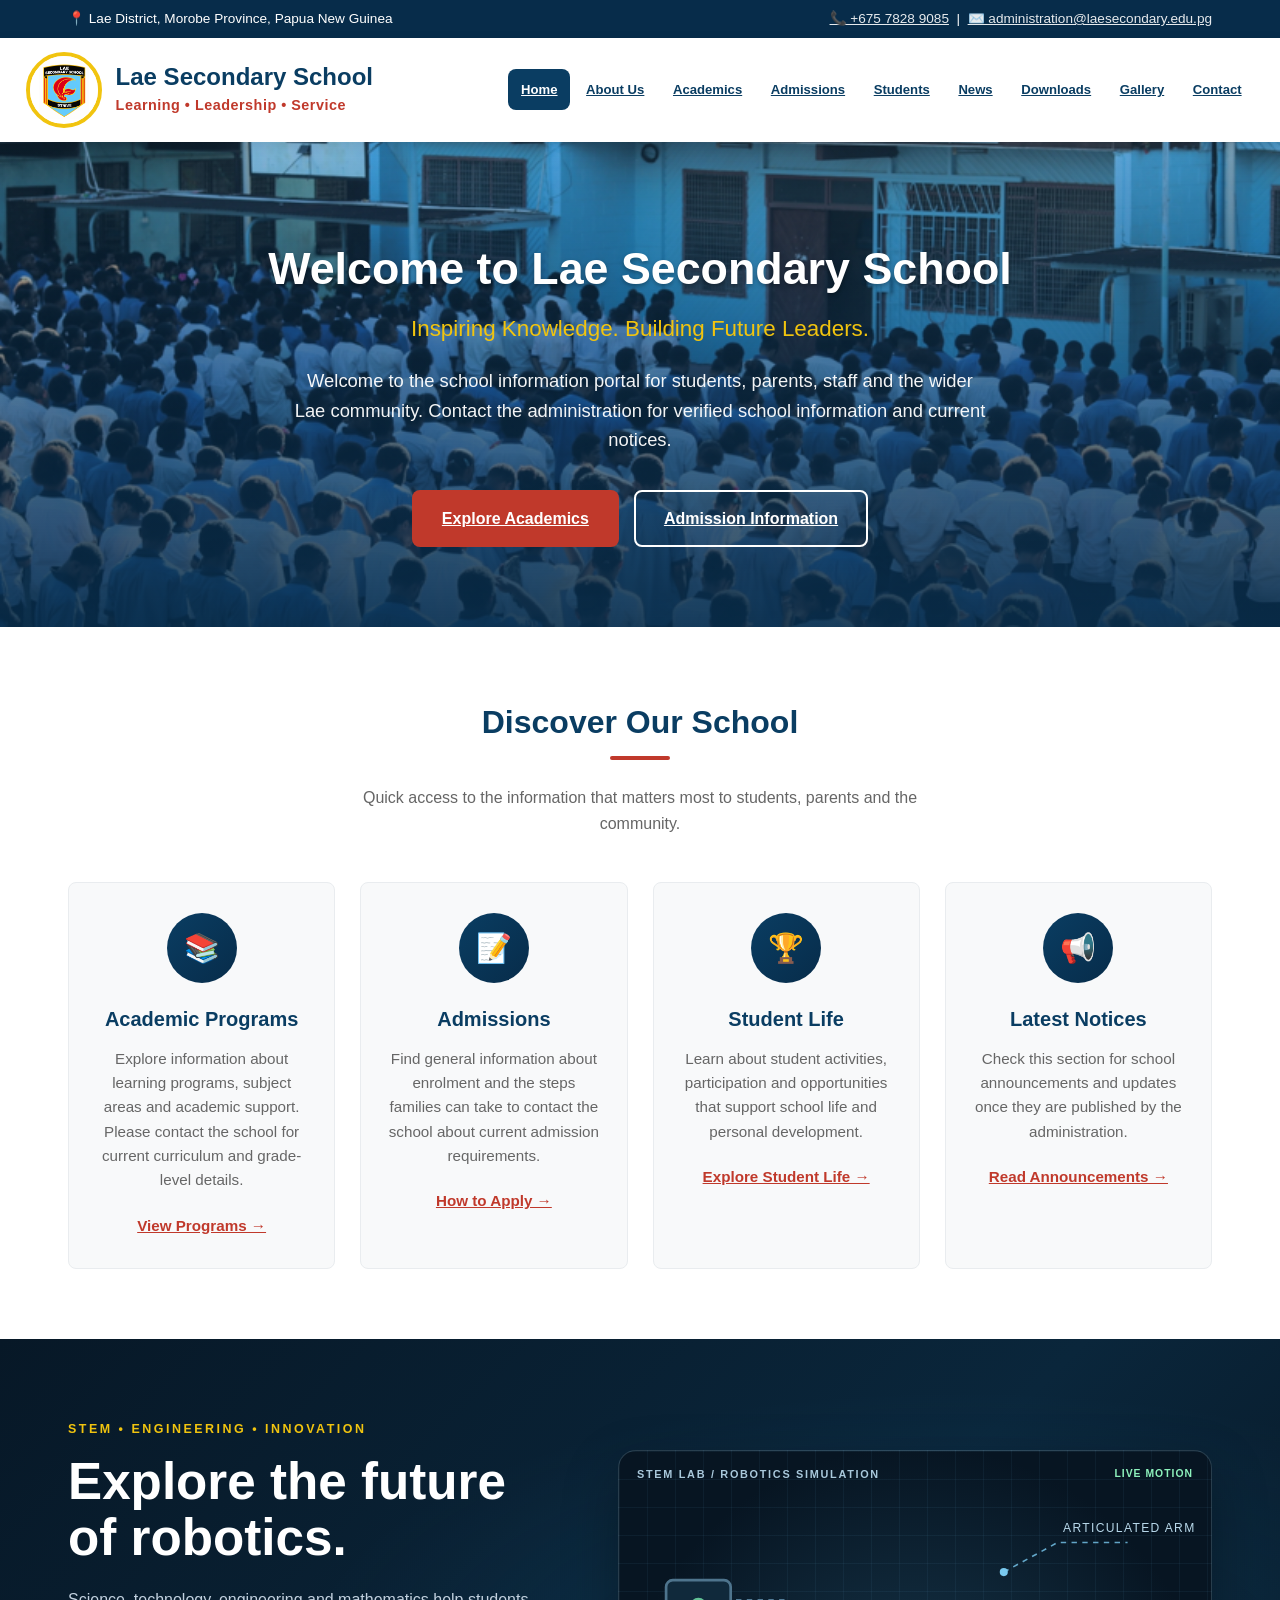
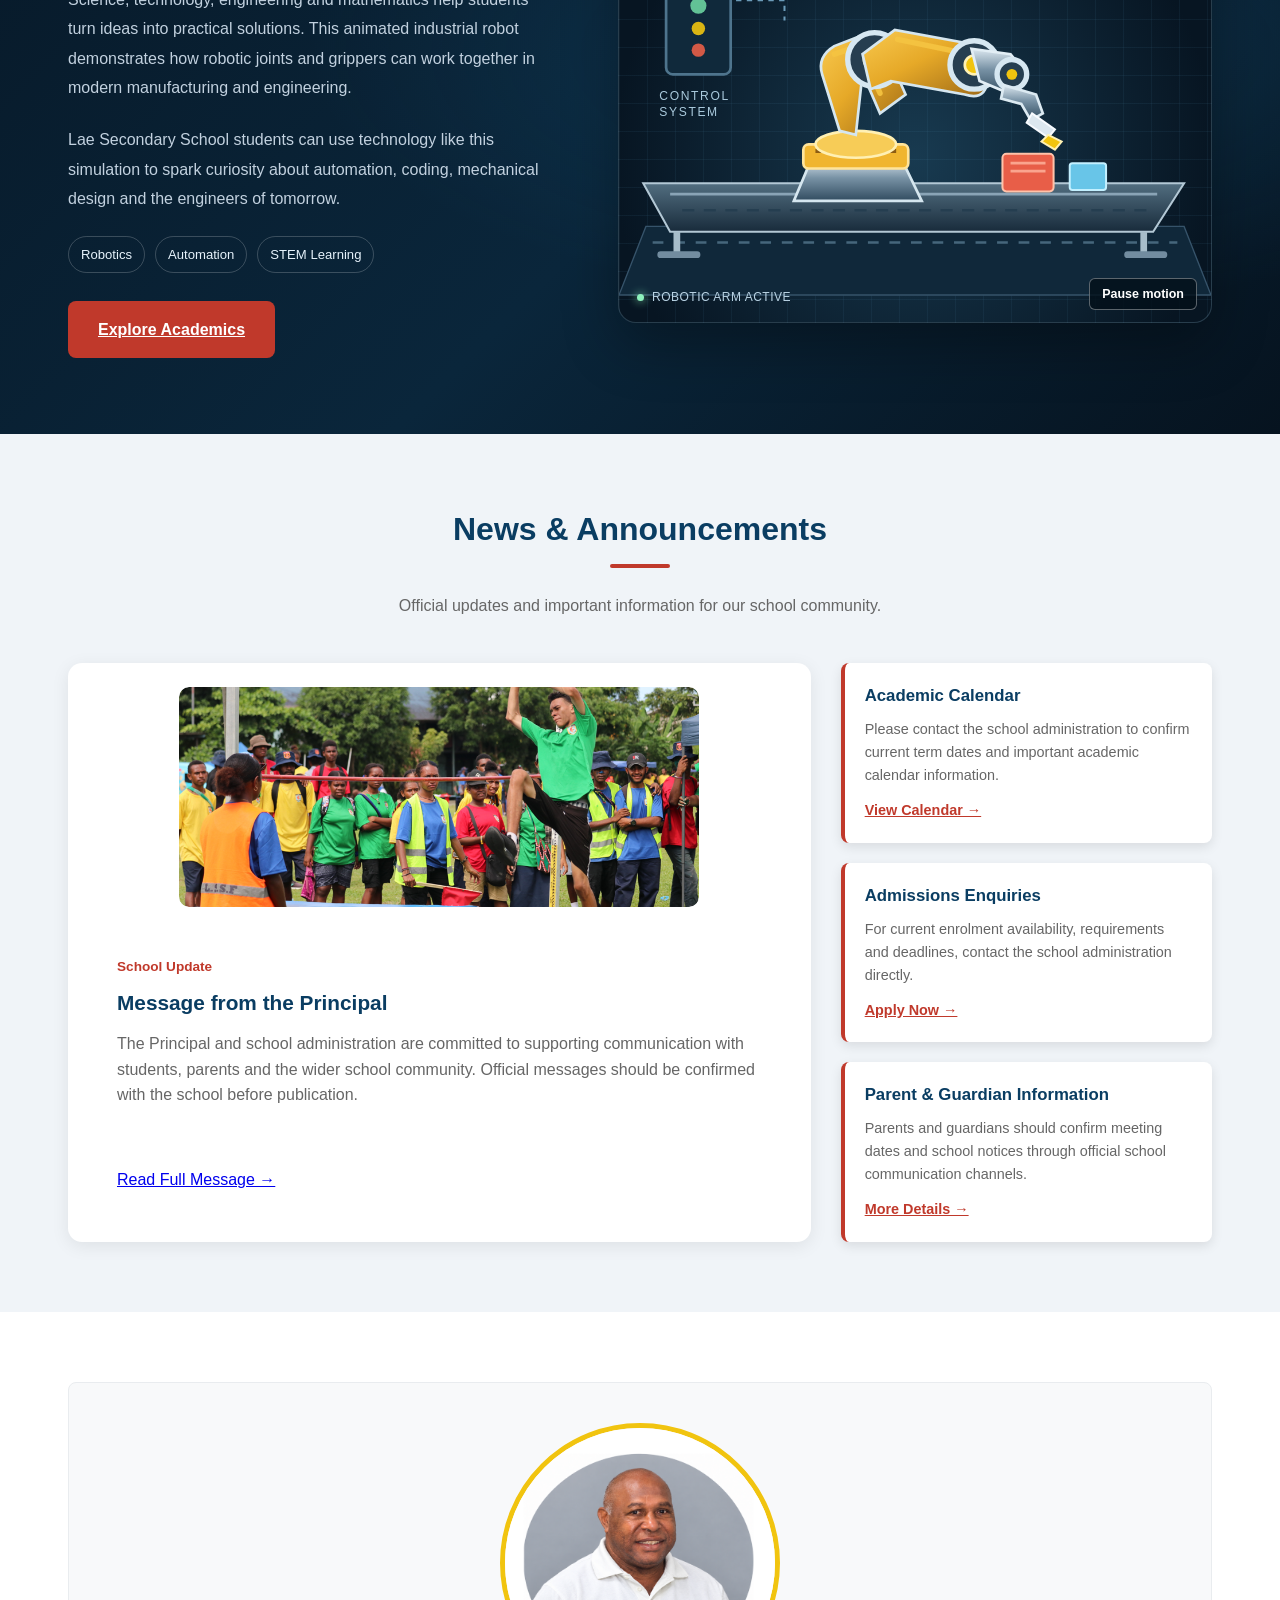
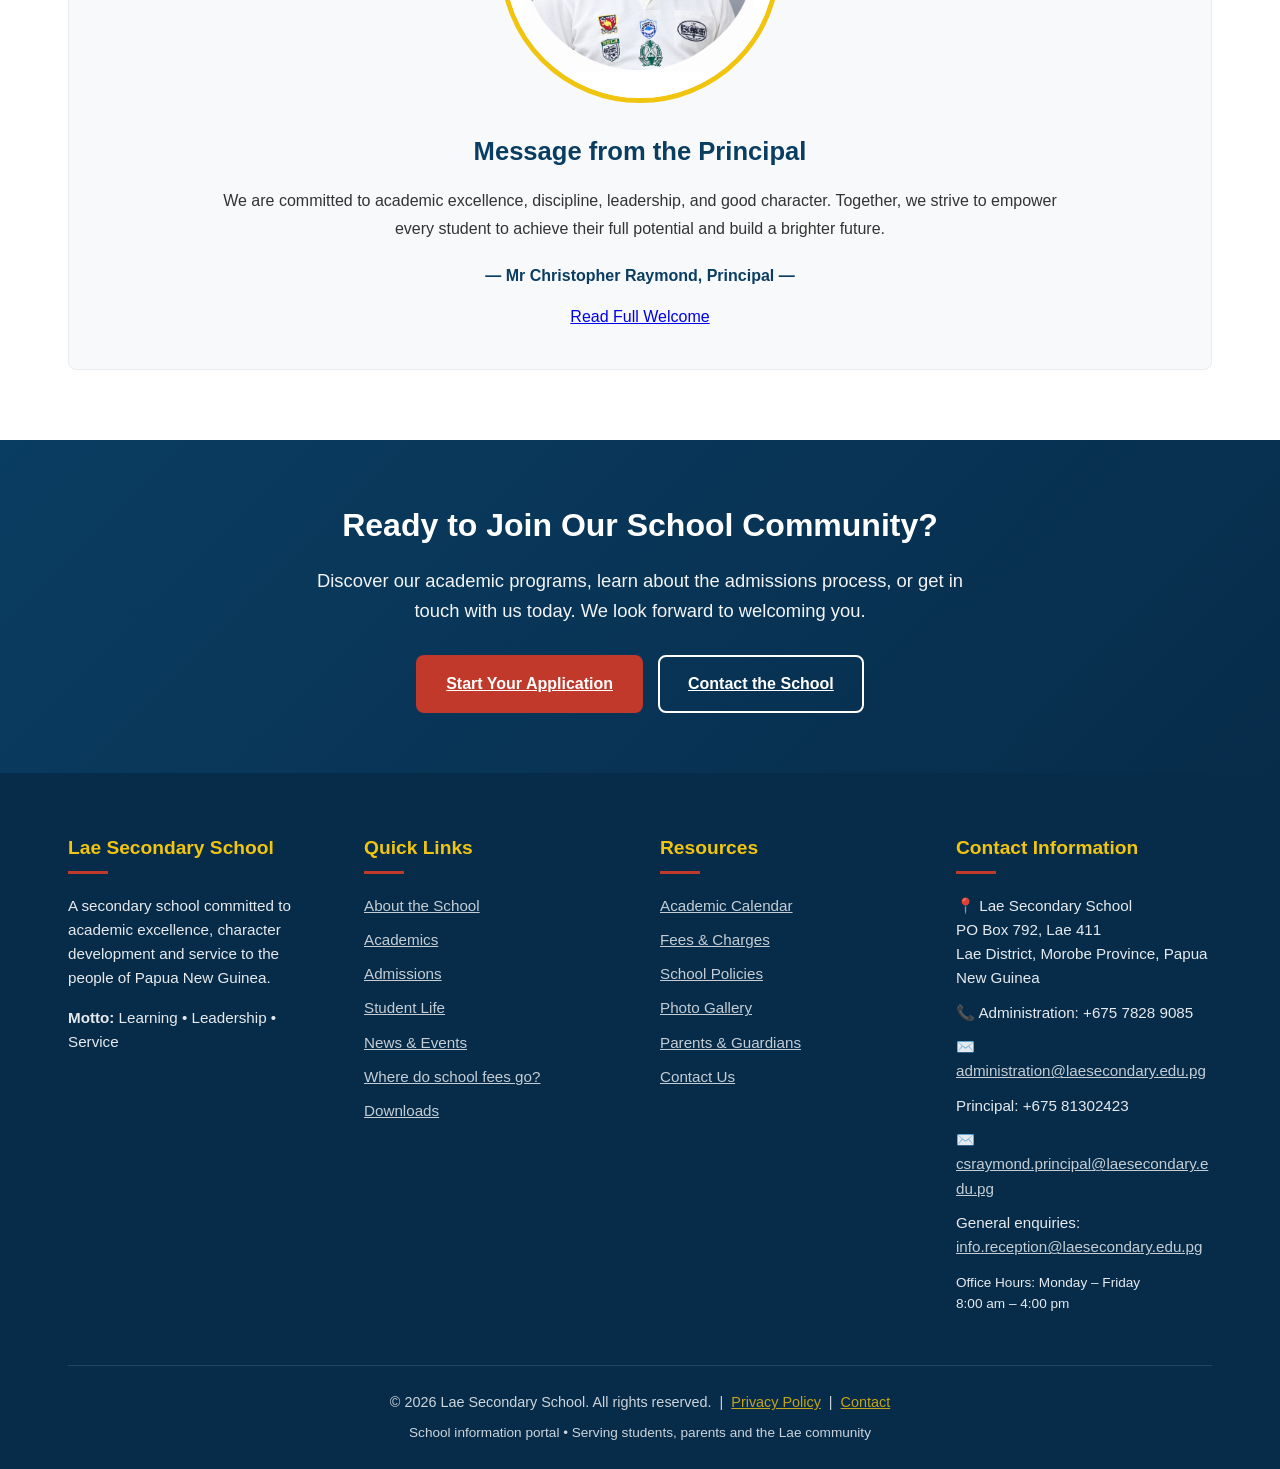
==== index.html @ c6ef0c5b "Update index.html" ====
<!DOCTYPE html>
<html lang="en">
<head>
    <meta charset="UTF-8">
    <meta name="viewport" content="width=device-width, initial-scale=1.0">
    <meta name="description" content="Lae Secondary School, located in Lae District, Morobe Province, Papua New Guinea.">
    <meta name="keywords" content="secondary school, Papua New Guinea, education, admissions, academics, PNG school">
    <meta name="author" content="Lae Secondary School">
       <!-- Make the page fit Android phones and tablets -->
    

    <!-- Browser compatibility -->
    <meta http-equiv="X-UA-Compatible" content="IE=edge">
    <title>Lae Secondary School | Learning • Leadership • Service</title>
    
    <!-- Favicon placeholder -->
    <link rel="icon" href="school-logo.png" type="image/x-icon">
    
    <style>
        /* ===== CSS RESET & BASE ===== */
        * {
            margin: 0;
            padding: 0;
            box-sizing: border-box;
        }

        :root {
            --primary: #0a3d62;       /* Deep navy blue */
            --primary-dark: #072c4a;
            --secondary: #c0392b;     /* Strong red accent */
            --accent: #f1c40f;        /* Gold */
            --light: #f8f9fa;
            --dark: #1a1a1a;
            --text: #333333;
            --text-light: #666666;
            --white: #ffffff;
            --shadow: 0 4px 12px rgba(0, 0, 0, 0.1);
            --radius: 8px;
            --transition: all 0.3s ease;
        }
        
        
        
/* Make sizing predictable */
* {
    box-sizing: border-box;
}

/* Ensure the website fits the screen */
body {
    margin: 0;
    font-family: Arial, sans-serif;
    line-height: 1.6;
    width: 100%;
}

/* Make images fit their containers */
img {
    max-width: 100%;
    height: auto;
}

/* Make the main content responsive */
.container {
    width: 100%;
    max-width: 1200px;
    margin: 0 auto;
    padding: 0 20px;
}

/* Android phones and smaller screens */
@media screen and (max-width: 768px) {
    .container {
        padding: 0 15px;
    }

    h1 {
        font-size: 1.6rem;
    }

    .content-grid {
        grid-template-columns: 1fr;
    }

    img {
        max-width: 100%;
        height: auto;
    }
}

        .container {
            width: 100%;
            max-width: 1500px;
            margin: 0 auto;
            padding: 0 100px;
        }

        /* ===== HEADER ===== */
        .top-bar {
            background-color: var(--primary-dark);
            color: var(--white);
            font-size: 0.85rem;
            padding: 8px 0;
        }

        .top-bar .container {
            display: flex;
            justify-content: space-between;
            align-items: center;
            flex-wrap: wrap;
            gap: 10px;
        }

        .top-bar a {
            color: var(--white);
            opacity: 0.9;
        }

        .top-bar a:hover {
            opacity: 1;
            color: var(--accent);
        }

        .header {
            background-color: var(--white);
            box-shadow: var(--shadow);
            position: sticky;
            top: 0;
            z-index: 1000;
        }

        .header-main {
            display: flex;
            justify-content: space-between;
            align-items: center;
            padding: 15px 0;
            gap: 20px;
        }

        .logo-area {
            display: flex;
            align-items: center;
            gap: 20px;
        }

        .logo-placeholder {
            width: 90px;
            height: 70px;
            background: linear-gradient(100deg, var(--primary), var(--primary-light));
            border-radius: 80%;
            display: flex;
            align-items: center;
            justify-content: center;
            color: var(--white);
            font-weight: bold;
            font-size: 1.0rem;
            border: 4px solid var(--accent);
            flex-shrink: 5;
        }

        .school-identity h1 {
            font-size: 1.5rem;
            color: var(--primary);
            line-height: 1.2;
            margin-bottom: 2px;
        }

        .school-identity .motto {
            font-size: 0.9rem;
            color: var(--secondary);
            font-weight: 600;
            letter-spacing: 0.5px;
        }

        /* ===== NAVIGATION ===== */
        .nav-toggle {
            display: none;
            background: none;
            border: none;
            font-size: 1.8rem;
            color: var(--primary);
            cursor: pointer;
        }

        .main-nav ul {
            display: flex;
            list-style: none;
            gap: 5px;
        }

        .main-nav > ul > li {
            position: relative;
        }

        .main-nav > ul > li > a {
            display: block;
            padding: 12px 16px;
            font-weight: 600;
            color: var(--primary);
            border-radius: var(--radius);
            font-size: 0.95rem;
        }

        .main-nav > ul > li > a:hover,
        .main-nav > ul > li > a.active {
            background-color: var(--primary);
            color: var(--white);
        }

        .main-nav .dropdown {
            position: absolute;
            top: 100%;
            left: 0;
            background: var(--white);
            min-width: 220px;
            box-shadow: var(--shadow);
            border-radius: var(--radius);
            opacity: 0;
            visibility: hidden;
            transform: translateY(10px);
            transition: var(--transition);
            z-index: 100;
        }

        .main-nav li:hover > .dropdown {
            opacity: 1;
            visibility: visible;
            transform: translateY(0);
        }

        .dropdown a {
            display: block;
            padding: 12px 18px;
            color: var(--text);
            border-bottom: 1px solid #eee;
            font-size: 0.9rem;
        }

        .dropdown a:hover {
            background-color: var(--light);
            color: var(--primary);
            padding-left: 24px;
        }

        /* ===== HERO SECTION ===== */
        .hero {
            background: linear-gradient(rgba(10, 61, 98, 0.25), rgba(7, 44, 74, 0.9)), 
                        url('home-hero.png') center/cover no-repeat;
            color: var(--white);
            padding: 100px 0 80px;
            text-align: center;
            position: relative;
            overflow: hidden; /* ensures safe area for children */
        }

        .hero-content {
            max-width: 850px;
            margin: 0 auto;
            position: relative;
            z-index: 2; /* so text & buttons are always above the fixed image */
        }

        .hero h2 {
            font-size: 2.8rem;
            margin-bottom: 15px;
            line-height: 1.2;
            text-shadow: 0 2px 4px rgba(0,0,0,0.3);
        }

        .hero .tagline {
            font-size: 1.4rem;
            margin-bottom: 20px;
            color: var(--accent);
            font-weight: 500;
        }
        .hero p {
            font-size: 1.15rem;
            margin-bottom: 35px;
            opacity: 0.95;
            max-width: 700px;
            margin-left: auto;
            margin-right: auto;
        }

        .hero-buttons {
            display: flex;
            gap: 15px;
            justify-content: center;
            flex-wrap: wrap;
        }

        .btn {
            display: inline-block;
            padding: 14px 28px;
            border-radius: var(--radius);
            font-weight: 600;
            font-size: 1rem;
            transition: var(--transition);
            border: 2px solid transparent;
        }

        .btn-primary {
            background-color: var(--secondary);
            color: var(--white);
        }

        .btn-primary:hover {
            background-color: #a93226;
            transform: translateY(-2px);
            box-shadow: 0 6px 15px rgba(192, 57, 43, 0.3);
        }

        .btn-outline {
            background-color: transparent;
            border-color: var(--white);
            color: var(--white);
        }

        .btn-outline:hover {
            background-color: var(--white);
            color: var(--primary);
        }

        /* ===== QUICK LINKS / FEATURE CARDS ===== */
        .features {
            padding: 70px 0;
            background-color: var(--white);
        }

        .section-title {
            text-align: center;
            margin-bottom: 45px;
        }

        .section-title h2 {
            font-size: 2rem;
            color: var(--primary);
            margin-bottom: 10px;
            position: relative;
            display: inline-block;
        }

        .section-title h2::after {
            content: '';
            display: block;
            width: 60px;
            height: 4px;
            background-color: var(--secondary);
            margin: 8px auto 0;
            border-radius: 2px;
        }

        .section-title p {
            color: var(--text-light);
            max-width: 600px;
            margin: 15px auto 0;
        }

        .features-grid {
            display: grid;
            grid-template-columns: repeat(auto-fit, minmax(260px, 1fr));
            gap: 25px;
        }

        .feature-card {
            background: var(--light);
            border-radius: var(--radius);
            padding: 30px 25px;
            text-align: center;
            transition: var(--transition);
            border: 1px solid #e9ecef;
            height: 100%;
        }

        .feature-card:hover {
            transform: translateY(-8px);
            box-shadow: var(--shadow);
            border-color: var(--primary);
        }

        .feature-icon {
            width: 70px;
            height: 70px;
            background: linear-gradient(135deg, var(--primary), var(--primary-dark));
            color: var(--white);
            border-radius: 50%;
            display: flex;
            align-items: center;
            justify-content: center;
            font-size: 1.8rem;
            margin: 0 auto 20px;
        }

        .feature-card h3 {
            font-size: 1.25rem;
            color: var(--primary);
            margin-bottom: 12px;
        }

        .feature-card p {
            color: var(--text-light);
            font-size: 0.95rem;
            margin-bottom: 20px;
        }

        .feature-card .btn-link {
            color: var(--secondary);
            font-weight: 600;
            font-size: 0.95rem;
        }

        .feature-card .btn-link:hover {
            color: var(--primary);
        }

        /* ===== LOGO ===== */  
        
        .logo-placeholder {
            width: 100px;
            height: 100px;
            display: flex;
            align-items: center;
            justify-content: center;
            flex-shrink: 0;
            overflow: hidden;
        }

        .school-logo {
            width: 100%;
            height: 100%;
            object-fit: contain;
            display: block;
        }

        
             /* ===== Principal ===== */  
        
        .principal-placeholder {
            width: 85px;
            height: 85px;
            display: flex;
            align-items: center;
            justify-content: center;
            flex-shrink: 0;
            overflow: hidden;
        }

        .principal-content {
            width: 110%;
            height: 110%;
            object-fit: contain;
            display: block;
        }   
        
        
        /* ===== ANNOUNCEMENTS ===== */
        .announcements {
            padding: 70px 0;
            background-color: #f0f4f8;
        }

        .announcements-grid {
            display: grid;
            grid-template-columns: 2fr 1fr;
            gap: 30px;
        }

        .news-card {
            background: var(--white);
            border-radius: var(--radius);
            overflow: hidden;
            display: flex;
            flex-direction: column;
        }

        .news-card img {
            height: 220px;
            object-fit: cover;
            width: 100%;
            background: linear-gradient(135deg, #ddd, #bbb);
        }

        .news-content {
            padding: 25px;
            flex-grow: 1;
            display: flex;
            flex-direction: column;
        }

        .news-date {
            font-size: 0.85rem;
            color: var(--secondary);
            font-weight: 600;
            margin-bottom: 8px;
        }

        .news-card h3 {
            font-size: 1.3rem;
            color: var(--primary);
            margin-bottom: 12px;
        }

        .news-card p {
            color: var(--text-light);
            margin-bottom: 20px;
            flex-grow: 1;
        }

        .sidebar-notices {
            display: flex;
            flex-direction: column;
            gap: 20px;
        }

        .notice-item {
            background: var(--white);
            padding: 20px;
            border-radius: var(--radius);
            box-shadow: var(--shadow);
            border-left: 4px solid var(--secondary);
        }

        .notice-item h4 {
            color: var(--primary);
            margin-bottom: 8px;
            font-size: 1.05rem;
        }

        .notice-item p {
            font-size: 0.9rem;
            color: var(--text-light);
            margin-bottom: 10px;
        }

        .notice-item a {
            color: var(--secondary);
            font-weight: 600;
            font-size: 0.9rem;
        }
        
        
        /* Center the student photograph */
.student-image-container {
    width: 100%;
    max-width: 520px;
    margin: 0 auto 24px;
    padding: 0;
    display: flex;
    justify-content: center;
    align-items: center;
    overflow: hidden;
    border-radius: 10px;
    background-color: #f2f4f7;
}

/* Rectangular student photograph */
.student-field-image {
    display: block;
    width: 100%;
    aspect-ratio: 16 / 9;
    height: auto;
    object-fit: cover;
    object-position: center;
    border-radius: 10px;
}

/* Keep the news card professional */
.news-card {
    padding: 24px;
    background: #ffffff;
    border-radius: 14px;
    box-shadow: 0 4px 18px rgba(0, 0, 0, 0.08);
}

/* Responsive image on mobile devices */
@media (max-width: 600px) {
    .student-image-container {
        max-width: 100%;
        margin-bottom: 18px;
    }

    .student-field-image {
        aspect-ratio: 16 / 9;
    }

    .news-card {
        padding: 16px;
    }
}

        /* ===== PRINCIPAL MESSAGE TEASER ===== */
        .principal-teaser {
            padding: 70px 0;
            background-color: var(--white);
        }

        .principal-content {
            display: grid;
            grid-template-columns: 200px 1fr;
            gap: 40px;
            align-items: center;
            background: var(--light);
            padding: 40px;
            border-radius: var(--radius);
            border: 1px solid #e9ecef;
        }

        .principal-photo {
            width: 180px;
            height: 180px;
            border-radius: 50%;
            background: linear-gradient(135deg, var(--primary), var(--primary-dark));
            display: flex;
            align-items: center;
            justify-content: center;
            color: var(--white);
            font-size: 3rem;
            border: 5px solid var(--accent);
            margin: 0 auto;
        }

        .principal-text h2 {
            color: var(--primary);
            margin-bottom: 15px;
            font-size: 1.6rem;
        }

        .principal-text p {
            color: var(--text);
            margin-bottom: 20px;
            font-style: italic;
        }

        .principal-text .signature {
            font-weight: 600;
            color: var(--primary);
            margin-top: 10px;
        }

        /* Principal message: centered portrait and message */
        .principal-teaser .principal-content {
            display: flex;
            flex-direction: column;
            align-items: center;
            text-align: center;
            gap: 28px;
        }

        .principal-teaser .principal-placeholder {
            width: 280px;
            height: 280px;
            max-width: 80vw;
            max-height: 80vw;
            border-radius: 50%;
            border: 5px solid var(--accent);
            overflow: hidden;
            margin: 0 auto;
            flex-shrink: 0;
            background: #e9eef3;
        }

        .principal-teaser .principal-placeholder .school-principal {
            display: block;
            width: 100%;
            height: 100%;
            object-fit: cover;
            object-position: center;
        }

        .principal-teaser .principal-text {
            width: 100%;
            max-width: 850px;
        }

        /* ===== CTA SECTION ===== */
        .cta {
            background: linear-gradient(135deg, var(--primary), var(--primary-dark));
            color: var(--white);
            padding: 60px 0;
            text-align: center;
        }

        .cta h2 {
            font-size: 2rem;
            margin-bottom: 15px;
        }

        .cta p {
            font-size: 1.15rem;
            margin-bottom: 30px;
            opacity: 0.95;
            max-width: 650px;
            margin-left: auto;
            margin-right: auto;
        }

        /* ===== FOOTER ===== */
        .footer {
            background-color: var(--primary-dark);
            color: var(--white);
            padding: 60px 0 25px;
        }

        .footer-grid {
            display: grid;
            grid-template-columns: repeat(auto-fit, minmax(220px, 1fr));
            gap: 40px;
            margin-bottom: 40px;
        }

        .footer-col h3 {
            font-size: 1.2rem;
            margin-bottom: 20px;
            color: var(--accent);
            position: relative;
            padding-bottom: 10px;
        }

        .footer-col h3::after {
            content: '';
            position: absolute;
            left: 0;
            bottom: 0;
            width: 40px;
            height: 3px;
            background-color: var(--secondary);
        }

        .footer-col p, .footer-col li {
            font-size: 0.95rem;
            opacity: 0.9;
            margin-bottom: 10px;
        }

        .footer-col ul {
            list-style: none;
        }

        .footer-col a {
            color: var(--white);
            opacity: 0.85;
        }

        .footer-col a:hover {
            opacity: 1;
            color: var(--accent);
            padding-left: 5px;
        }

        .footer-bottom {
            border-top: 1px solid rgba(255,255,255,0.15);
            padding-top: 25px;
            text-align: center;
            font-size: 0.9rem;
            opacity: 0.8;
        }

        .footer-bottom a {
            color: var(--accent);
        }

        /* ===== RESPONSIVE ===== */
        @media (max-width: 992px) {
            .announcements-grid {
                grid-template-columns: 1fr;
            }

            .principal-content {
                grid-template-columns: 1fr;
                text-align: center;
            }

            .principal-photo {
                margin-bottom: 20px;
            }
        }

        @media (max-width: 768px) {
            .nav-toggle {
                display: block;
            }

            .main-nav {
                display: none;
                width: 100%;
                position: absolute;
                top: 100%;
                left: 0;
                background: var(--white);
                padding: 15px;
            }

            .main-nav.active {
                display: block;
            }

            .main-nav ul {
                flex-direction: column;
                gap: 0;
            }

            .main-nav > ul > li > a {
                padding: 14px 15px;
                border-bottom: 1px solid #eee;
            }

            .main-nav .dropdown {
                position: static;
                opacity: 1;
                visibility: visible;
                transform: none;
                box-shadow: none;
                display: none;
                background: #f8f9fa;
            }

            .main-nav li.open > .dropdown {
                display: block;
            }

            .header-main {
                flex-wrap: wrap;
            }

            .hero h2 {
                font-size: 2rem;
            }

            .hero .tagline {
                font-size: 1.15rem;
            }

            .school-identity h1 {
                font-size: 1.2rem;
            }
        }

        @media (max-width: 480px) {
            .hero {
                padding: 70px 0 50px;
            }

            .hero h2 {
                font-size: 1.7rem;
            }

            .btn {
                width: 100%;
                text-align: center;
            }

            .logo-placeholder {
                width: 55px;
                height: 55px;
                font-size: 1.1rem;
            }
        }


        /* ===== RESPONSIVE LAYOUT REFINEMENTS ===== */

        .container {
            width: min(100%, 1200px);
            max-width: 1200px;
            padding-left: clamp(14px, 3vw, 28px);
            padding-right: clamp(14px, 3vw, 28px);
        }
        .header-main {
            width: min(100%, 1500px);
            margin: 0 auto;
            padding: 14px clamp(14px, 2vw, 28px);
            flex-wrap: wrap;
            align-items: center;
            position: relative;
        }
        .logo-area {
            min-width: 0;
            flex: 0 1 auto;
            gap: 14px;
        }
        .logo-placeholder {
            width: 76px;
            height: 76px;
            border-radius: 50%;
            flex: 0 0 76px;
        }
        .school-logo {
            width: 100%;
            height: 100%;
            object-fit: contain;
        }
        .school-identity {
            min-width: 0;
        }
        .school-identity h1 {
            font-size: clamp(1.15rem, 2vw, 1.5rem);
            overflow-wrap: normal;
        }
        .main-nav {
            min-width: 0;
            max-width: 100%;
        }
        .main-nav > ul {
            display: flex;
            flex-wrap: wrap;
            justify-content: flex-end;
            align-items: center;
            gap: 3px;
        }
        .main-nav > ul > li > a {
            padding: 10px clamp(8px, 1vw, 13px);
            font-size: clamp(.82rem, .95vw, .95rem);
            white-space: normal;
            text-align: center;
        }
        .main-nav .dropdown {
            min-width: 210px;
            max-width: min(280px, 90vw);
        }
        .dropdown a {
            overflow-wrap: break-word;
        }
        .hero h2 {
            font-size: clamp(1.75rem, 4vw, 2.8rem);
        }
        .hero .tagline {
            font-size: clamp(1.05rem, 2.2vw, 1.4rem);
        }
        .announcements-grid {
            min-width: 0;
            grid-template-columns: minmax(0, 2fr) minmax(260px, 1fr);
        }
        .news-card, .sidebar-notices, .feature-card, .notice-item,
        .principal-content, .footer-col {
            min-width: 0;
        }
        .principal-teaser .principal-content {
            width: 100%;
            height: auto;
            padding: clamp(22px, 4vw, 40px);
        }
        .principal-teaser .principal-placeholder {
            width: clamp(170px, 24vw, 280px);
            height: clamp(170px, 24vw, 280px);
            max-width: 80vw;
            max-height: 80vw;
        }
        .principal-teaser .principal-text p {
            font-style: normal;
            line-height: 1.75;
        }
        .footer-grid {
            grid-template-columns: repeat(auto-fit, minmax(min(100%, 230px), 1fr));
            gap: clamp(24px, 4vw, 40px);
        }
        .footer a, .top-bar a {
            overflow-wrap: anywhere;
        }
        @media (max-width: 1100px) {
            .header-main {
                justify-content: space-between;
            }
            .main-nav {
                flex: 1 0 100%;
                width: 100%;
            }
            .main-nav > ul {
                justify-content: center;
            }
            .announcements-grid {
                grid-template-columns: minmax(0, 1fr);
            }
        }
        @media (max-width: 768px) {
            .top-bar .container {
                justify-content: center;
                text-align: center;
            }
            .header-main {
                flex-wrap: wrap;
                gap: 10px;
            }
            .logo-area {
                flex: 1 1 auto;
                max-width: calc(100% - 54px);
            }
            .logo-placeholder {
                width: 58px;
                height: 58px;
                flex-basis: 58px;
            }
            .school-identity h1 {
                font-size: clamp(1rem, 4vw, 1.25rem);
            }
            .school-identity .motto {
                font-size: .78rem;
                letter-spacing: .2px;
            }
            .nav-toggle {
                display: inline-flex;
                align-items: center;
                justify-content: center;
                min-width: 44px;
                min-height: 44px;
                padding: 6px 10px;
                border: 1px solid #d8e0e8;
                border-radius: 8px;
                background: #fff;
                flex: 0 0 auto;
            }
            .main-nav {
                display: none;
                position: static;
                flex: 1 0 100%;
                width: 100%;
                max-width: 100%;
                padding: 8px 0 0;
                box-shadow: none;
                background: transparent;
            }
            .main-nav.active {
                display: block;
            }
            .main-nav > ul {
                display: flex;
                flex-direction: column;
                align-items: stretch;
                gap: 3px;
                width: 100%;
            }
            .main-nav > ul > li {
                width: 100%;
            }
            .main-nav > ul > li > a {
                width: 100%;
                text-align: left;
                padding: 12px 14px;
                font-size: .96rem;
                border-radius: 6px;
            }
            .main-nav .dropdown {
                position: static;
                display: none;
                width: 100%;
                min-width: 0;
                max-width: 100%;
                opacity: 1;
                visibility: visible;
                transform: none;
                box-shadow: none;
                border-radius: 6px;
                margin: 2px 0 8px;
                padding-left: 12px;
                overflow: visible;
            }
            .main-nav li.open > .dropdown {
                display: block;
            }
            .dropdown a {
                padding: 10px 14px;
                white-space: normal;
            }
            .hero {
                padding: 64px 0 52px;
            }
            .hero p {
                font-size: 1rem;
            }
            .features, .announcements, .principal-teaser {
                padding: 48px 0;
            }
            .features-grid {
                grid-template-columns: repeat(auto-fit, minmax(min(100%, 230px), 1fr));
            }
            .principal-teaser .principal-content {
                gap: 22px;
            }
            .cta {
                padding: 46px 0;
            }
            .footer {
                padding: 44px 0 22px;
            }
        }
        @media (max-width: 480px) {
            .container {
                padding-left: 14px;
                padding-right: 14px;
            }
            .top-bar {
                font-size: .78rem;
            }
            .top-bar .container > div {
                max-width: 100%;
            }
            .school-identity h1 {
                font-size: 1rem;
            }
            .school-identity .motto {
                font-size: .72rem;
            }
            .hero h2 {
                font-size: 1.75rem;
            }
            .hero-buttons {
                flex-direction: column;
                align-items: stretch;
            }
            .hero-buttons .btn {
                width: 100%;
                text-align: center;
            }
            .section-title h2, .cta h2 {
                font-size: 1.65rem;
            }
            .news-content {
                padding: 20px;
            }
            .principal-teaser .principal-content {
                padding: 20px 16px;
            }
            .principal-teaser .principal-placeholder {
                width: min(220px, 68vw);
                height: min(220px, 68vw);
            }
            .footer-grid {
                grid-template-columns: 1fr;
            }
        }
        @media (prefers-reduced-motion: reduce) {
            *, *::before, *::after {
                scroll-behavior: auto !important;
                transition-duration: .01ms !important;
                animation-duration: .01ms !important;
                animation-iteration-count: 1 !important;
            }
        }


/* ===== STEM & ROBOTICS SHOWCASE ===== */
.robotics-section {
    padding: 76px 0;
    color: #f4f8fc;
    background:
        radial-gradient(ellipse at 75% 45%, rgba(30,105,150,.24), transparent 48%),
        linear-gradient(135deg, #071827 0%, #0a263b 55%, #06131f 100%);
    overflow: hidden;
}
.robotics-layout {
    display: grid;
    grid-template-columns: minmax(0, .9fr) minmax(0, 1.1fr);
    gap: clamp(28px, 5vw, 64px);
    align-items: center;
}
.robotics-copy .eyebrow {
    display: inline-block;
    margin-bottom: 14px;
    color: #f1c40f;
    font-size: .78rem;
    font-weight: 800;
    letter-spacing: 2.5px;
    text-transform: uppercase;
}
.robotics-copy h2 {
    margin-bottom: 18px;
    color: #fff;
    font-size: clamp(2rem, 4vw, 3.25rem);
    line-height: 1.1;
}
.robotics-copy p {
    max-width: 560px;
    color: #c2d1df;
    line-height: 1.85;
    margin-bottom: 22px;
}
.robotics-points {
    display: flex;
    flex-wrap: wrap;
    gap: 10px;
    margin: 22px 0 28px;
}
.robotics-points span {
    border: 1px solid rgba(255,255,255,.2);
    border-radius: 999px;
    padding: 7px 12px;
    color: #e7f3fc;
    font-size: .82rem;
}
.robotics-lab {
    position: relative;
    min-width: 0;
    min-height: 370px;
    border: 1px solid rgba(170,218,245,.2);
    border-radius: 18px;
    overflow: hidden;
    background:
      linear-gradient(rgba(96,165,205,.075) 1px, transparent 1px),
      linear-gradient(90deg, rgba(96,165,205,.075) 1px, transparent 1px),
      radial-gradient(ellipse at 50% 65%, #183a50, #071522 72%);
    background-size: 28px 28px, 28px 28px, auto;
    box-shadow: 0 22px 55px rgba(0,0,0,.3);
}
.robotics-lab::before {
    content: "STEM LAB  /  ROBOTICS SIMULATION";
    position: absolute;
    z-index: 4;
    top: 16px;
    left: 18px;
    color: #a9c9dc;
    font: 700 .68rem/1.4 Arial, sans-serif;
    letter-spacing: 1.7px;
}
.robotics-lab::after {
    content: "LIVE MOTION";
    position: absolute;
    z-index: 4;
    right: 18px;
    top: 16px;
    color: #8df2bd;
    font: 700 .65rem/1.4 Arial, sans-serif;
    letter-spacing: 1px;
}
.robotics-svg {
    display: block;
    width: 100%;
    height: auto;
    min-height: 350px;
    position: relative;
    z-index: 2;
}
.robot-base { fill: url(#robotMetal); stroke: #d5e6ef; stroke-width: 2; }
.robot-joint { fill: #263e50; stroke: #d6e7f1; stroke-width: 4; }
.robot-highlight { fill: none; stroke: #f5c542; stroke-width: 4; stroke-linecap: round; opacity: .9; }
.robot-arm-1, .robot-arm-2, .robot-wrist, .robot-gripper {
    transform-box: view-box;
}
.robot-arm-1 {
    transform-origin: 190px 264px;
    animation: robotShoulder 5s ease-in-out infinite alternate;
}
.robot-arm-2 {
    transform-origin: 190px 155px;
    animation: robotElbow 5s ease-in-out infinite alternate;
}
.robot-wrist {
    transform-origin: 292px 159px;
    animation: robotWrist 5s ease-in-out infinite alternate;
}
.robot-gripper {
    transform-origin: 310px 184px;
    animation: robotGrip 5s ease-in-out infinite alternate;
}
@keyframes robotShoulder {
    0%, 10% { transform: rotate(-12deg); }
    48%, 72% { transform: rotate(17deg); }
    100% { transform: rotate(-4deg); }
}
@keyframes robotElbow {
    0%, 10% { transform: rotate(18deg); }
    48%, 72% { transform: rotate(-27deg); }
    100% { transform: rotate(8deg); }
}
@keyframes robotWrist {
    0%, 10% { transform: rotate(-12deg); }
    48%, 72% { transform: rotate(22deg); }
    100% { transform: rotate(-6deg); }
}
@keyframes robotGrip {
    0%, 20%, 100% { transform: rotate(0deg); }
    35%, 70% { transform: rotate(-9deg); }
}
.robot-status {
    position: absolute;
    z-index: 5;
    bottom: 15px;
    left: 18px;
    display: flex;
    align-items: center;
    gap: 8px;
    color: #b9d3e4;
    font-size: .75rem;
    letter-spacing: .5px;
}
.robot-status-dot {
    width: 7px; height: 7px; border-radius: 50%;
    background: #8df2bd; box-shadow: 0 0 10px #8df2bd;
}
.robotics-controls {
    position: absolute;
    z-index: 5;
    bottom: 12px;
    right: 14px;
}
.robotics-controls button {
    border: 1px solid rgba(255,255,255,.35);
    color: #fff;
    background: rgba(3,15,25,.8);
    padding: 8px 12px;
    border-radius: 6px;
    cursor: pointer;
    font-weight: 700;
    font-size: .78rem;
}
.robotics-controls button:hover { background: #0a3d62; }
.robotics-lab.paused .robot-arm-1,
.robotics-lab.paused .robot-arm-2,
.robotics-lab.paused .robot-wrist,
.robotics-lab.paused .robot-gripper {
    animation-play-state: paused;
}
@media (max-width: 800px) {
    .robotics-section { padding: 54px 0; }
    .robotics-layout { grid-template-columns: 1fr; }
    .robotics-lab { min-height: 280px; }
    .robotics-svg { min-height: 290px; }
}
@media (prefers-reduced-motion: reduce) {
    .robot-arm-1, .robot-arm-2, .robot-wrist, .robot-gripper {
        animation: none !important;
    }
}

    </style>
</head>
<body>

    <!-- TOP BAR -->
    <div class="top-bar">
        <div class="container">
            <div>
                <span>📍 Lae District, Morobe Province, Papua New Guinea</span>
            </div>
            <div>
                <a href="tel:+67578289085">📞 +675 7828 9085</a> &nbsp;|&nbsp;
                <a href="mailto:administration@laesecondary.edu.pg">✉️ administration@laesecondary.edu.pg</a>
            </div>
        </div>
    </div>

    <!-- HEADER -->
    <header class="header">
            <div class="header-main">
                <div class="logo-area">
                    <div class="logo-placeholder">
                        <img src="school-logo.png"
                             alt="Lae Secondary School Logo"
                             class="school-logo">
                    </div>

                    <div class="school-identity">
                        <h1>Lae Secondary School</h1>
                        <div class="motto">Learning • Leadership • Service</div>
                    </div>
                </div>

                <button class="nav-toggle" aria-label="Toggle navigation" onclick="toggleNav()">☰</button>

                <nav class="main-nav" id="mainNav">
                    <ul>
                        <li><a href="index.html" class="active">Home</a></li>
                        <li>
                            <a href="about.html">About Us</a>
                            <div class="dropdown">
                                <a href="about.html">School Profile</a>
                                <a href="vision-mission.html">Vision & Mission</a>
                                <a href="leadership.html">Leadership</a>
                                <a href="policies.html">Policies & Rules</a>
                            </div>
                        </li>
                        <li>
                            <a href="academics.html">Academics</a>
                            <div class="dropdown">
                                <a href="academics.html">Programs Overview</a>
                                <a href="departments.html">Subject Departments</a>
                                <a href="academic-calendar.html">Academic Calendar</a>
                                <a href="timetable.html">Timetables</a>
                            </div>
                        </li>
                        <li>
                            <a href="admissions.html">Admissions</a>
                            <div class="dropdown">
                                <a href="admissions.html">How to Apply</a>
                                <a href="application.html">Application Form</a>
                                <a href="fees.html">Fees & Charges</a>
                            </div>
                        </li>
                        <li>
                            <a href="students.html">Students</a>
                            <div class="dropdown">
                                <a href="students.html">Student Life</a>
                                <a href="student-leadership.html">Student Leadership</a>
                                <a href="sports.html">Sports & Clubs</a>
                                <a href="boarding.html">Boarding</a>
                            </div>
                        </li>
                        <li><a href="news.html">News</a></li>
                        <li><a href="downloads.html">Downloads</a></li>
                        <li><a href="gallery.html">Gallery</a></li>
                        <li><a href="contact.html">Contact</a></li>
                    </ul>
                </nav>
            </div>
    </header>

    <!-- HERO SECTION -->
    <section class="hero">
        <div class="container">
            <div class="hero-content">
                <h2>Welcome to Lae Secondary School</h2>
                <div class="tagline">Inspiring Knowledge. Building Future Leaders.</div>
                <p>
                    Welcome to the school information portal for students, parents, staff and the wider Lae community. Contact the administration for verified school information and current notices.
                </p>
                <div class="hero-buttons">
                    <a href="academics.html" class="btn btn-primary">Explore Academics</a>
                    <a href="admissions.html" class="btn btn-outline">Admission Information</a>
                </div>
            </div>
        </div>
    </section>

    <!-- FEATURE CARDS -->
    <section class="features">
        <div class="container">
            <div class="section-title">
                <h2>Discover Our School</h2>
                <p>Quick access to the information that matters most to students, parents and the community.</p>
            </div>

            <div class="features-grid">
                <div class="feature-card">
                    <div class="feature-icon">📚</div>
                    <h3>Academic Programs</h3>
                    <p>Explore information about learning programs, subject areas and academic support. Please contact the school for current curriculum and grade-level details.</p>
                    <a href="academics.html" class="btn-link">View Programs →</a>
                </div>

                <div class="feature-card">
                    <div class="feature-icon">📝</div>
                    <h3>Admissions</h3>
                    <p>Find general information about enrolment and the steps families can take to contact the school about current admission requirements.</p>
                    <a href="admissions.html" class="btn-link">How to Apply →</a>
                </div>

                <div class="feature-card">
                    <div class="feature-icon">🏆</div>
                    <h3>Student Life</h3>
                    <p>Learn about student activities, participation and opportunities that support school life and personal development.</p>
                    <a href="students.html" class="btn-link">Explore Student Life →</a>
                </div>

                <div class="feature-card">
                    <div class="feature-icon">📢</div>
                    <h3>Latest Notices</h3>
                    <p>Check this section for school announcements and updates once they are published by the administration.</p>
                    <a href="news.html" class="btn-link">Read Announcements →</a>
                </div>
            </div>
        </div>
    </section>


    <!-- STEM & ROBOTICS SHOWCASE -->
    <section class="robotics-section" id="robotics">
        <div class="container">
            <div class="robotics-layout">
                <div class="robotics-copy">
                    <span class="eyebrow">STEM • ENGINEERING • INNOVATION</span>
                    <h2>Explore the future of robotics.</h2>
                    <p>
                        Science, technology, engineering and mathematics help students
                        turn ideas into practical solutions. This animated industrial
                        robot demonstrates how robotic joints and grippers can work
                        together in modern manufacturing and engineering.
                    </p>
                    <p>
                        Lae Secondary School students can use technology like this
                        simulation to spark curiosity about automation, coding,
                        mechanical design and the engineers of tomorrow.
                    </p>
                    <div class="robotics-points">
                        <span>Robotics</span>
                        <span>Automation</span>
                        <span>STEM Learning</span>
                    </div>
                    <a href="academics.html" class="btn btn-primary">Explore Academics</a>
                </div>

                <div class="robotics-lab" id="roboticsLab">
                    <svg class="robotics-svg" viewBox="0 0 440 350" role="img"
                         aria-label="Animated industrial robotic arm moving above a conveyor belt">
                        <defs>
                            <linearGradient id="robotMetal" x1="0" y1="0" x2="1" y2="1">
                                <stop offset="0" stop-color="#f8c94f"/>
                                <stop offset=".45" stop-color="#e6a928"/>
                                <stop offset="1" stop-color="#9c6816"/>
                            </linearGradient>
                            <linearGradient id="robotSteel" x1="0" y1="0" x2="0" y2="1">
                                <stop offset="0" stop-color="#dce8f0"/>
                                <stop offset=".45" stop-color="#7892a5"/>
                                <stop offset="1" stop-color="#314c60"/>
                            </linearGradient>
                            <linearGradient id="belt" x1="0" y1="0" x2="0" y2="1">
                                <stop offset="0" stop-color="#526e80"/>
                                <stop offset="1" stop-color="#182b3b"/>
                            </linearGradient>
                            <filter id="robotShadow" x="-50%" y="-50%" width="200%" height="200%">
                                <feGaussianBlur stdDeviation="4"/>
                            </filter>
                        </defs>

                        <!-- Back wall and floor -->
                        <ellipse cx="220" cy="296" rx="190" ry="20" fill="#020a11" opacity=".6"/>
                        <path d="M20 279 L420 279 L440 330 L0 330 Z" fill="#10283a" stroke="#36536a"/>
                        <path d="M25 291 L415 291" stroke="#5d8198" stroke-width="2" stroke-dasharray="8 8" opacity=".7"/>

                        <!-- Conveyor -->
                        <g>
                            <path d="M18 247 L420 247 L397 283 L38 283 Z" fill="url(#belt)" stroke="#b3c8d5" stroke-width="1.5"/>
                            <path d="M38 255 L400 255" stroke="#8aa4b6" stroke-width="2"/>
                            <path d="M47 267 L393 267" stroke="#253e50" stroke-width="2" stroke-dasharray="9 7"/>
                            <path d="M43 283 L43 300 M390 283 L390 300" stroke="#a7bdca" stroke-width="5"/>
                            <path d="M31 300 L58 300 M378 300 L405 300" stroke="#728c9f" stroke-width="5" stroke-linecap="round"/>
                        </g>

                        <!-- Product moving on the conveyor -->
                        <g>
                            <rect x="285" y="225" width="38" height="28" rx="3" fill="#e85e48" stroke="#ffc2a9" stroke-width="1.5"/>
                            <path d="M291 232 L317 232 M291 238 L317 238" stroke="#ffb6a0" stroke-width="2" opacity=".8"/>
                            <rect x="335" y="232" width="27" height="20" rx="2" fill="#68c5e8" stroke="#c3f0ff" stroke-width="1.5"/>
                        </g>

                        <!-- Robot pedestal -->
                        <g>
                            <path d="M130 260 L143 229 L210 229 L225 260 Z" fill="url(#robotSteel)" stroke="#d5e6ef" stroke-width="2"/>
                            <rect x="137" y="218" width="78" height="18" rx="4" fill="#f0b52f" stroke="#ffe49a" stroke-width="2"/>
                            <path d="M146 223 L206 223" stroke="#8c5c12" stroke-width="3"/>
                            <ellipse cx="176" cy="218" rx="30" ry="10" fill="#f7cc57" stroke="#fff0b3" stroke-width="2"/>
                        </g>

                        <!-- First robotic link: shoulder pivots above pedestal -->
                        <g class="robot-arm-1">
                            <path d="M164 208 L151 166 Q147 153 160 145 L178 138 Q191 134 198 147 L213 181 L194 195 L181 165 L176 211 Z"
                                  class="robot-base"/>
                            <path d="M160 151 L178 145 L194 180" class="robot-highlight"/>
                            <circle cx="190" cy="155" r="20" class="robot-joint"/>
                            <circle cx="190" cy="155" r="8" fill="#f1c40f" stroke="#fff1b3" stroke-width="2"/>

                            <!-- Upper arm link, articulated at elbow -->
                            <g class="robot-arm-2">
                                <path d="M181 151 L205 133 L265 144 Q279 148 278 162 L273 175 Q270 185 257 181 L202 171 L187 177 Z"
                                      class="robot-base"/>
                                <path d="M207 140 L260 151" class="robot-highlight"/>
                                <circle cx="264" cy="159" r="18" class="robot-joint"/>
                                <circle cx="264" cy="159" r="7" fill="#f1c40f" stroke="#fff1b3" stroke-width="2"/>

                                <!-- Wrist link -->
                                <g class="robot-wrist">
                                    <path d="M262 147 L291 151 L303 166 L292 181 L268 171 Z"
                                          fill="url(#robotSteel)" stroke="#e2eef5" stroke-width="2"/>
                                    <circle cx="292" cy="166" r="11" class="robot-joint"/>
                                    <circle cx="292" cy="166" r="4" fill="#f1c40f"/>

                                    <!-- End effector / gripper -->
                                    <g class="robot-gripper">
                                        <path d="M286 174 L310 181 L315 195 L306 200 L299 188 L284 184 Z"
                                              fill="url(#robotSteel)" stroke="#dceaf2" stroke-width="2"/>
                                        <path d="M307 195 L324 207 L319 213 L303 202 Z"
                                              fill="#dce7ef" stroke="#f8fbff" stroke-width="1.5"/>
                                        <path d="M319 211 L329 216 L324 222 L314 216 Z"
                                              fill="#f1c40f" stroke="#fff1b3" stroke-width="1.5"/>
                                    </g>
                                </g>
                            </g>
                        </g>

                        <!-- Safety light and status marks -->
                        <g>
                            <rect x="35" y="96" width="48" height="70" rx="5" fill="#10293b" stroke="#4e748d" stroke-width="2"/>
                            <circle cx="59" cy="115" r="6" fill="#79edb0">
                                <animate attributeName="opacity" values="1;.35;1" dur="1.5s" repeatCount="indefinite"/>
                            </circle>
                            <circle cx="59" cy="132" r="5" fill="#f1c40f" opacity=".9"/>
                            <circle cx="59" cy="148" r="5" fill="#e85e48" opacity=".9"/>
                            <path d="M87 111 L123 111 L123 126" fill="none" stroke="#6b9bb9" stroke-width="1.5" stroke-dasharray="4 4"/>
                            <text x="30" y="185" fill="#a9c9dc" font-size="9" letter-spacing="1.2">CONTROL</text>
                            <text x="30" y="197" fill="#a9c9dc" font-size="9" letter-spacing="1.2">SYSTEM</text>
                        </g>

                        <!-- Small technical annotation -->
                        <path d="M286 90 L326 68 L378 68" fill="none" stroke="#79c9ef" stroke-width="1.2" stroke-dasharray="4 4" opacity=".8"/>
                        <circle cx="286" cy="90" r="3" fill="#79c9ef"/>
                        <text x="330" y="60" fill="#b9d9eb" font-size="9" letter-spacing="1">ARTICULATED ARM</text>
                    </svg>
                    <div class="robot-status"><span class="robot-status-dot"></span><span id="robotStatusText">ROBOTIC ARM ACTIVE</span></div>
                    <div class="robotics-controls">
                        <button type="button" id="robotPause" aria-pressed="false">Pause motion</button>
                    </div>
                </div>
            </div>
        </div>
    </section>

<!-- NEWS & ANNOUNCEMENTS SECTION -->
<section class="announcements">
    <div class="container">

        <div class="section-title">
            <h2>News & Announcements</h2>
            <p>
                Official updates and important information
                for our school community.
            </p>
        </div>

        <div class="announcements-grid">

            <!-- PRINCIPAL'S NEWS CARD -->
            <article class="news-card">

                <!-- CENTERED RECTANGULAR STUDENT IMAGE -->
                <div class="student-image-container">
                    <img
                        src="students-sports.png"
                        alt="Students at Lae Secondary School on the school field"
                        class="student-field-image"
                    >
                </div>

                <div class="news-content">

                    <div class="news-date">
                        School Update
                    </div>

                    <h3>Message from the Principal</h3>

                    <p>
                        The Principal and school administration
                        are committed to supporting communication
                        with students, parents and the wider
                        school community. Official messages
                        should be confirmed with the school
                        before publication.
                    </p>

                    <a href="news.html" class="btn-link">
                        Read Full Message &rarr;
                    </a>

                </div>
            </article>

            <!-- SIDEBAR NOTICES -->
            <div class="sidebar-notices">

                <div class="notice-item">
                    <h4>Academic Calendar</h4>

                    <p>
                        Please contact the school administration
                        to confirm current term dates and
                        important academic calendar information.
                    </p>

                    <a href="academic-calendar.html">
                        View Calendar &rarr;
                    </a>
                </div>

                    <div class="notice-item">
                        <h4>Admissions Enquiries</h4>
                        <p>For current enrolment availability, requirements and deadlines, contact the school administration directly.</p>
                        <a href="admissions.html">Apply Now →</a>
                    </div>

                    <div class="notice-item">
                        <h4>Parent & Guardian Information</h4>
                        <p>Parents and guardians should confirm meeting dates and school notices through official school communication channels.</p>
                        <a href="news.html">More Details →</a>
                    </div>


            </div>

        </div>
    </div>
</section>

    <!-- PRINCIPAL MESSAGE TEASER -->
    <section class="principal-teaser">
        <div class="container">
            <div class="principal-content">
                <div class="principal-placeholder">
                    <img src="mr-raymond-christopher.png"
                         alt="Mr Christopher Raymond, Principal of Lae Secondary School"
                         class="school-principal">
                </div>
                <div class="principal-text">
                    <h2>Message from the Principal</h2>
                    <p>
                 We are committed to academic excellence, discipline, leadership, and good character. Together, we strive to empower every student to achieve their full potential and build a brighter future.
                    </p>
                    <div class="signature">— Mr Christopher Raymond, Principal —</div>
                    <a href="leadership.html" class="btn-link" style="display:inline-block; margin-top:15px;">Read Full Welcome</a>
                </div>
            </div>
        </div>
    </section>

    <!-- CALL TO ACTION -->
    <section class="cta">
        <div class="container">
            <h2>Ready to Join Our School Community?</h2>
            <p>
                Discover our academic programs, learn about the admissions process, 
                or get in touch with us today. We look forward to welcoming you.
            </p>
            <div class="hero-buttons">
                <a href="admissions.html" class="btn btn-primary">Start Your Application</a>
                <a href="contact.html" class="btn btn-outline">Contact the School</a>
            </div>
        </div>
    </section>

    <!-- FOOTER -->
    <footer class="footer">
        <div class="container">
            <div class="footer-grid">
                <div class="footer-col">
                    <h3>Lae Secondary School</h3>
                    <p>
                        A secondary school committed to academic excellence, 
                        character development and service to the people of Papua New Guinea.
                    </p>
                    <p style="margin-top:15px;">
                        <strong>Motto:</strong> Learning • Leadership • Service
                    </p>
                </div>

                <div class="footer-col">
                    <h3>Quick Links</h3>
                    <ul>
                        <li><a href="about.html">About the School</a></li>
                        <li><a href="academics.html">Academics</a></li>
                        <li><a href="admissions.html">Admissions</a></li>
                        <li><a href="students.html">Student Life</a></li>
                        <li><a href="news.html">News & Events</a></li>
                        <li><a href="school-fee-purpose.html">Where do school fees go?</a></li>
                        <li><a href="downloads.html">Downloads</a></li>
                    </ul>
                </div>

                <div class="footer-col">
                    <h3>Resources</h3>
                    <ul>
                        <li><a href="academic-calendar.html">Academic Calendar</a></li>
                        <li><a href="fees.html">Fees & Charges</a></li>
                        <li><a href="policies.html">School Policies</a></li>
                        <li><a href="gallery.html">Photo Gallery</a></li>
                        <li><a href="parents.html">Parents & Guardians</a></li>
                        <li><a href="contact.html">Contact Us</a></li>
                    </ul>
                </div>

                <div class="footer-col">
                    <h3>Contact Information</h3>
                    <p>📍 Lae Secondary School<br>
                       PO Box 792, Lae 411<br>
                       Lae District, Morobe Province, Papua New Guinea</p>
                    <p>📞 Administration: +675 7828 9085</p>
                    <p>✉️ <a href="mailto:administration@laesecondary.edu.pg">administration@laesecondary.edu.pg</a></p>
                    <p>Principal: +675 81302423</p>
                    <p>✉️ <a href="mailto:csraymond.principal@laesecondary.edu.pg">csraymond.principal@laesecondary.edu.pg</a></p>
                    <p>General enquiries: <a href="mailto:info.reception@laesecondary.edu.pg">info.reception@laesecondary.edu.pg</a></p>
                    <p style="margin-top:12px; font-size:0.85rem;">
                        Office Hours: Monday – Friday<br>
                        8:00 am – 4:00 pm
                    </p>
                </div>
            </div>

            <div class="footer-bottom">
                <p>
                    &copy; 2026 Lae Secondary School. All rights reserved. &nbsp;|&nbsp;
                    <a href="policies.html">Privacy Policy</a> &nbsp;|&nbsp;
                    <a href="contact.html">Contact</a>
                </p>
                <p style="margin-top:8px; font-size:0.85rem;">
                    School information portal • Serving students, parents and the Lae community
                </p>
            </div>
        </div>
    </footer>

    <script>
        // Mobile navigation toggle
        function toggleNav() {
            const nav = document.getElementById('mainNav');
            nav.classList.toggle('active');
        }

        // Simple dropdown support for mobile
        document.querySelectorAll('.main-nav > ul > li').forEach(item => {
            item.addEventListener('click', function(e) {
                if (window.innerWidth <= 768 && this.querySelector('.dropdown')) {
                    e.preventDefault();
                    this.classList.toggle('open');
                }
            });
        });


        // Robotics animation controls
        (function () {
            const lab = document.getElementById('roboticsLab');
            const button = document.getElementById('robotPause');
            const status = document.getElementById('robotStatusText');
            if (!lab || !button || !status) return;

            button.addEventListener('click', function () {
                const paused = lab.classList.toggle('paused');
                button.textContent = paused ? 'Resume motion' : 'Pause motion';
                button.setAttribute('aria-pressed', String(paused));
                status.textContent = paused ? 'MOTION PAUSED' : 'ROBOTIC ARM ACTIVE';
            });
        })();

        // Close mobile nav when clicking outside
        document.addEventListener('click', function(e) {
            const nav = document.getElementById('mainNav');
            const toggle = document.querySelector('.nav-toggle');
            if (!nav.contains(e.target) && !toggle.contains(e.target)) {
                nav.classList.remove('active');
            }
        });
    </script>
</body>
</html>
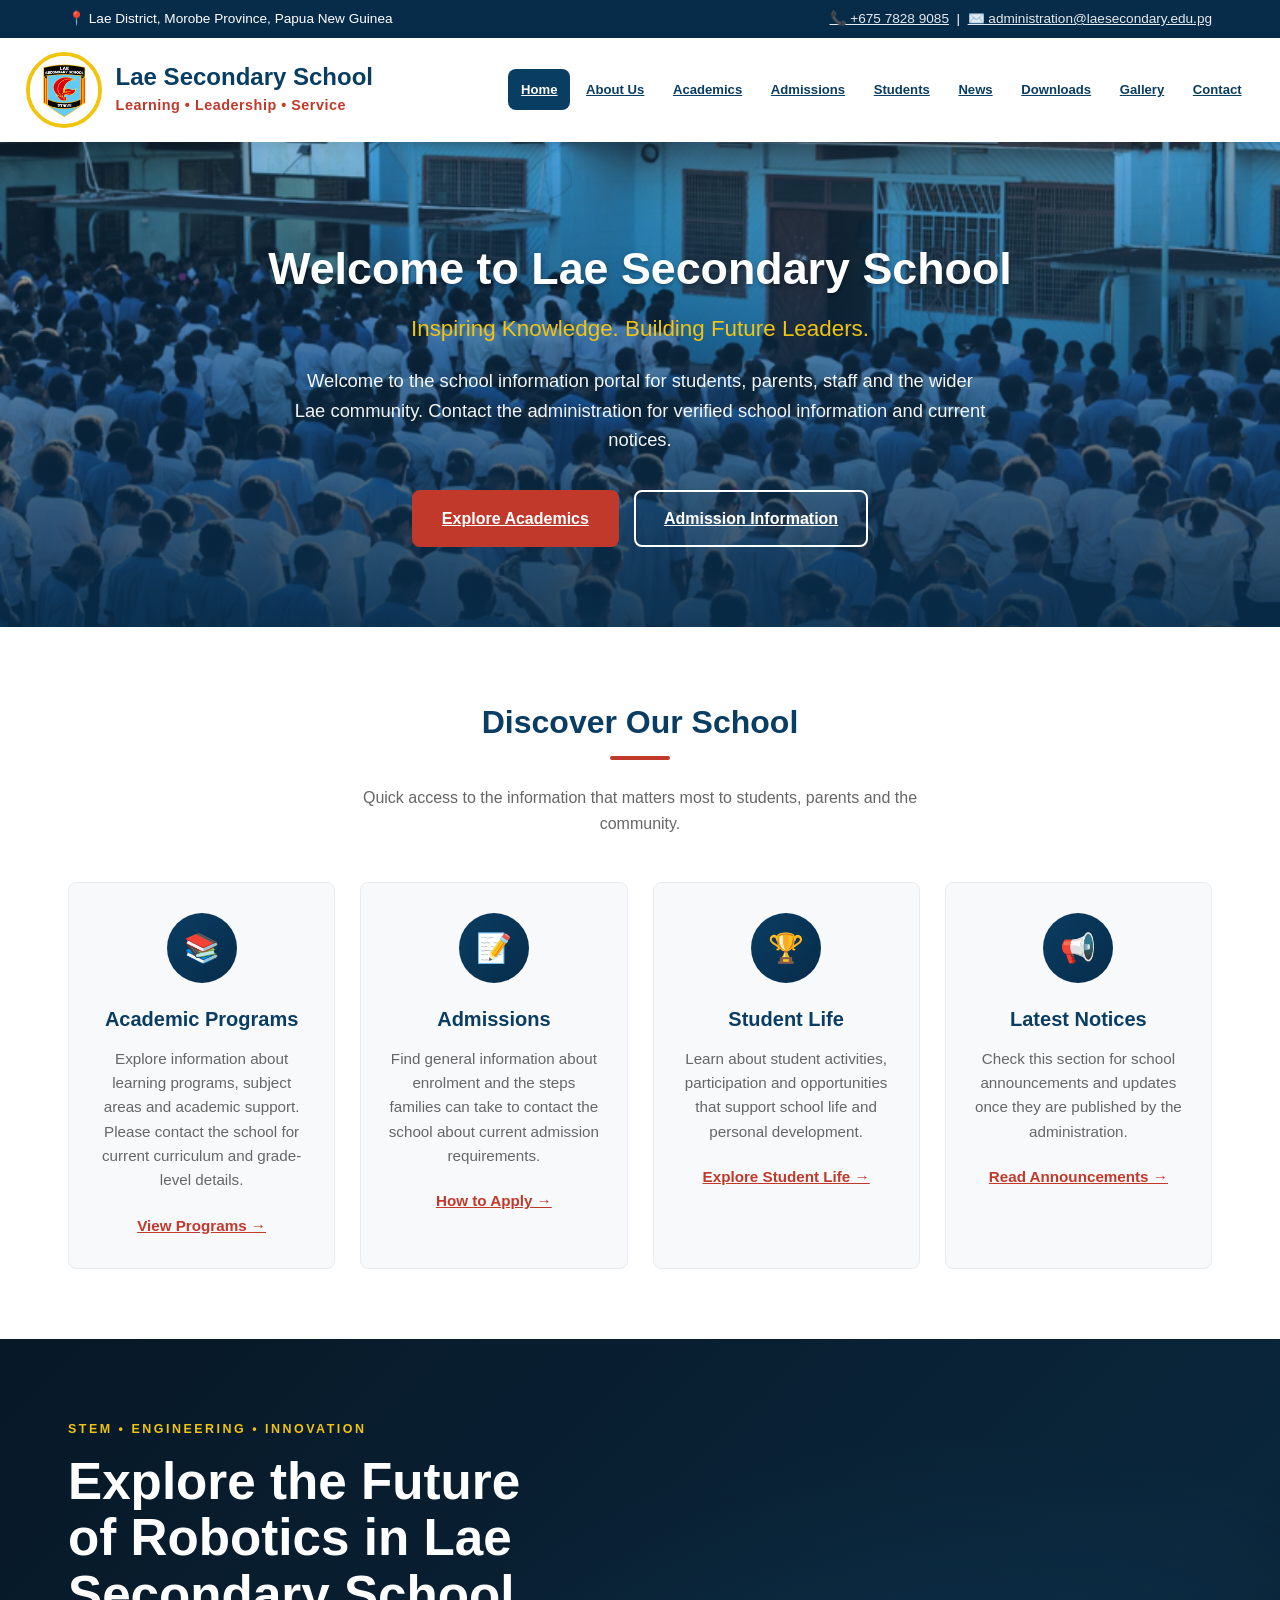
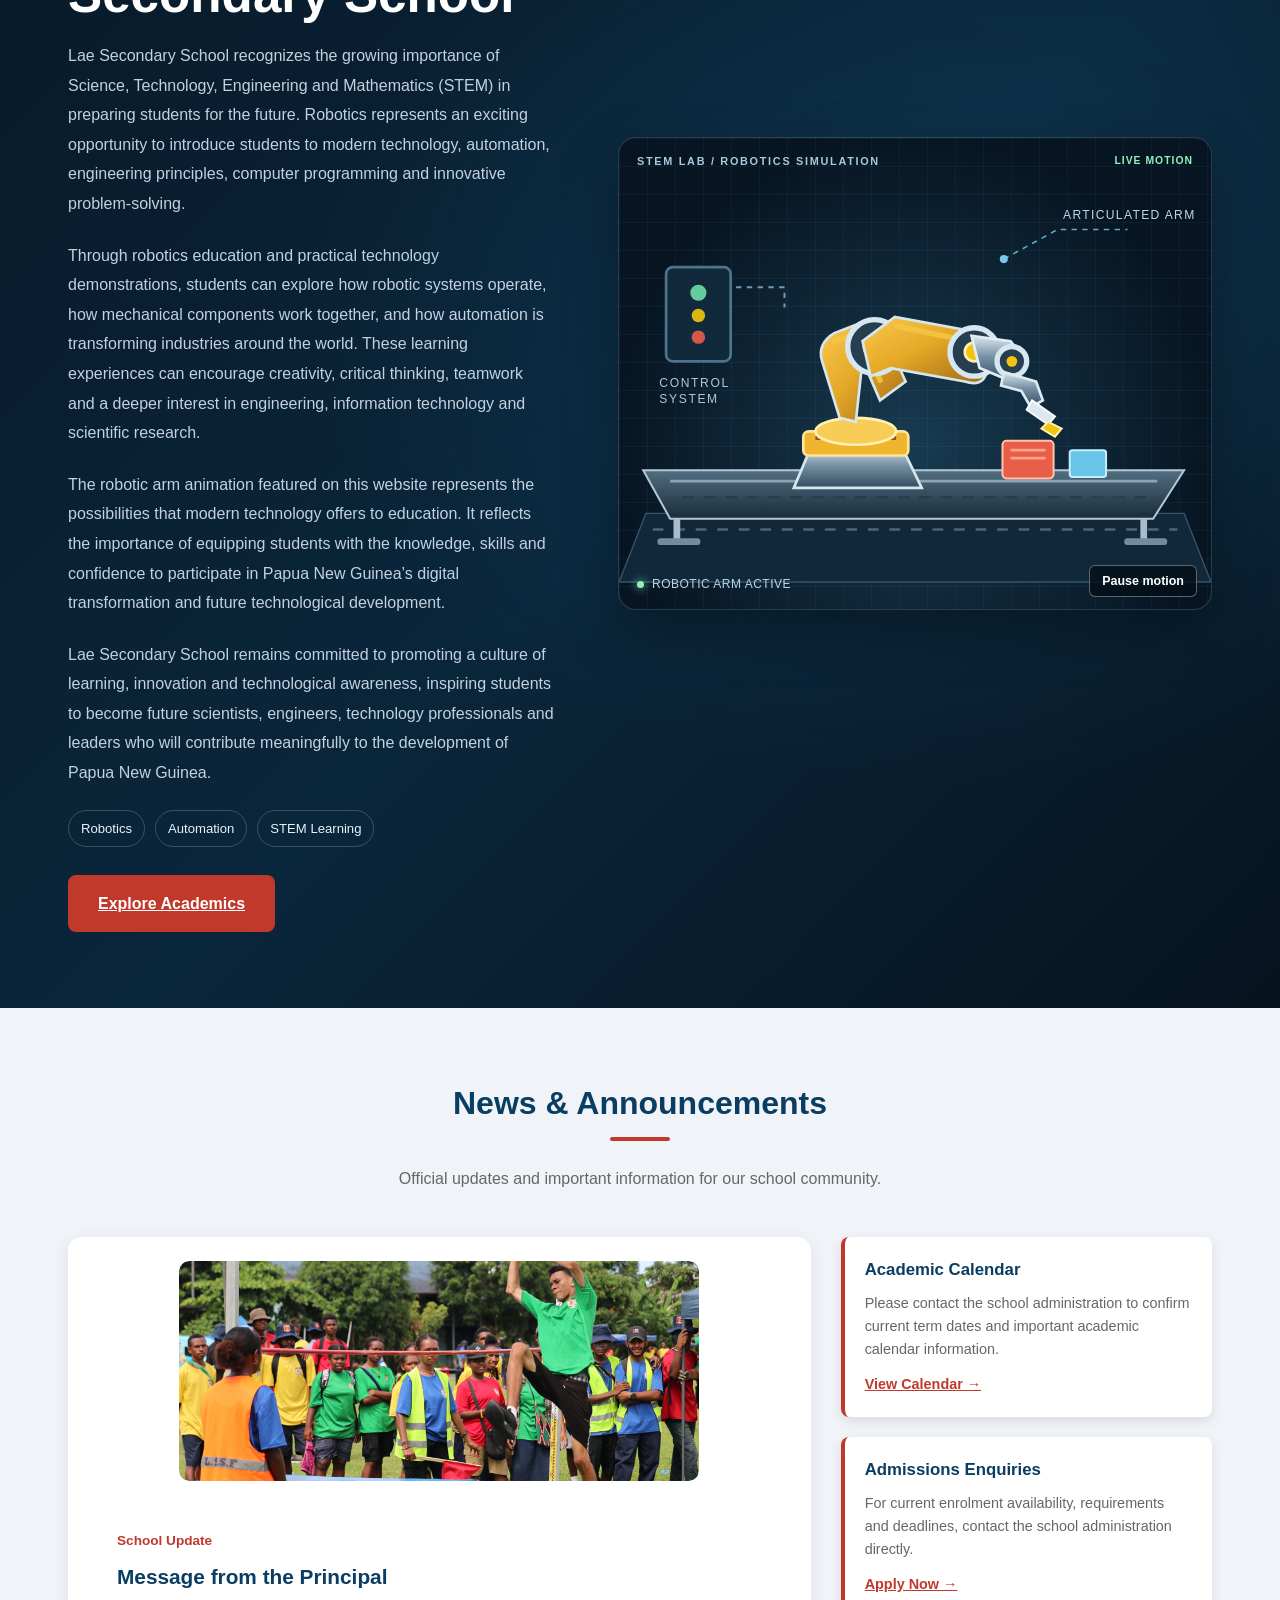
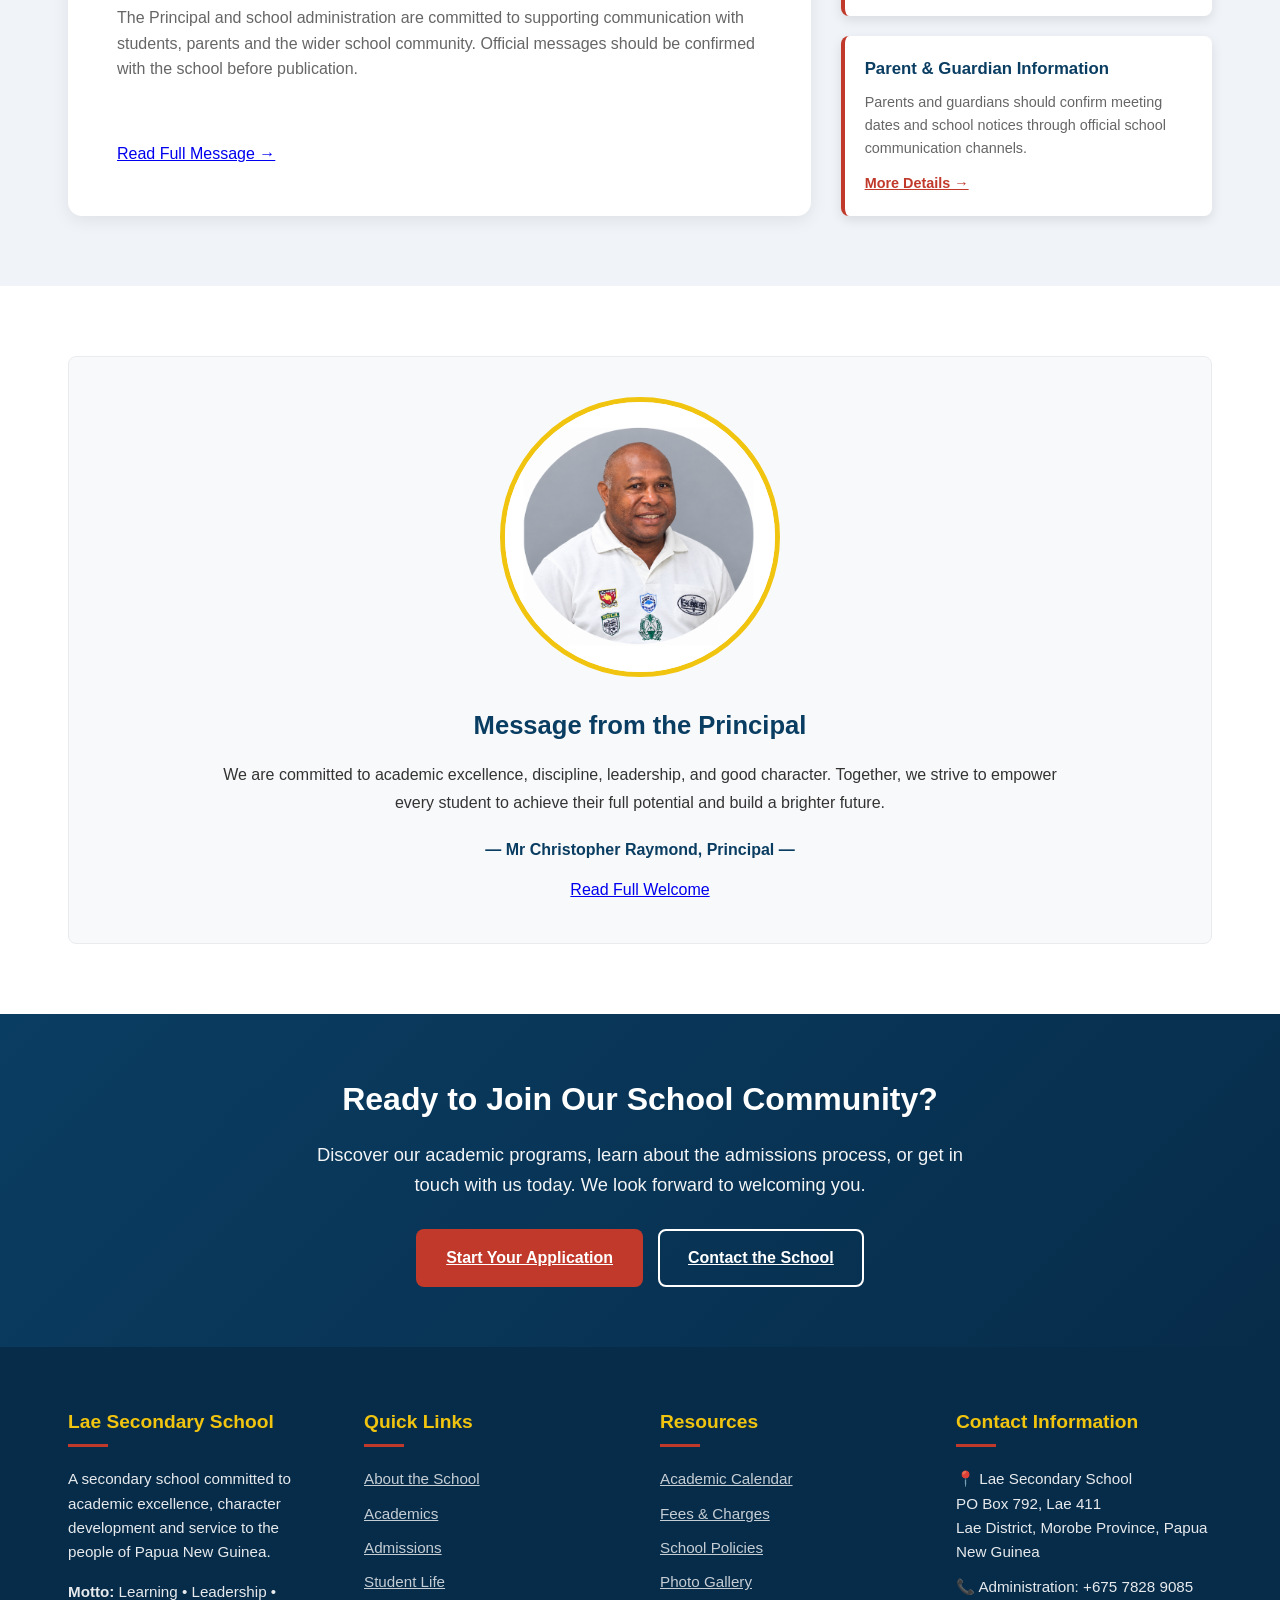
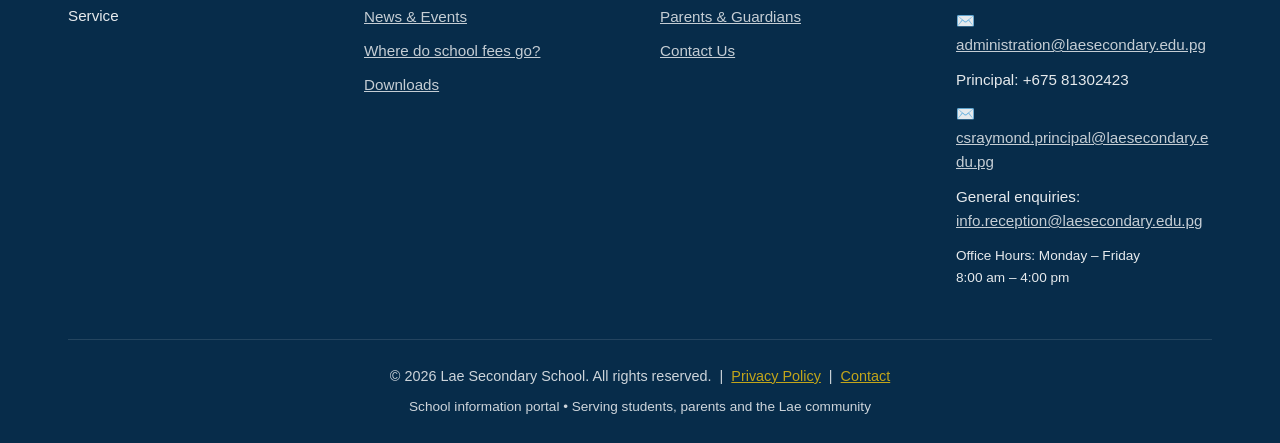
==== commit 243678be: "Update index.html" ====
--- a/index.html
+++ b/index.html
@@ -1466,17 +1466,19 @@
             <div class="robotics-layout">
                 <div class="robotics-copy">
                     <span class="eyebrow">STEM • ENGINEERING • INNOVATION</span>
-                    <h2>Explore the future of robotics.</h2>
+                    <h2>Explore the Future of Robotics in Lae Secondary School</h2>
                     <p>
-                        Science, technology, engineering and mathematics help students
-                        turn ideas into practical solutions. This animated industrial
-                        robot demonstrates how robotic joints and grippers can work
-                        together in modern manufacturing and engineering.
-                    </p>
+Lae Secondary School recognizes the growing importance of Science, Technology, Engineering and Mathematics (STEM) in preparing students for the future. Robotics represents an exciting opportunity to introduce students to modern technology, automation, engineering principles, computer programming and innovative problem-solving.
+</p>
                     <p>
-                        Lae Secondary School students can use technology like this
-                        simulation to spark curiosity about automation, coding,
-                        mechanical design and the engineers of tomorrow.
+Through robotics education and practical technology demonstrations, students can explore how robotic systems operate, how mechanical components work together, and how automation is transforming industries around the world. These learning experiences can encourage creativity, critical thinking, teamwork and a deeper interest in engineering, information technology and scientific research.
+</p>
+                    <p>
+The robotic arm animation featured on this website represents the possibilities that modern technology offers to education. It reflects the importance of equipping students with the knowledge, skills and confidence to participate in Papua New Guinea’s digital transformation and future technological development.
+</p>
+                    <p>
+Lae Secondary School remains committed to promoting a culture of learning, innovation and technological awareness, inspiring students to become future scientists, engineers, technology professionals and leaders who will contribute meaningfully to the development of Papua New Guinea.
+                     
                     </p>
                     <div class="robotics-points">
                         <span>Robotics</span>
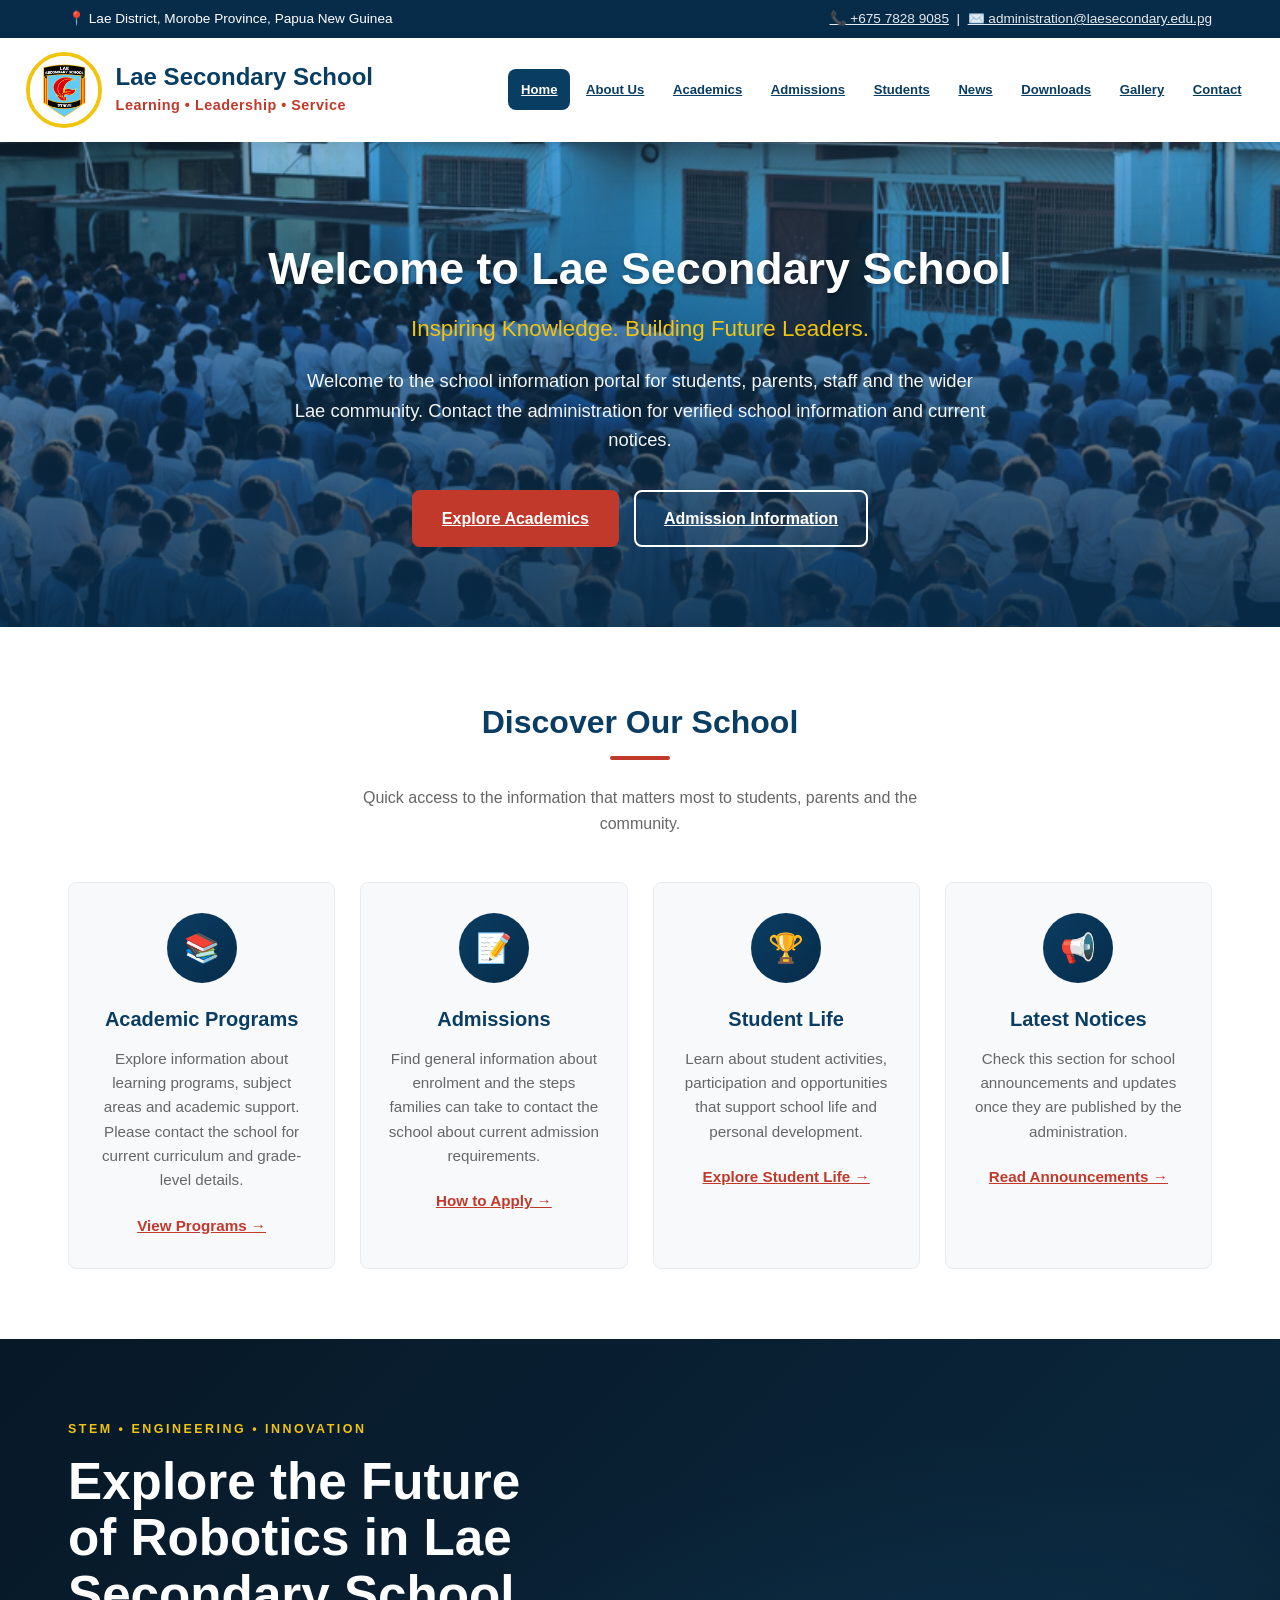
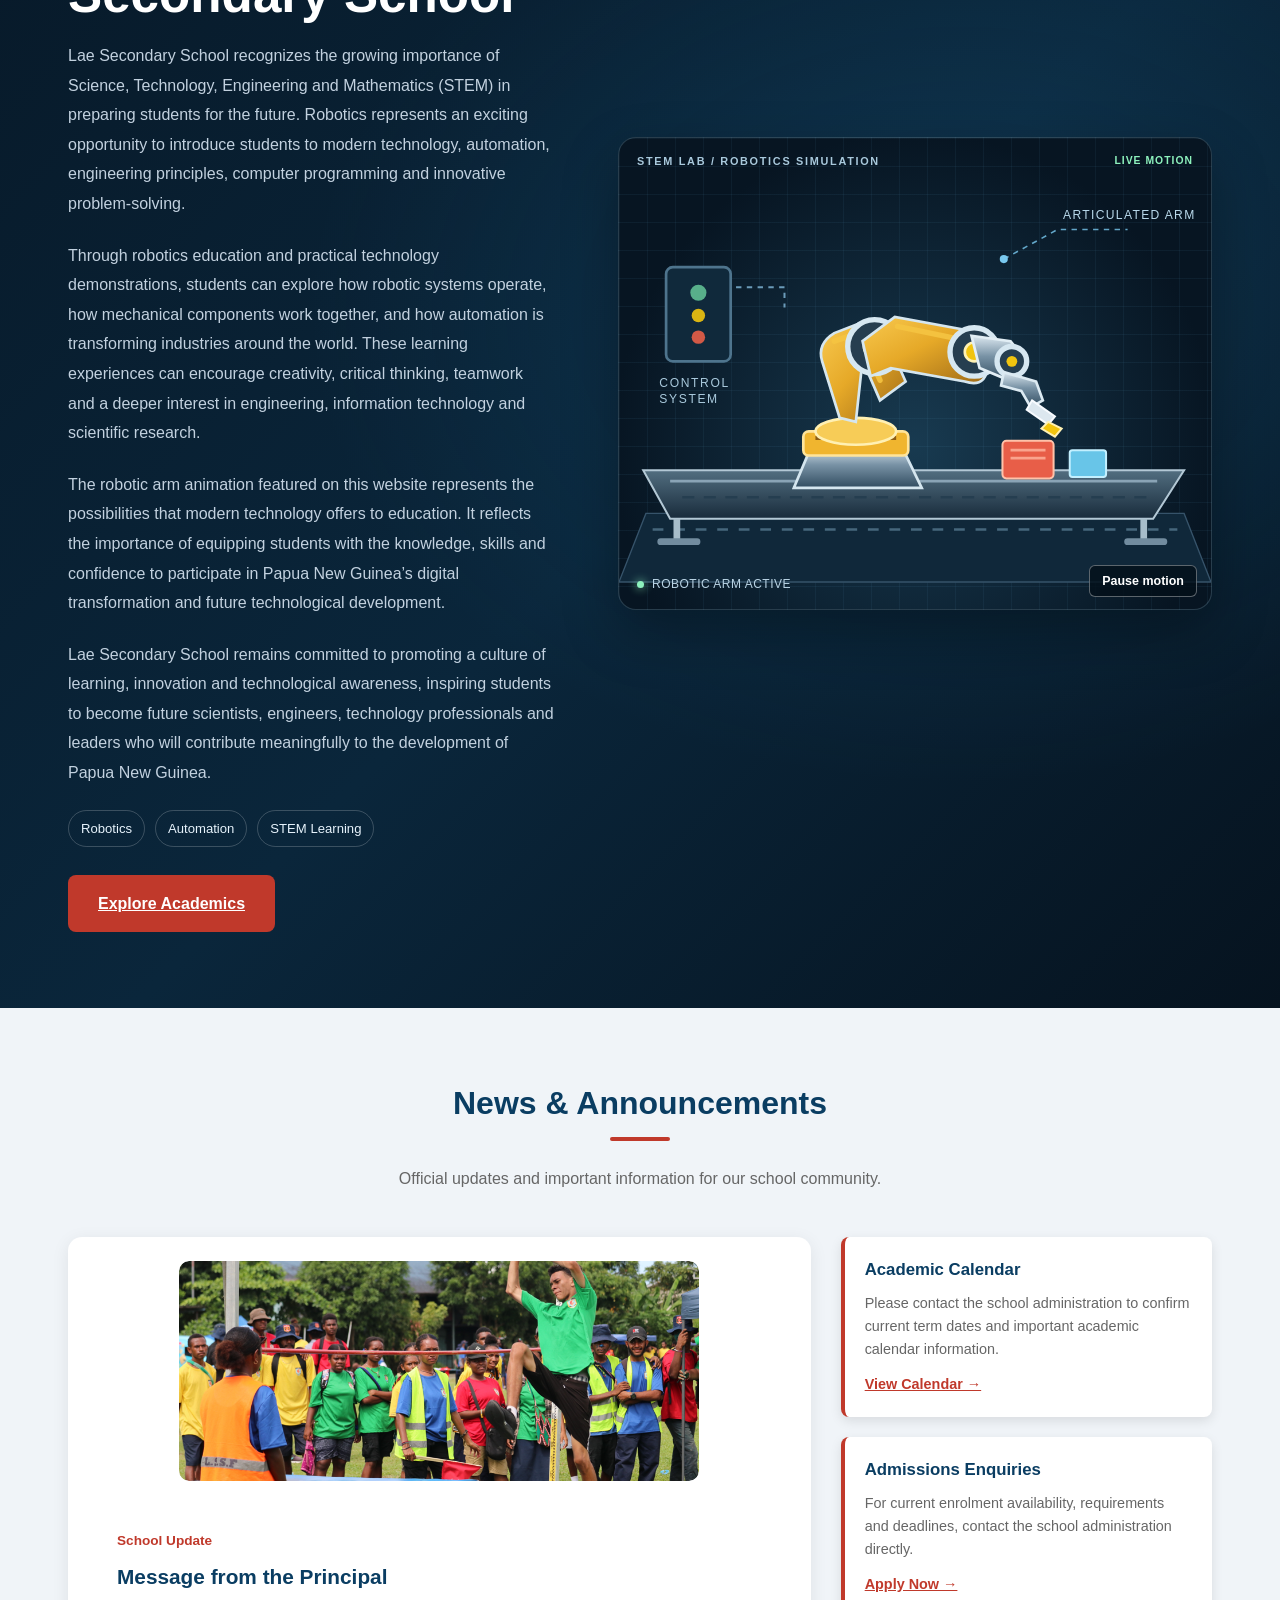
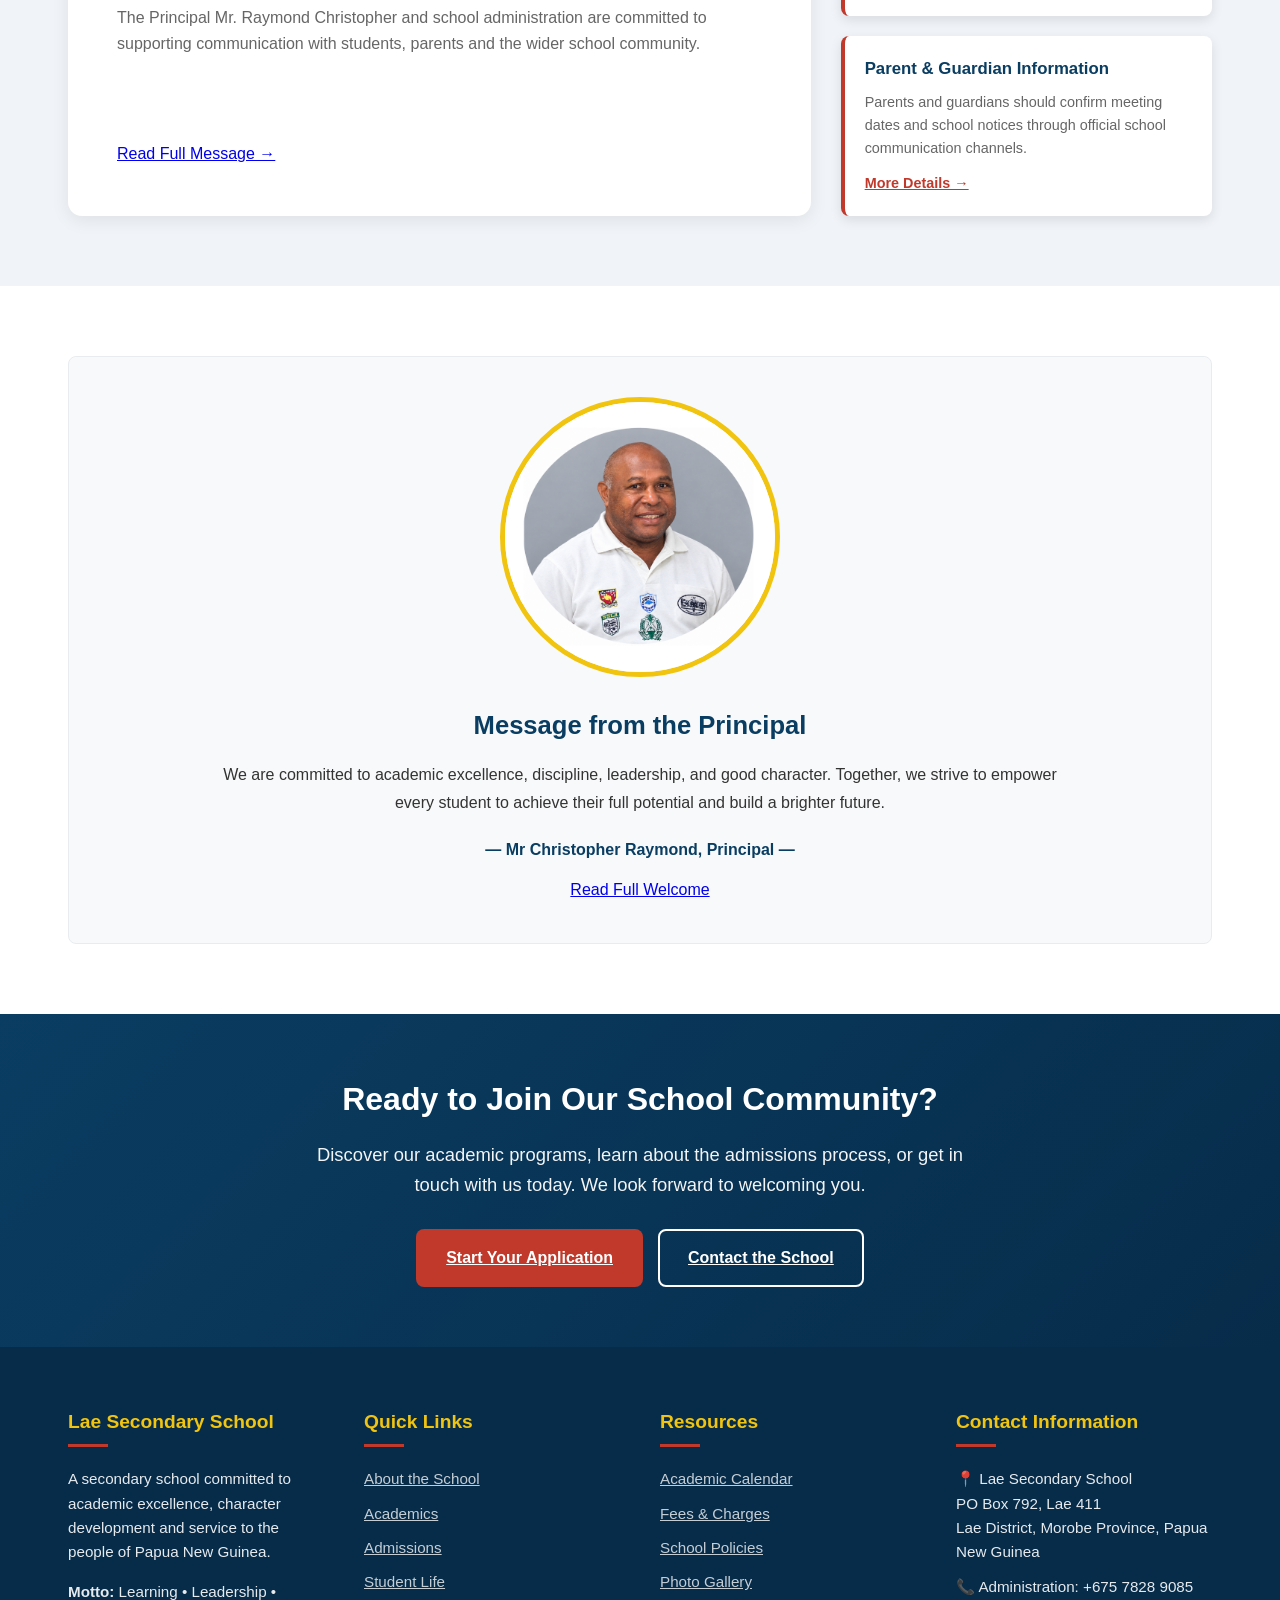
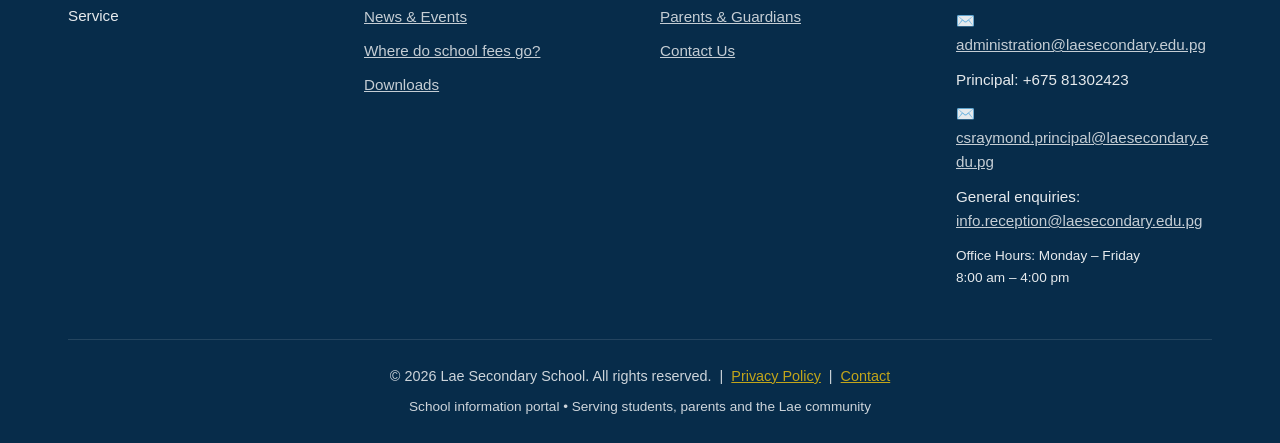
==== commit e6147194: "Update index.html" ====
--- a/index.html
+++ b/index.html
@@ -1638,12 +1638,10 @@
                     <h3>Message from the Principal</h3>
 
                     <p>
-                        The Principal and school administration
+                        The Principal Mr. Raymond Christopher and school administration
                         are committed to supporting communication
                         with students, parents and the wider
-                        school community. Official messages
-                        should be confirmed with the school
-                        before publication.
+                        school community.
                     </p>
 
                     <a href="news.html" class="btn-link">
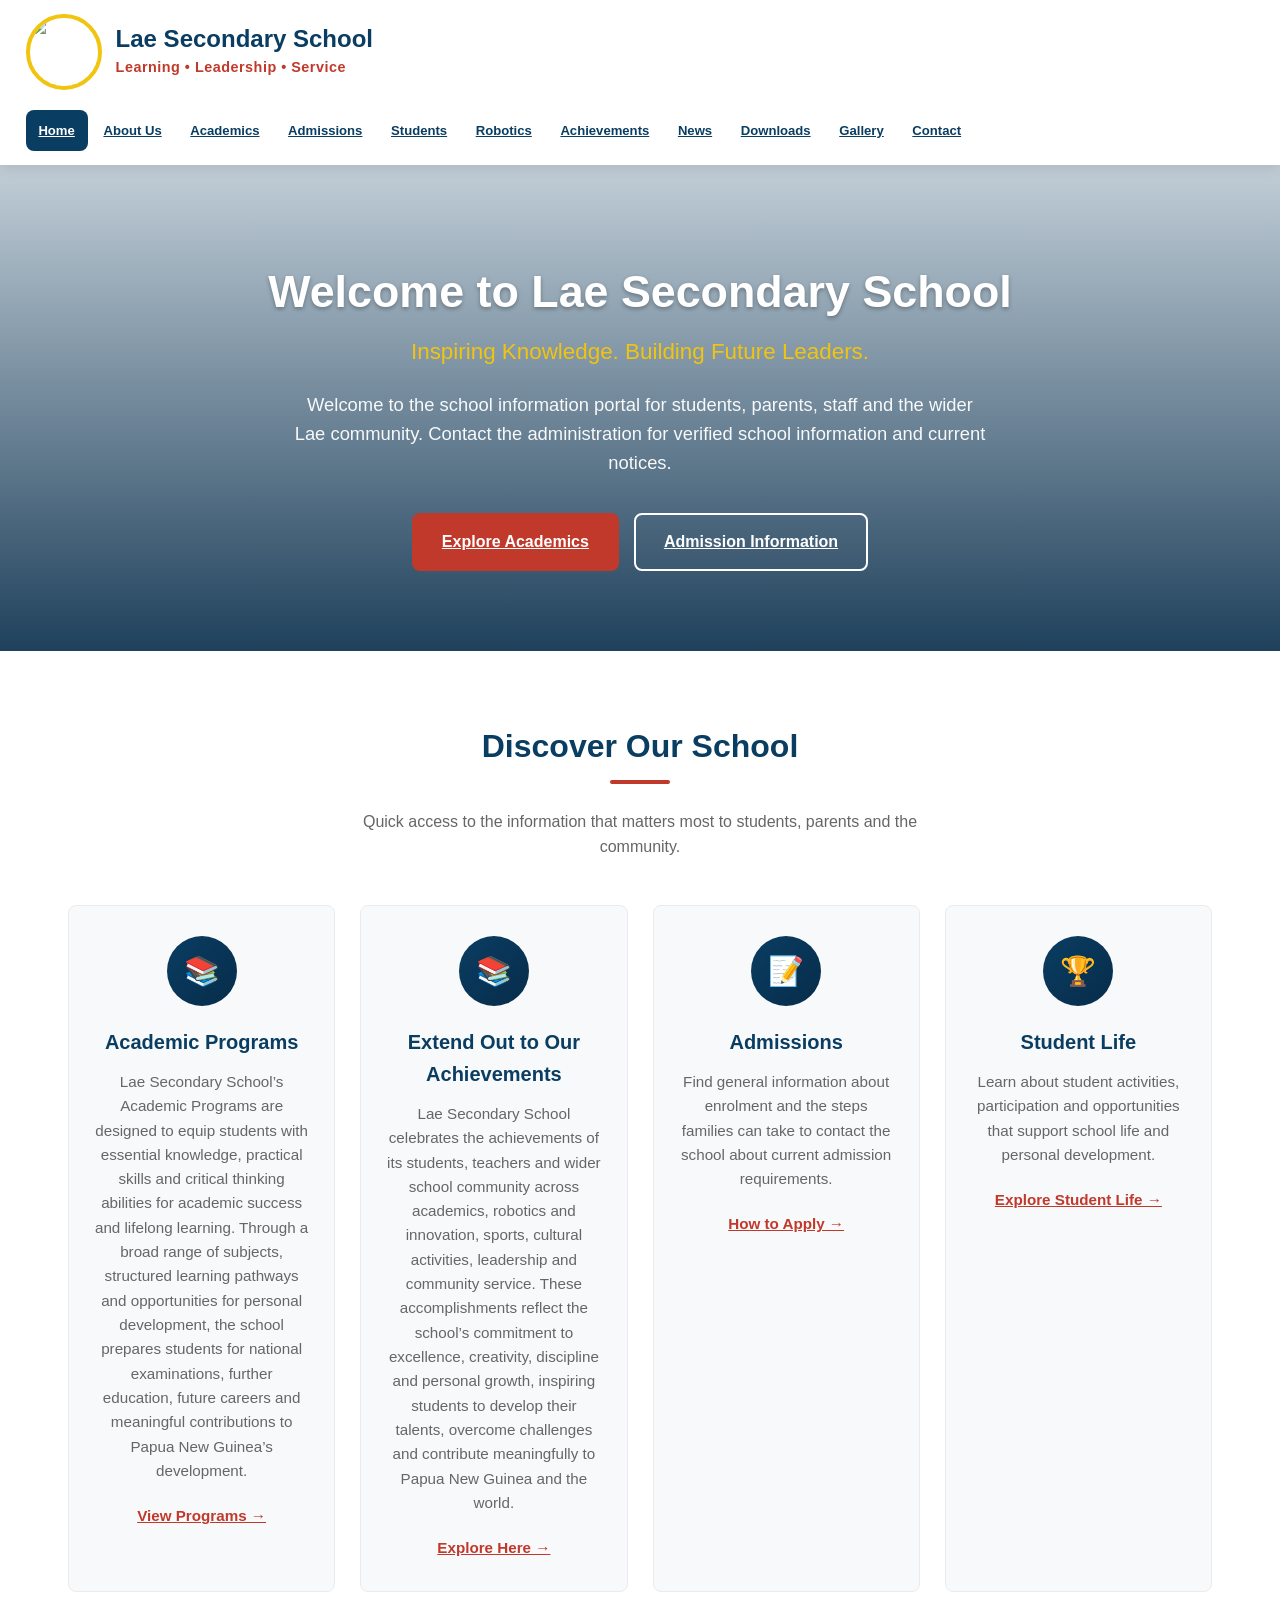
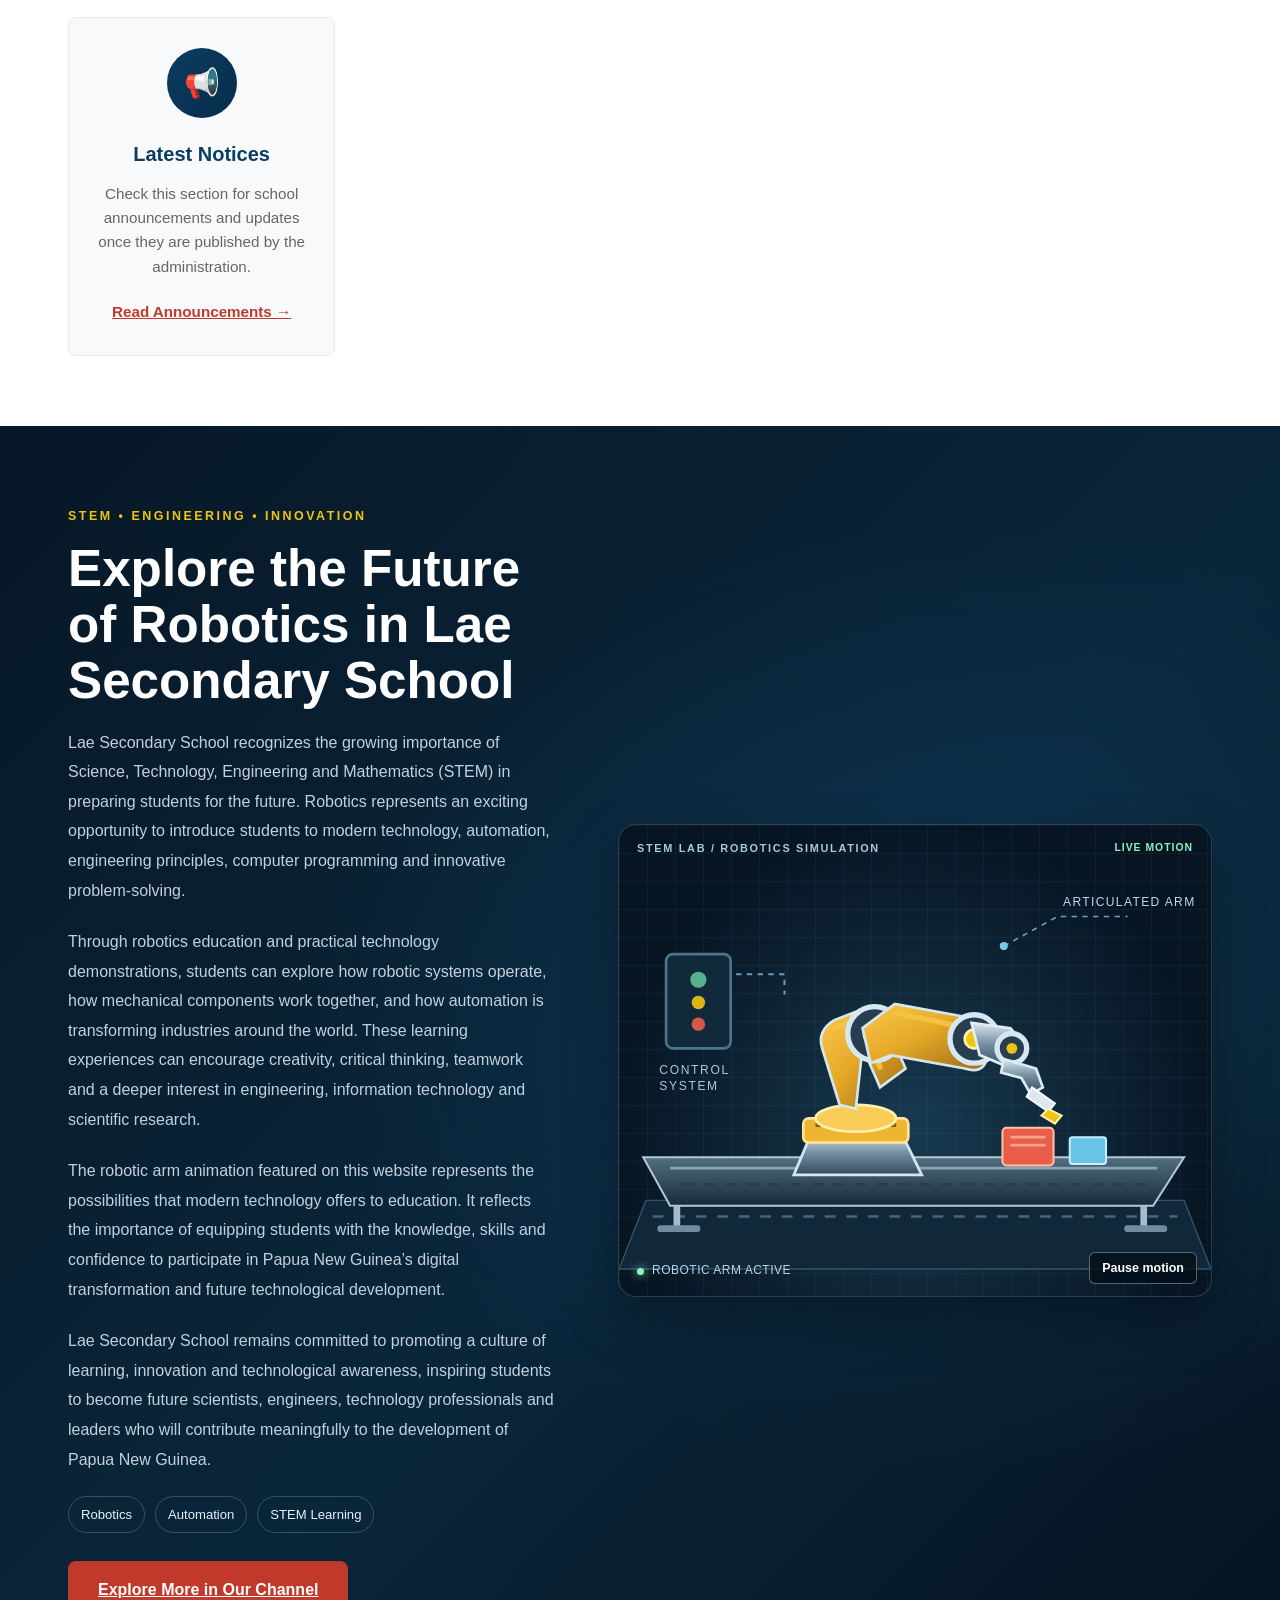
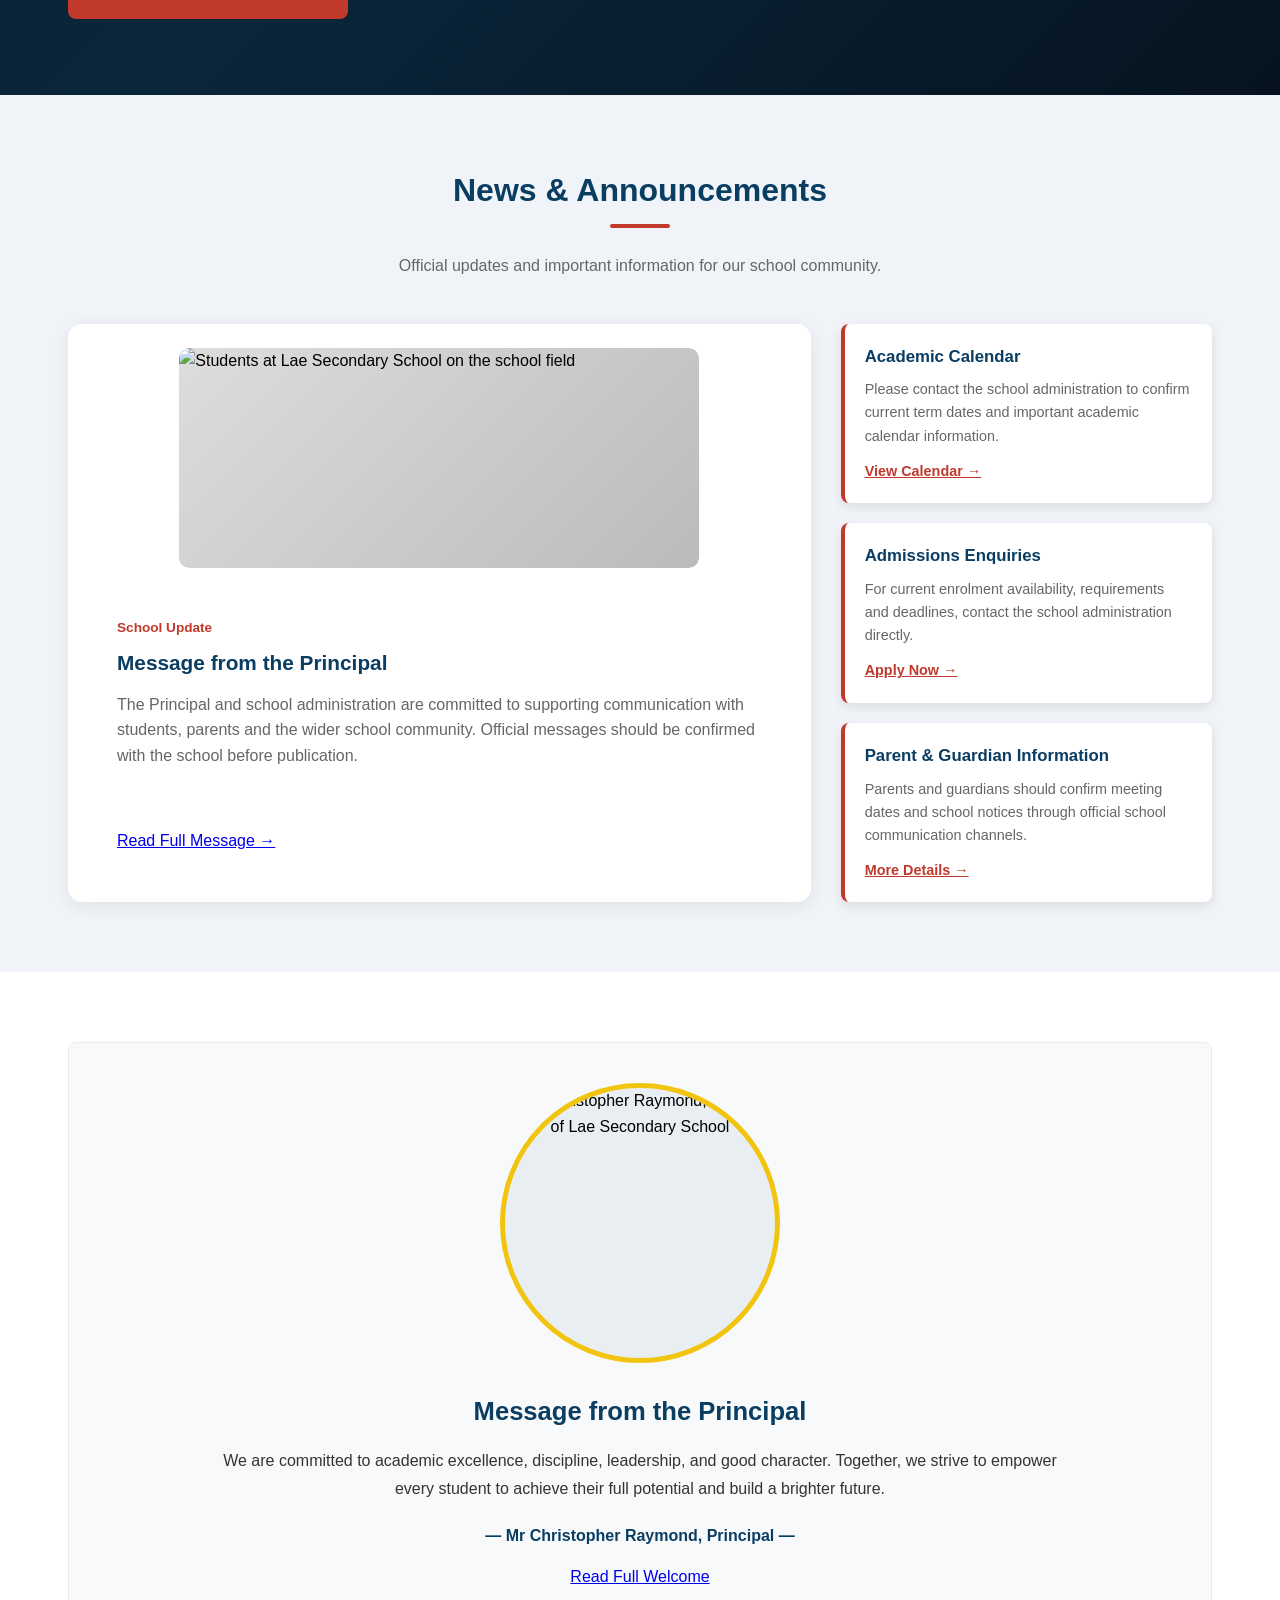
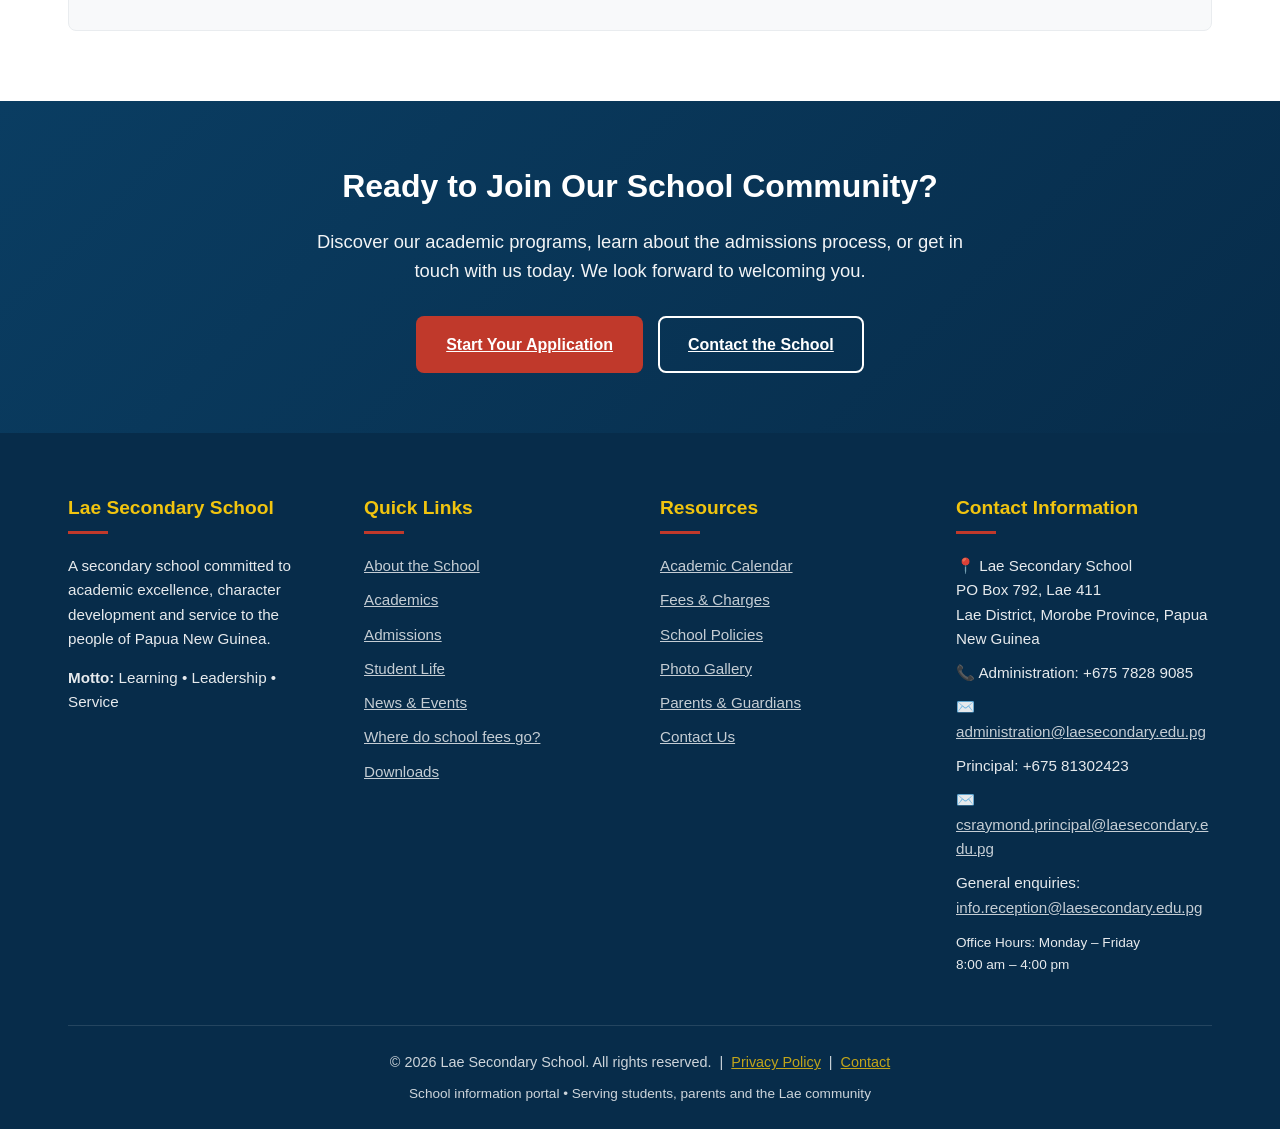
==== commit 5990e192: "Add files via upload" ====
--- a/index.html
+++ b/index.html
@@ -14,7 +14,7 @@
     <title>Lae Secondary School | Learning • Leadership • Service</title>
     
     <!-- Favicon placeholder -->
-    <link rel="icon" href="school-logo.png" type="image/x-icon">
+    <link rel="icon" href="images/school-logo.png" type="image/x-icon">
     
     <style>
         /* ===== CSS RESET & BASE ===== */
@@ -245,7 +245,7 @@
         /* ===== HERO SECTION ===== */
         .hero {
             background: linear-gradient(rgba(10, 61, 98, 0.25), rgba(7, 44, 74, 0.9)), 
-                        url('home-hero.png') center/cover no-repeat;
+                        url('images/home-hero.png') center/cover no-repeat;
             color: var(--white);
             padding: 100px 0 80px;
             text-align: center;
@@ -1324,25 +1324,14 @@
 </head>
 <body>
 
-    <!-- TOP BAR -->
-    <div class="top-bar">
-        <div class="container">
-            <div>
-                <span>📍 Lae District, Morobe Province, Papua New Guinea</span>
-            </div>
-            <div>
-                <a href="tel:+67578289085">📞 +675 7828 9085</a> &nbsp;|&nbsp;
-                <a href="mailto:administration@laesecondary.edu.pg">✉️ administration@laesecondary.edu.pg</a>
-            </div>
-        </div>
-    </div>
+
 
     <!-- HEADER -->
     <header class="header">
             <div class="header-main">
                 <div class="logo-area">
                     <div class="logo-placeholder">
-                        <img src="school-logo.png"
+                        <img src="images/school-logo.png"
                              alt="Lae Secondary School Logo"
                              class="school-logo">
                     </div>
@@ -1358,45 +1347,47 @@
                 <nav class="main-nav" id="mainNav">
                     <ul>
                         <li><a href="index.html" class="active">Home</a></li>
-                        <li>
-                            <a href="about.html">About Us</a>
-                            <div class="dropdown">
-                                <a href="about.html">School Profile</a>
-                                <a href="vision-mission.html">Vision & Mission</a>
-                                <a href="leadership.html">Leadership</a>
-                                <a href="policies.html">Policies & Rules</a>
-                            </div>
-                        </li>
-                        <li>
-                            <a href="academics.html">Academics</a>
-                            <div class="dropdown">
-                                <a href="academics.html">Programs Overview</a>
-                                <a href="departments.html">Subject Departments</a>
-                                <a href="academic-calendar.html">Academic Calendar</a>
-                                <a href="timetable.html">Timetables</a>
-                            </div>
-                        </li>
-                        <li>
-                            <a href="admissions.html">Admissions</a>
-                            <div class="dropdown">
-                                <a href="admissions.html">How to Apply</a>
-                                <a href="application.html">Application Form</a>
-                                <a href="fees.html">Fees & Charges</a>
-                            </div>
-                        </li>
-                        <li>
-                            <a href="students.html">Students</a>
-                            <div class="dropdown">
-                                <a href="students.html">Student Life</a>
-                                <a href="student-leadership.html">Student Leadership</a>
-                                <a href="sports.html">Sports & Clubs</a>
-                                <a href="boarding.html">Boarding</a>
-                            </div>
-                        </li>
-                        <li><a href="news.html">News</a></li>
-                        <li><a href="downloads.html">Downloads</a></li>
-                        <li><a href="gallery.html">Gallery</a></li>
-                        <li><a href="contact.html">Contact</a></li>
+<li>
+                  <a href="about.html">About Us</a>
+                        <div class="dropdown">
+                            <a href="profile.html">School Profile</a>
+                            <a href="vision-mission.html">Vision & Mission</a>
+                            <a href="leadership.html">Leadership</a>
+                            <a href="policies.html">Policies & Rules</a>
+                        </div>
+                    </li>
+                    <li>
+                        <a href="academics.html">Academics</a>
+                        <div class="dropdown">
+                            <a href="academics.html">Programs Overview</a>
+                            <a href="departments.html">Subject Departments</a>
+                            <a href="academic-calendar.html">Academic Calendar</a>
+                            <a href="timetable.html">Timetables</a>
+                        </div>
+                    </li>
+                    <li>
+                        <a href="admissions.html">Admissions</a>
+                        <div class="dropdown">
+                            <a href="admissions.html">How to Apply</a>
+                            <a href="application.html">Application Form</a>
+                            <a href="fees.html">Fees & Charges</a>
+                        </div>
+                    </li>
+                    <li>
+                        <a href="students.html">Students</a>
+                        <div class="dropdown">
+                            <a href="students.html">Student Life</a>
+                            <a href="student-leadership.html">Student Leadership</a>
+                            <a href="sports.html">Sports & Clubs</a>
+                            <a href="boarding.html">Boarding</a>
+                        </div>
+                    </li>
+                    <li><a href="robotics.html">Robotics</a></li>
+                    <li><a href="achievements.html">Achievements</a></li>
+                    <li><a href="news.html">News</a></li>
+                    <li><a href="downloads.html">Downloads</a></li>
+                    <li><a href="gallery.html">Gallery</a></li>
+                    <li><a href="contact.html">Contact</a></li>
                     </ul>
                 </nav>
             </div>
@@ -1431,8 +1422,15 @@
                 <div class="feature-card">
                     <div class="feature-icon">📚</div>
                     <h3>Academic Programs</h3>
-                    <p>Explore information about learning programs, subject areas and academic support. Please contact the school for current curriculum and grade-level details.</p>
+                    <p>Lae Secondary School’s Academic Programs are designed to equip students with essential knowledge, practical skills and critical thinking abilities for academic success and lifelong learning. Through a broad range of subjects, structured learning pathways and opportunities for personal development, the school prepares students for national examinations, further education, future careers and meaningful contributions to Papua New Guinea’s development.</p>
                     <a href="academics.html" class="btn-link">View Programs →</a>
+                </div>
+                
+                                <div class="feature-card">
+                    <div class="feature-icon">📚</div>
+                    <h3>Extend Out to Our Achievements</h3>
+                    <p>Lae Secondary School celebrates the achievements of its students, teachers and wider school community across academics, robotics and innovation, sports, cultural activities, leadership and community service. These accomplishments reflect the school’s commitment to excellence, creativity, discipline and personal growth, inspiring students to develop their talents, overcome challenges and contribute meaningfully to Papua New Guinea and the world.</p>
+                    <a href="achievements.html" class="btn-link">Explore Here →</a>
                 </div>
 
                 <div class="feature-card">
@@ -1467,25 +1465,26 @@
                 <div class="robotics-copy">
                     <span class="eyebrow">STEM • ENGINEERING • INNOVATION</span>
                     <h2>Explore the Future of Robotics in Lae Secondary School</h2>
+                    
                     <p>
 Lae Secondary School recognizes the growing importance of Science, Technology, Engineering and Mathematics (STEM) in preparing students for the future. Robotics represents an exciting opportunity to introduce students to modern technology, automation, engineering principles, computer programming and innovative problem-solving.
-</p>
+   </p>
                     <p>
 Through robotics education and practical technology demonstrations, students can explore how robotic systems operate, how mechanical components work together, and how automation is transforming industries around the world. These learning experiences can encourage creativity, critical thinking, teamwork and a deeper interest in engineering, information technology and scientific research.
-</p>
-                    <p>
+                    </p>
+<p>
 The robotic arm animation featured on this website represents the possibilities that modern technology offers to education. It reflects the importance of equipping students with the knowledge, skills and confidence to participate in Papua New Guinea’s digital transformation and future technological development.
-</p>
-                    <p>
+ </p>     
+<p>
 Lae Secondary School remains committed to promoting a culture of learning, innovation and technological awareness, inspiring students to become future scientists, engineers, technology professionals and leaders who will contribute meaningfully to the development of Papua New Guinea.
-                     
                     </p>
-                    <div class="robotics-points">
+              
+                                    <div class="robotics-points">
                         <span>Robotics</span>
                         <span>Automation</span>
                         <span>STEM Learning</span>
                     </div>
-                    <a href="academics.html" class="btn btn-primary">Explore Academics</a>
+                    <a href="laesecondary-robotics.html" class="btn btn-primary">Explore More in Our Channel</a>
                 </div>
 
                 <div class="robotics-lab" id="roboticsLab">
@@ -1623,7 +1622,7 @@
                 <!-- CENTERED RECTANGULAR STUDENT IMAGE -->
                 <div class="student-image-container">
                     <img
-                        src="students-sports.png"
+                        src="images/students-sports.png"
                         alt="Students at Lae Secondary School on the school field"
                         class="student-field-image"
                     >
@@ -1638,10 +1637,12 @@
                     <h3>Message from the Principal</h3>
 
                     <p>
-                        The Principal Mr. Raymond Christopher and school administration
+                        The Principal and school administration
                         are committed to supporting communication
                         with students, parents and the wider
-                        school community.
+                        school community. Official messages
+                        should be confirmed with the school
+                        before publication.
                     </p>
 
                     <a href="news.html" class="btn-link">
@@ -1692,7 +1693,7 @@
         <div class="container">
             <div class="principal-content">
                 <div class="principal-placeholder">
-                    <img src="mr-raymond-christopher.png"
+                    <img src="images/mr-raymond-christopher.png"
                          alt="Mr Christopher Raymond, Principal of Lae Secondary School"
                          class="school-principal">
                 </div>
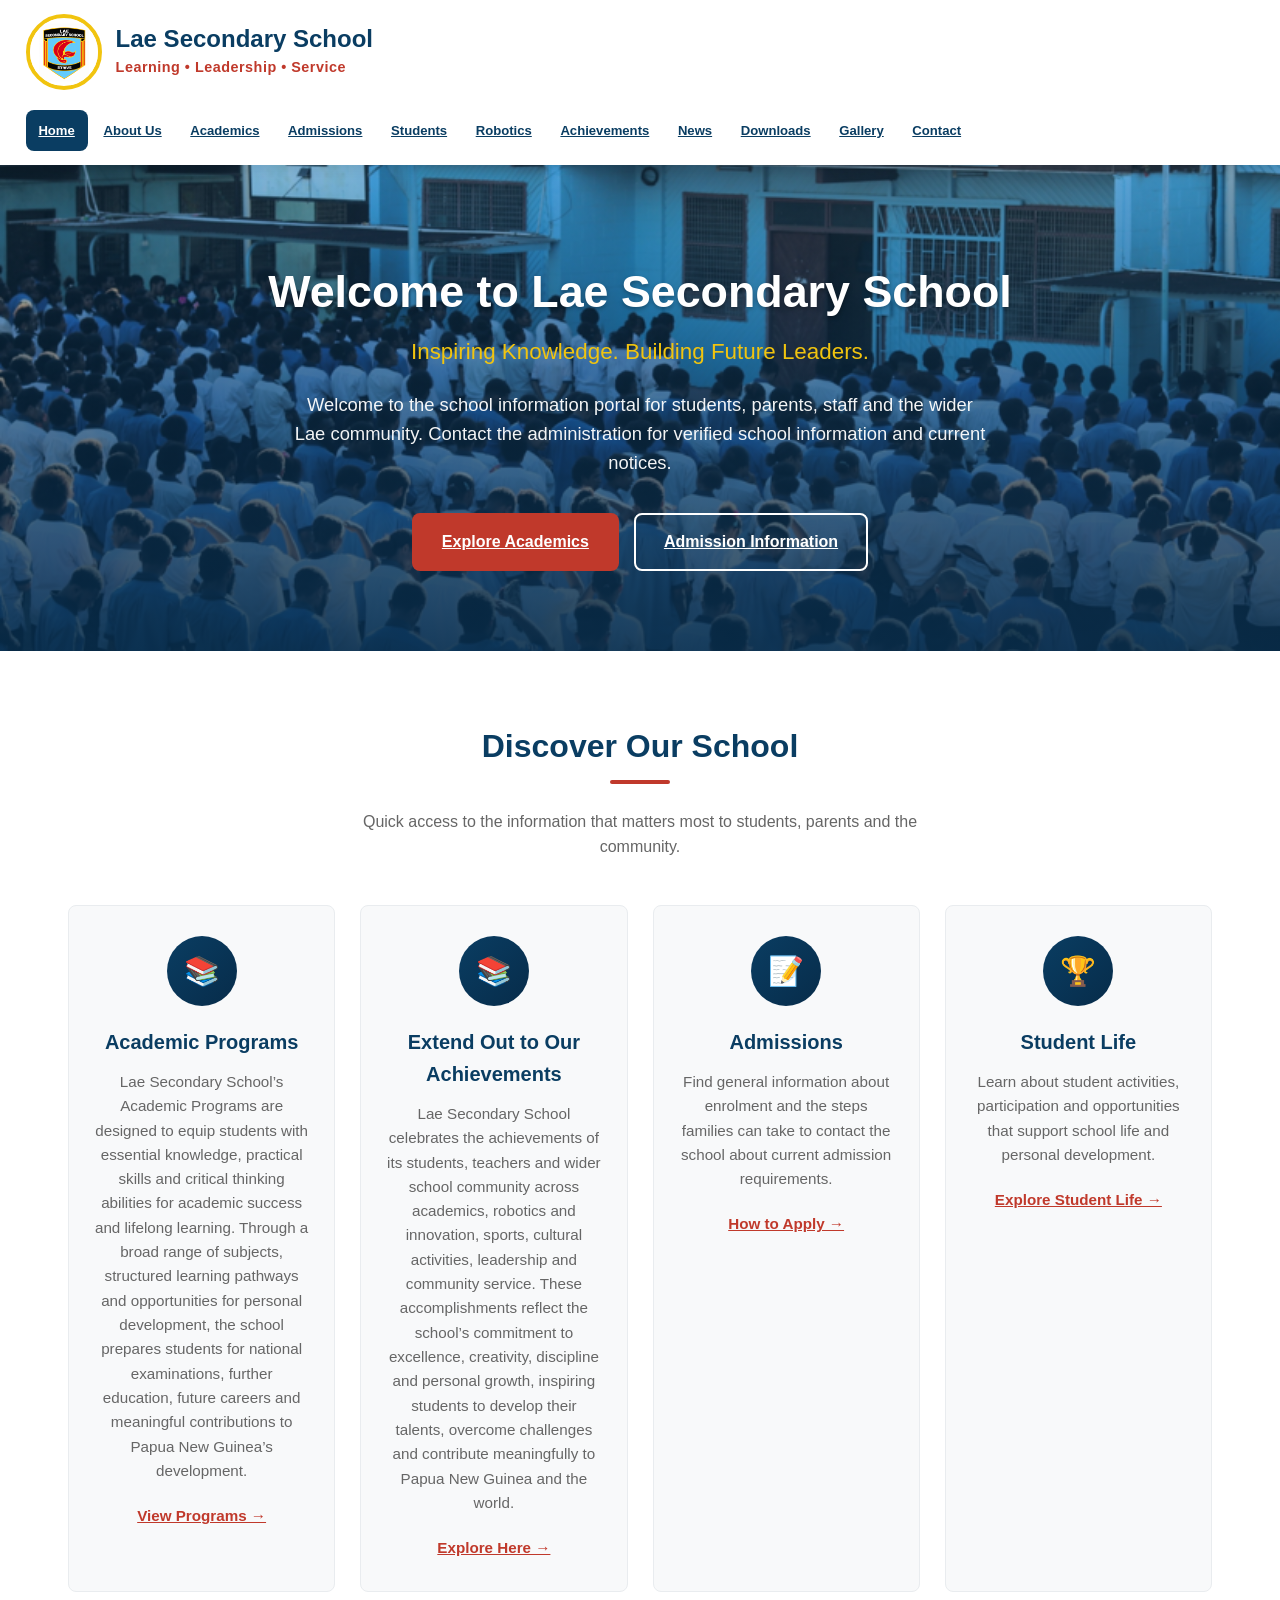
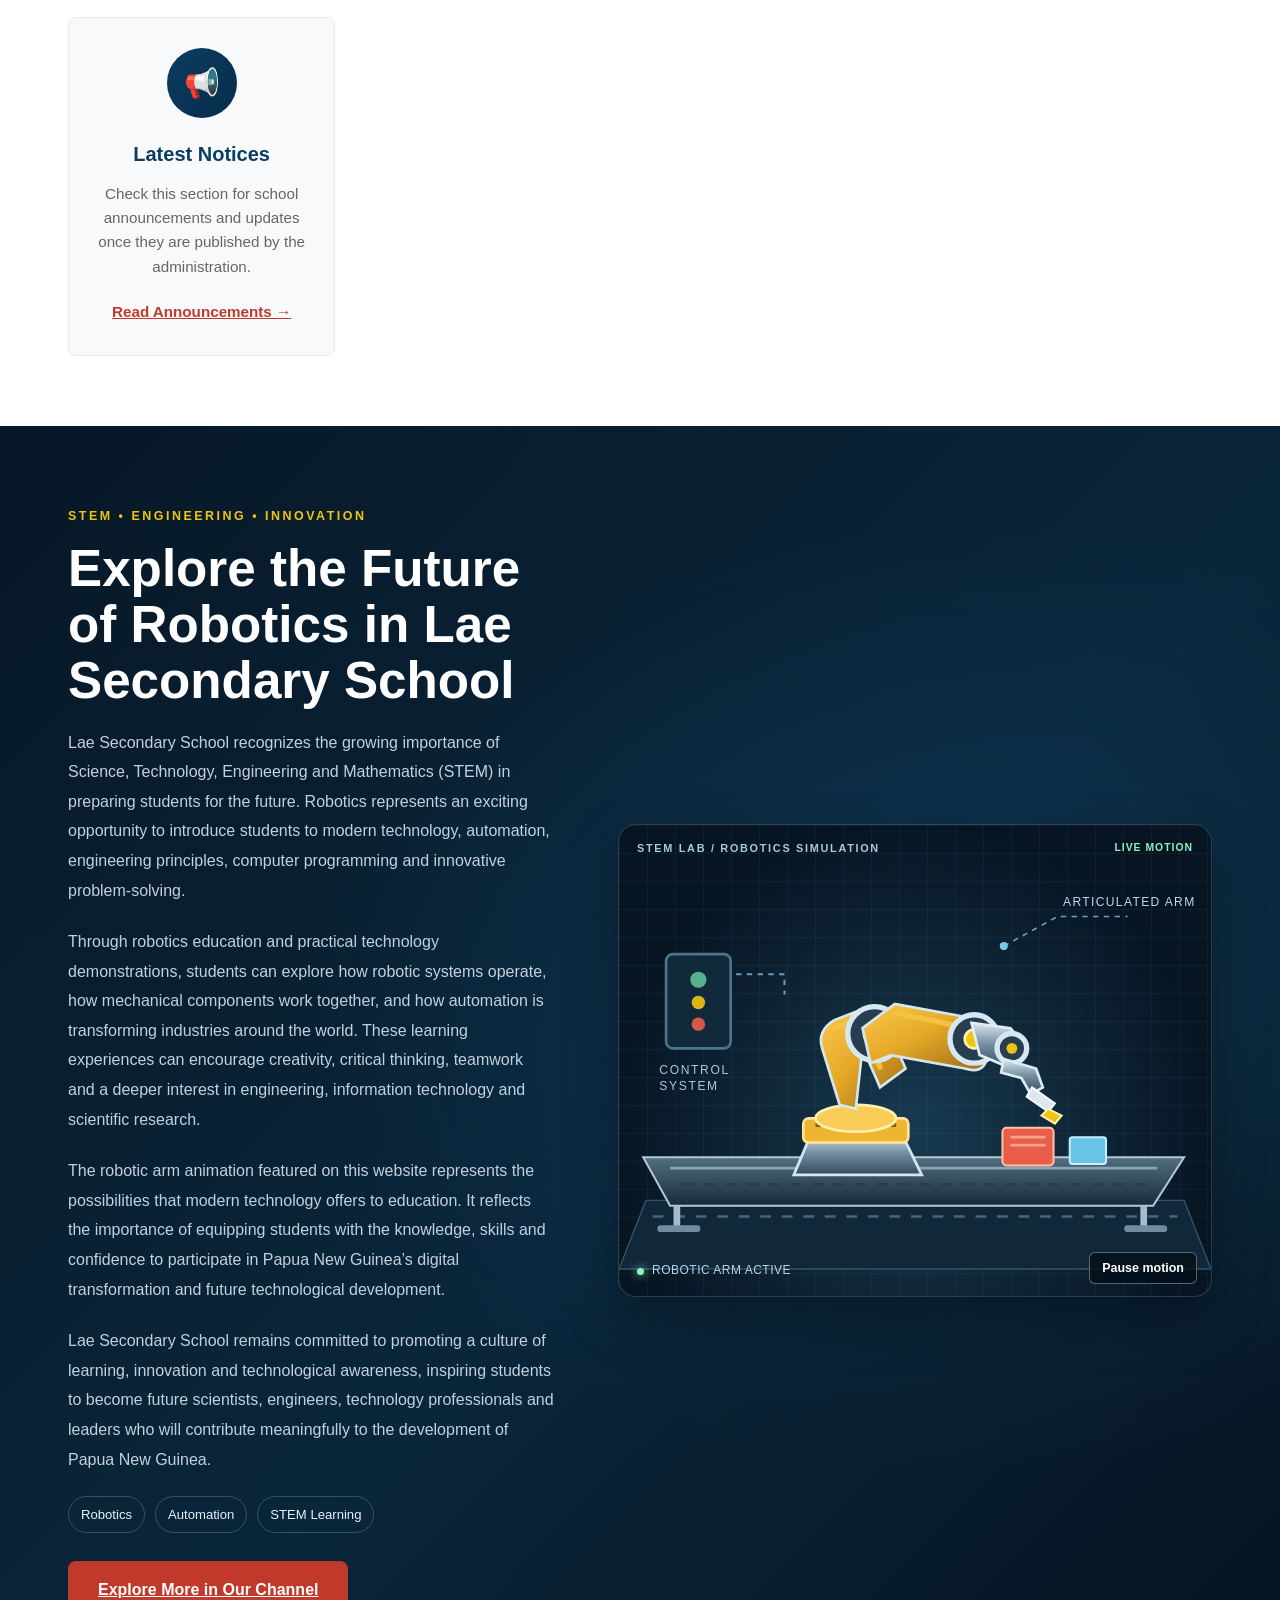
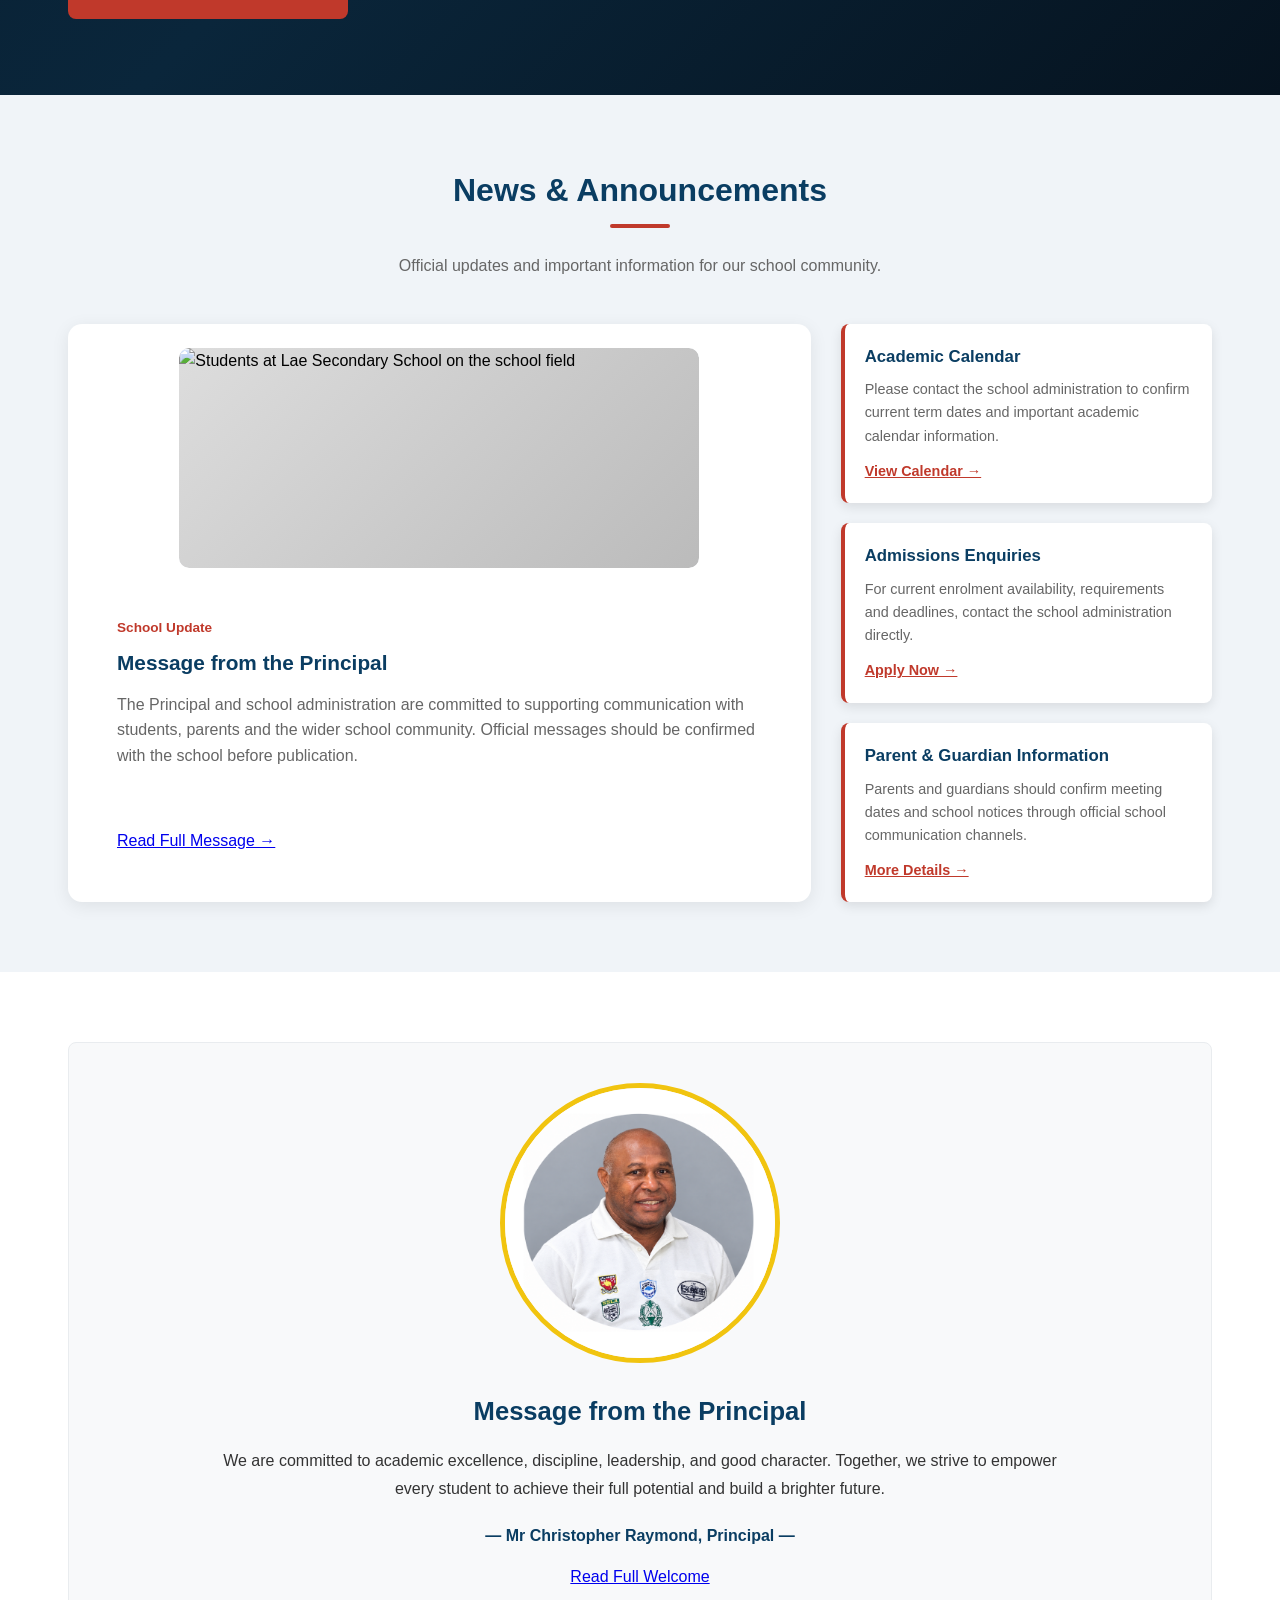
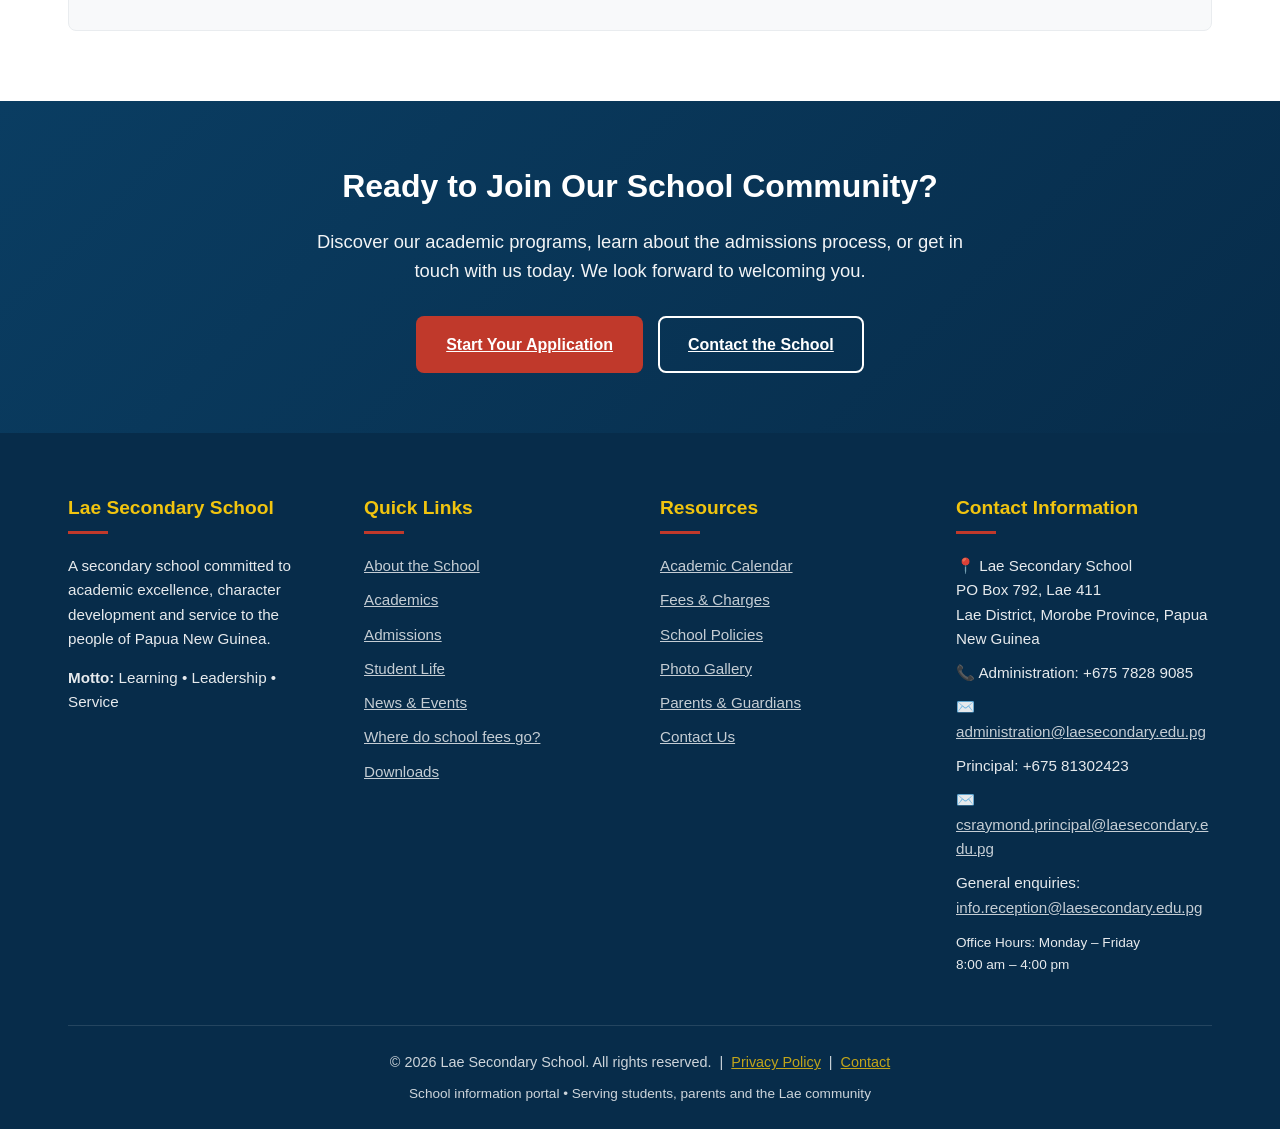
==== commit f3ba53f5: "Update index.html" ====
--- a/index.html
+++ b/index.html
@@ -14,7 +14,7 @@
     <title>Lae Secondary School | Learning • Leadership • Service</title>
     
     <!-- Favicon placeholder -->
-    <link rel="icon" href="images/school-logo.png" type="image/x-icon">
+    <link rel="icon" href="school-logo.png" type="image/x-icon">
     
     <style>
         /* ===== CSS RESET & BASE ===== */
@@ -245,7 +245,7 @@
         /* ===== HERO SECTION ===== */
         .hero {
             background: linear-gradient(rgba(10, 61, 98, 0.25), rgba(7, 44, 74, 0.9)), 
-                        url('images/home-hero.png') center/cover no-repeat;
+                        url('home-hero.png') center/cover no-repeat;
             color: var(--white);
             padding: 100px 0 80px;
             text-align: center;
@@ -1331,7 +1331,7 @@
             <div class="header-main">
                 <div class="logo-area">
                     <div class="logo-placeholder">
-                        <img src="images/school-logo.png"
+                        <img src="school-logo.png"
                              alt="Lae Secondary School Logo"
                              class="school-logo">
                     </div>
@@ -1693,7 +1693,7 @@
         <div class="container">
             <div class="principal-content">
                 <div class="principal-placeholder">
-                    <img src="images/mr-raymond-christopher.png"
+                    <img src="mr-raymond-christopher.png"
                          alt="Mr Christopher Raymond, Principal of Lae Secondary School"
                          class="school-principal">
                 </div>
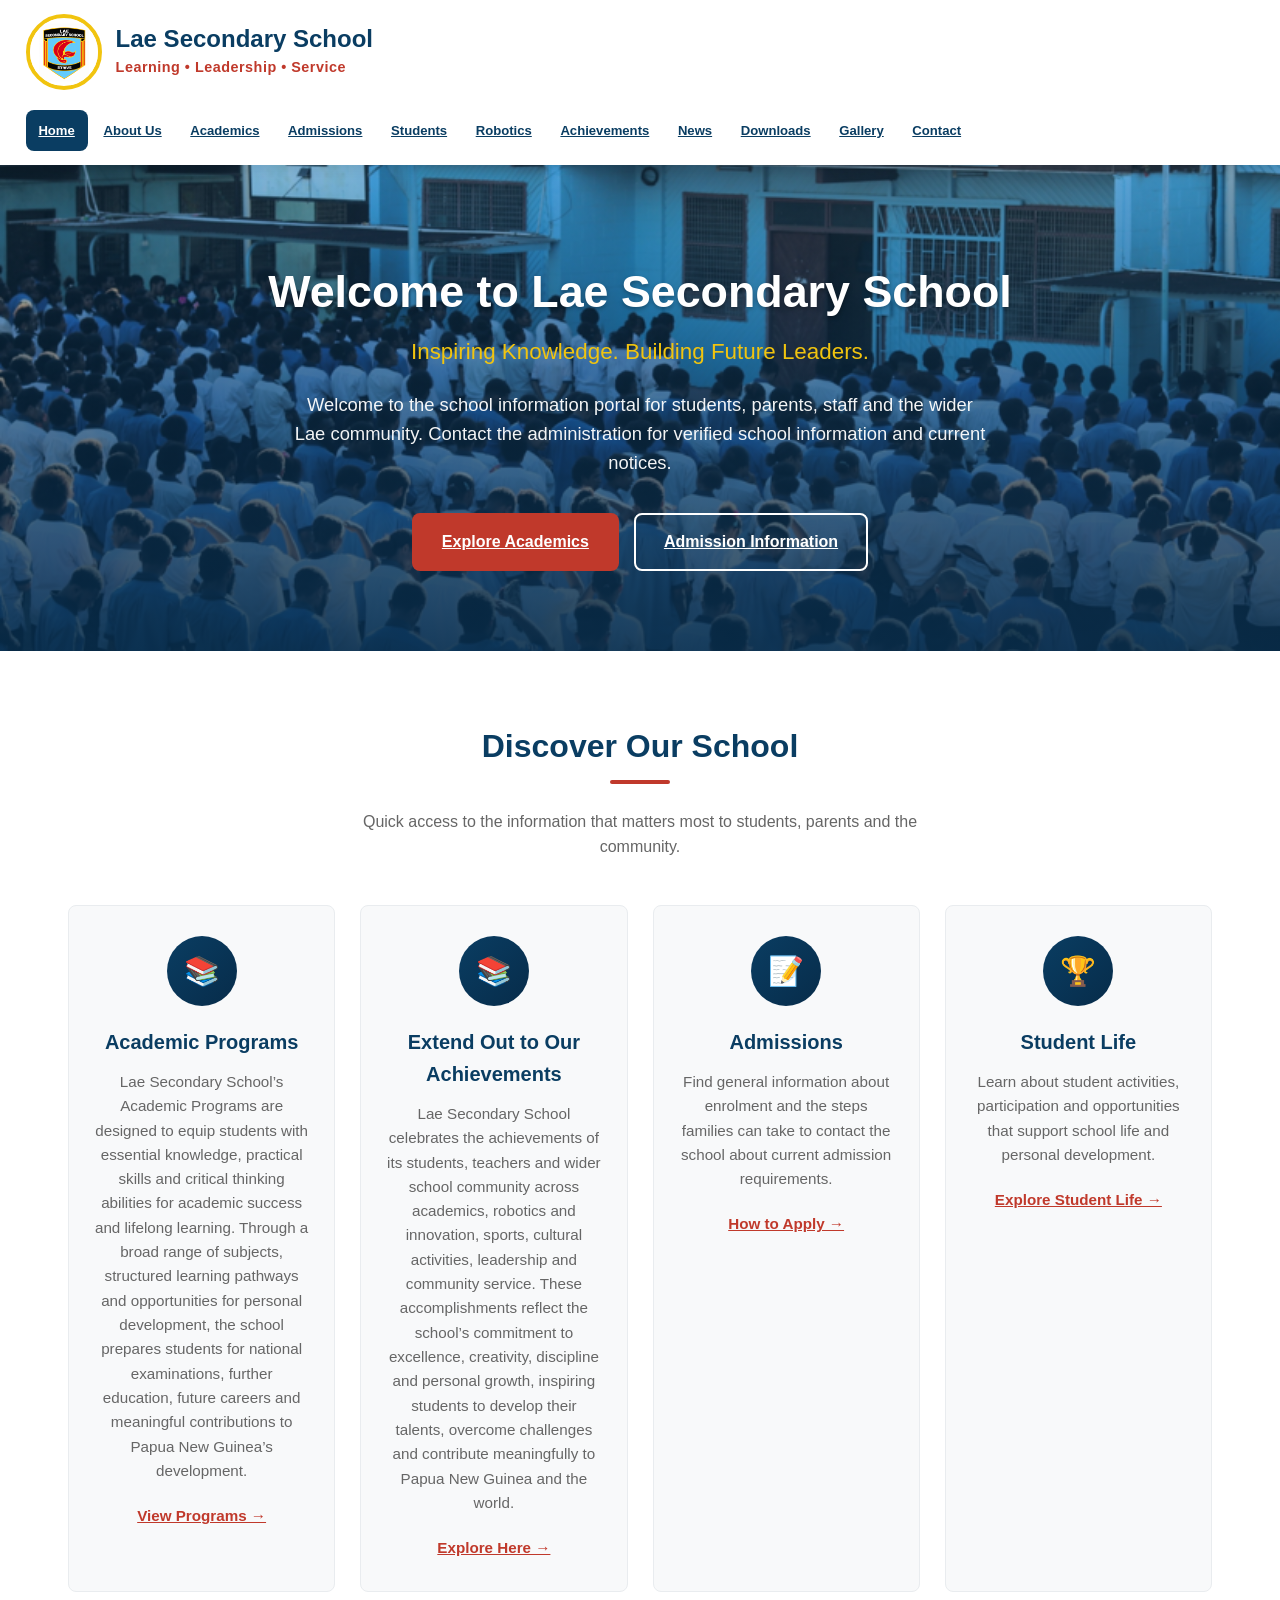
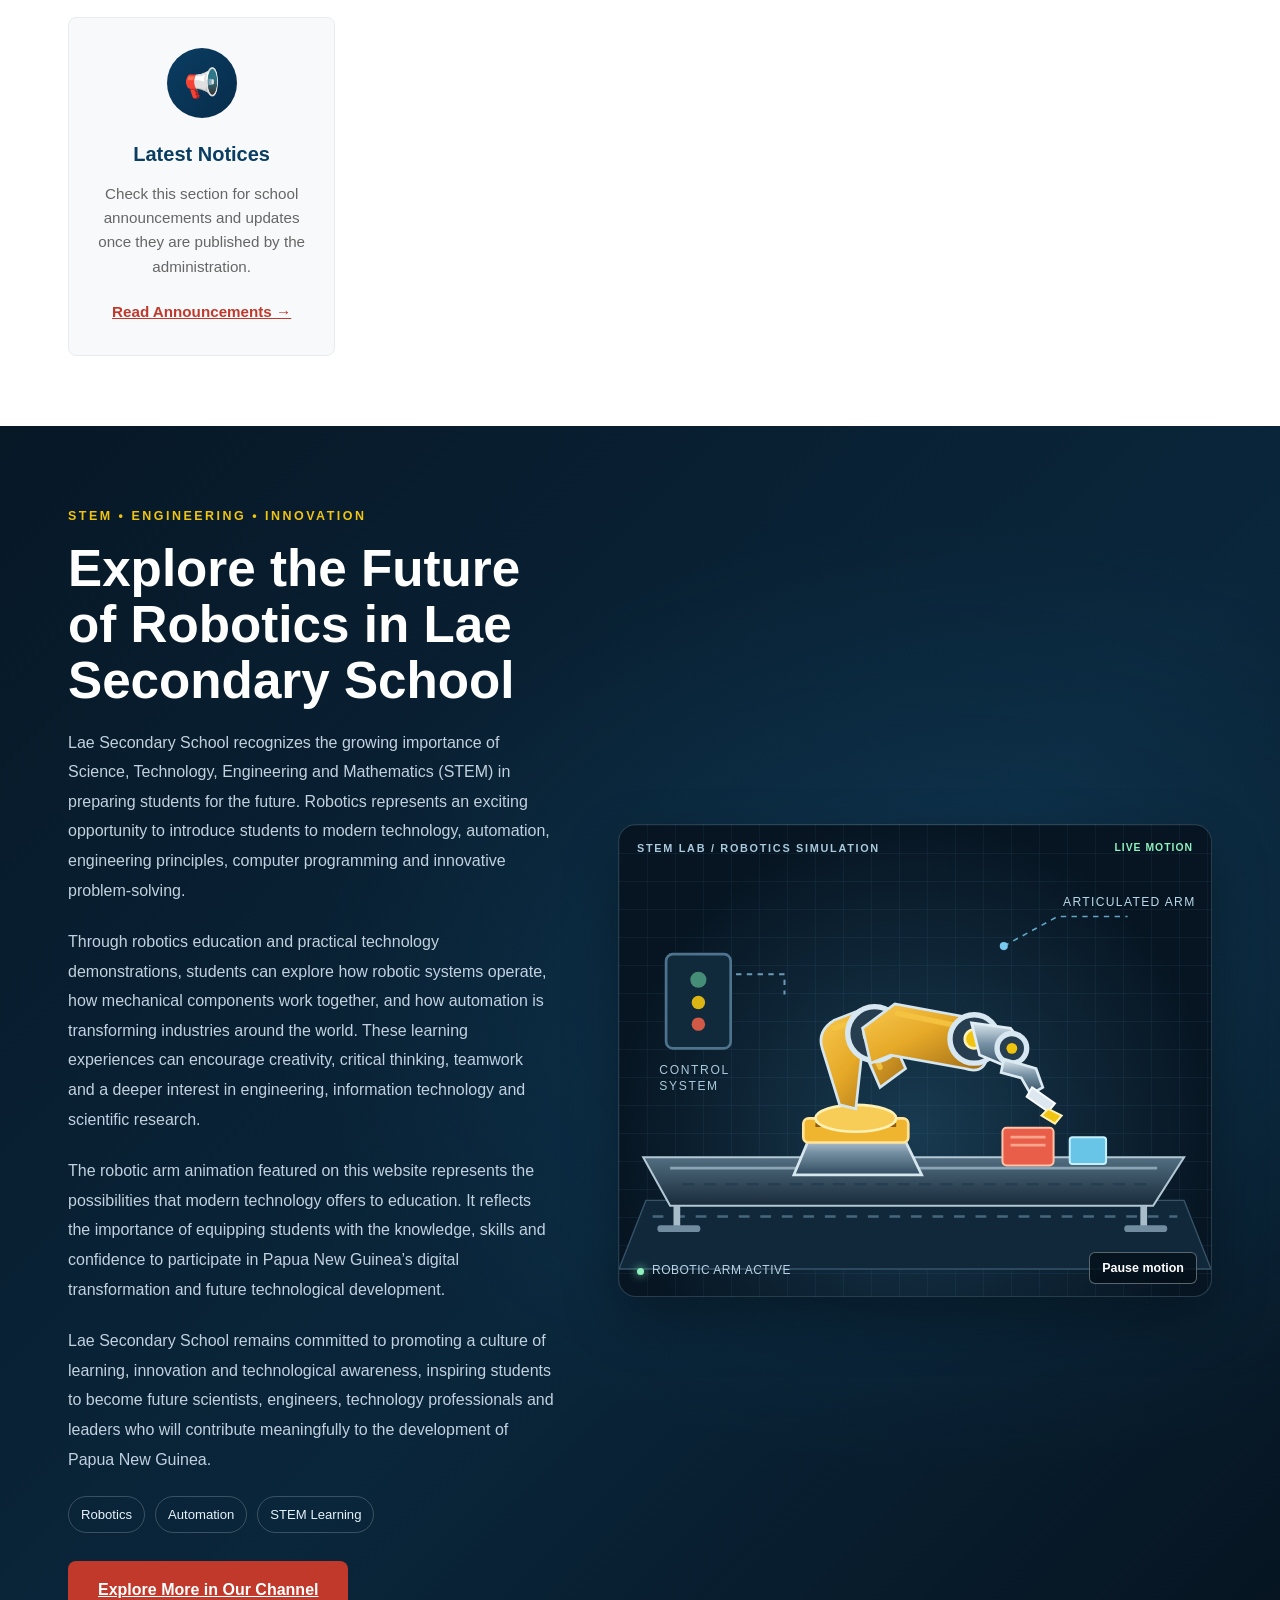
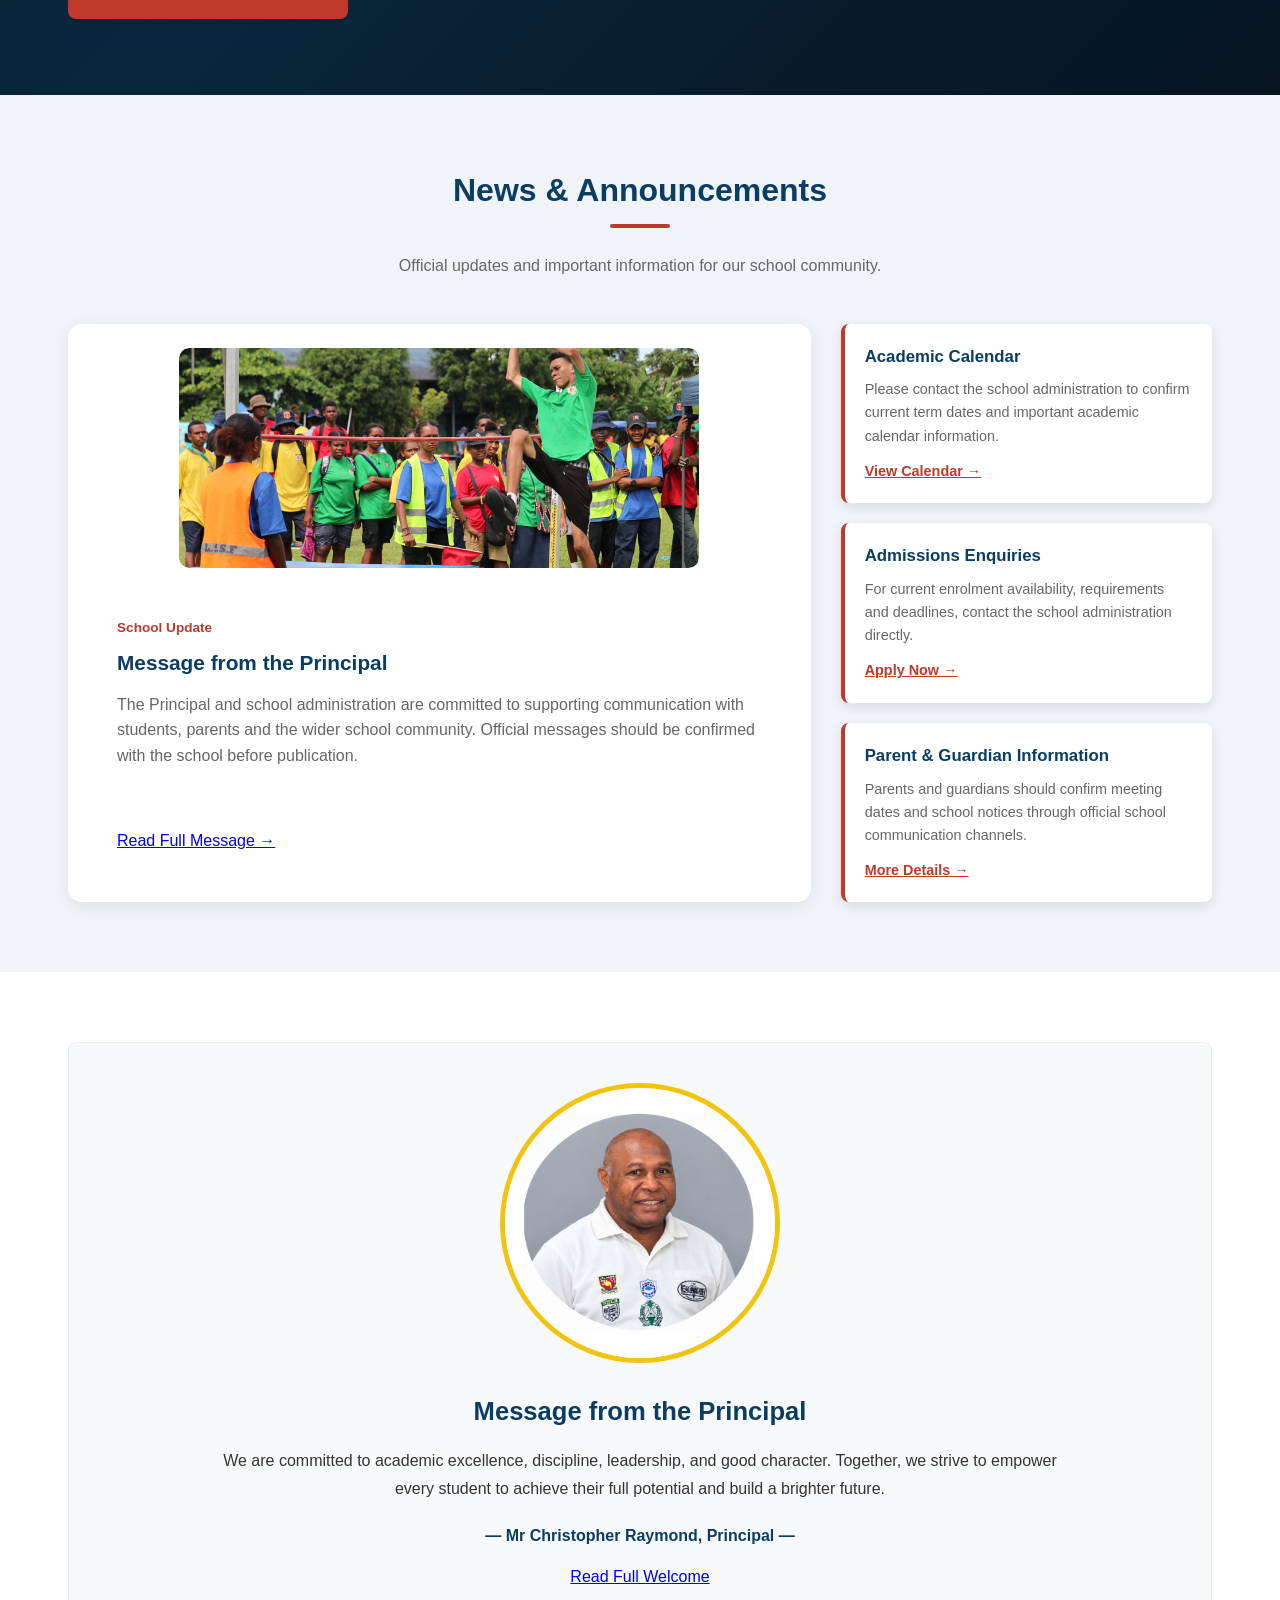
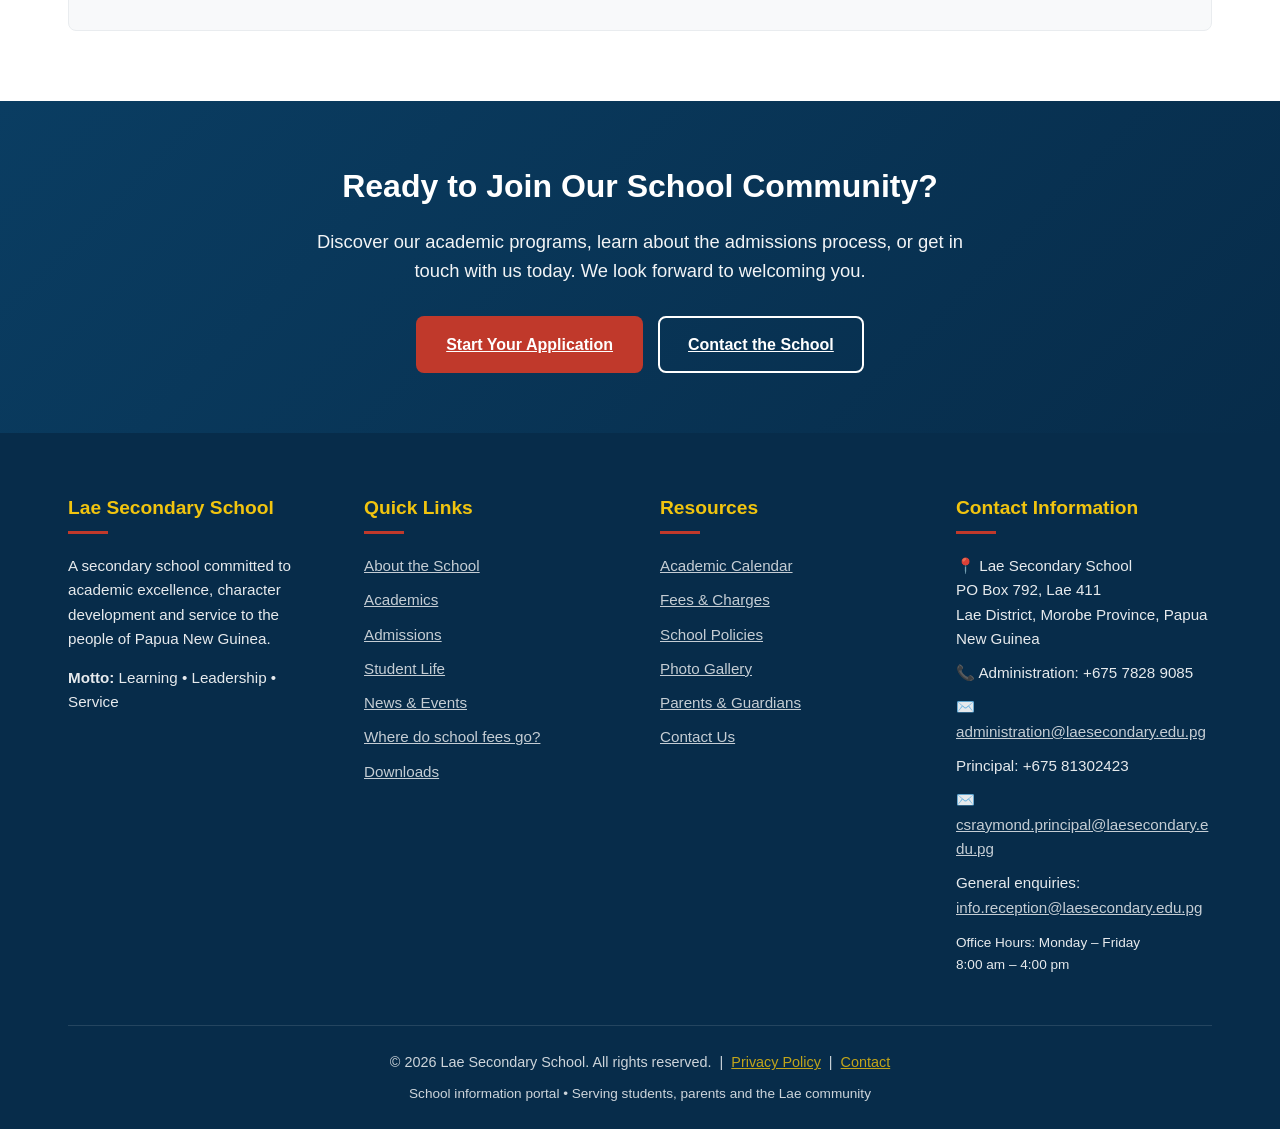
==== commit 65ce6486: "Update index.html" ====
--- a/index.html
+++ b/index.html
@@ -1622,7 +1622,7 @@
                 <!-- CENTERED RECTANGULAR STUDENT IMAGE -->
                 <div class="student-image-container">
                     <img
-                        src="images/students-sports.png"
+                        src="students-sports.png"
                         alt="Students at Lae Secondary School on the school field"
                         class="student-field-image"
                     >
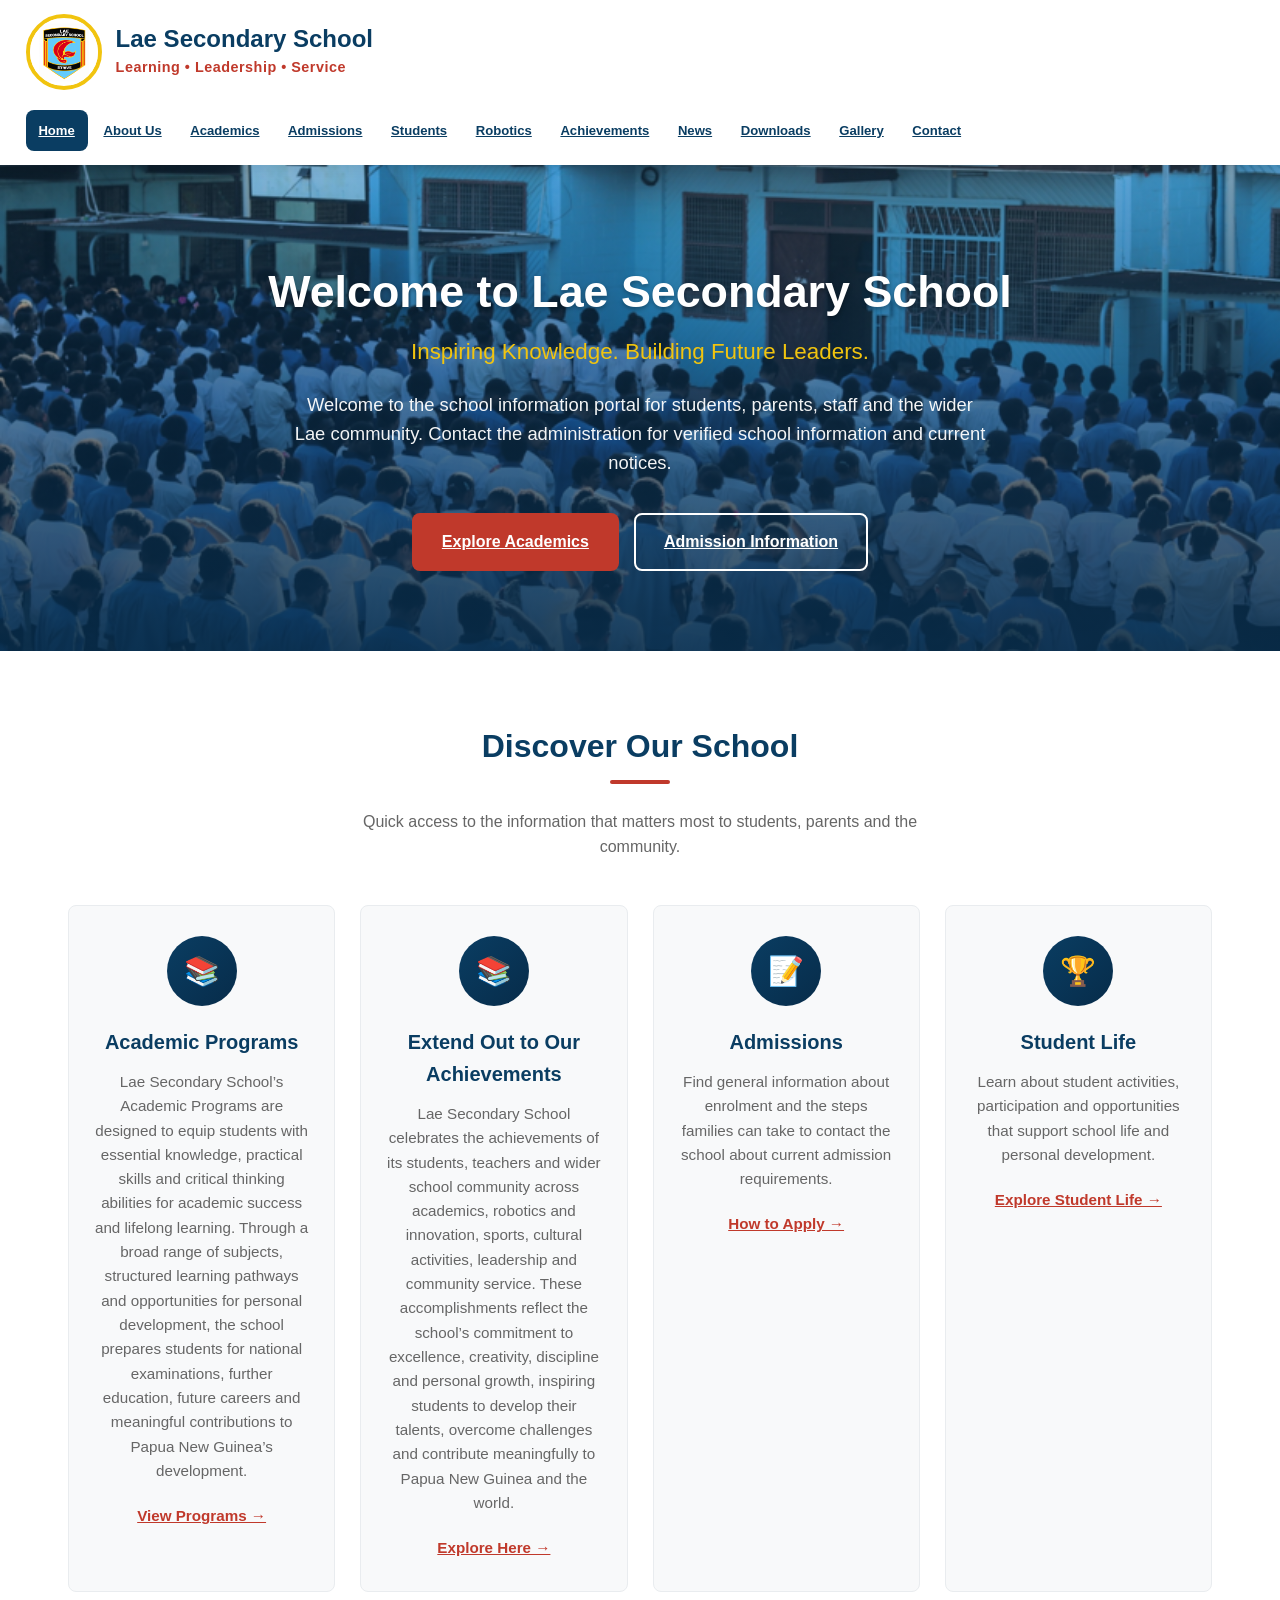
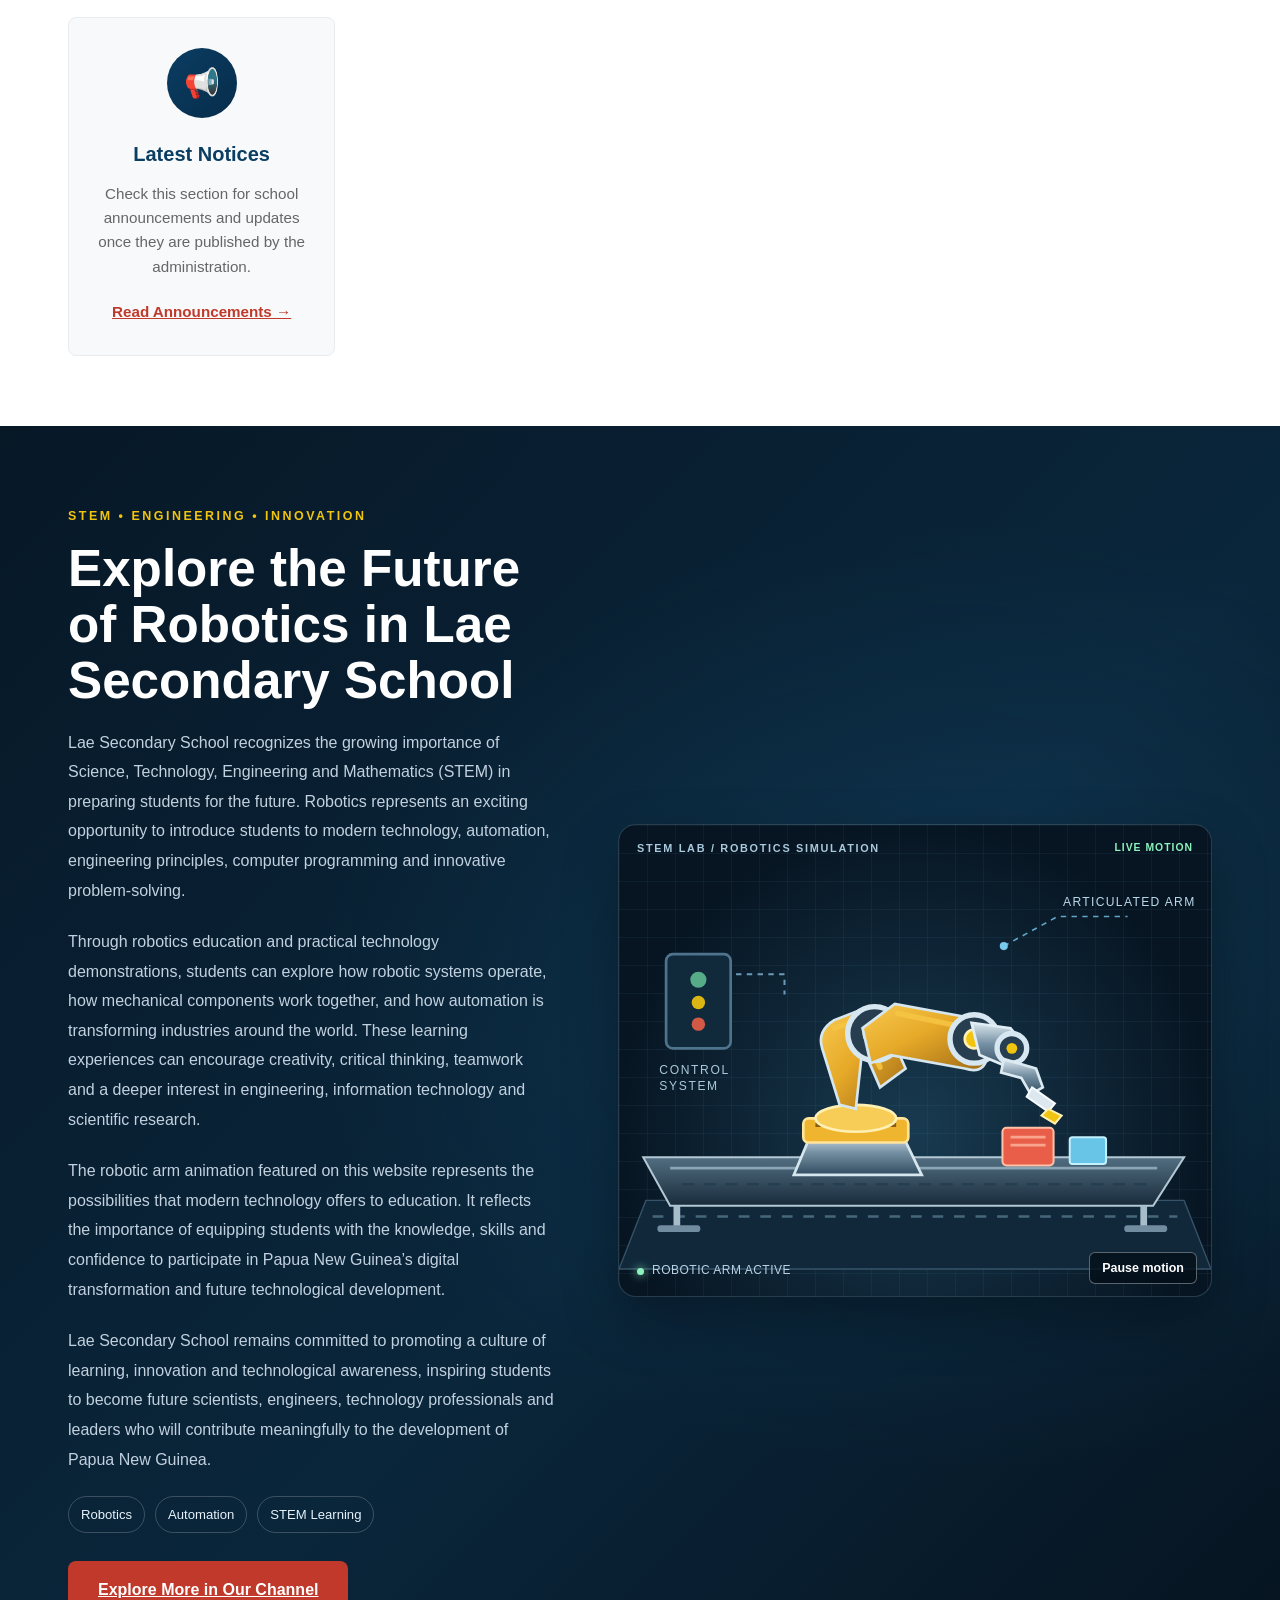
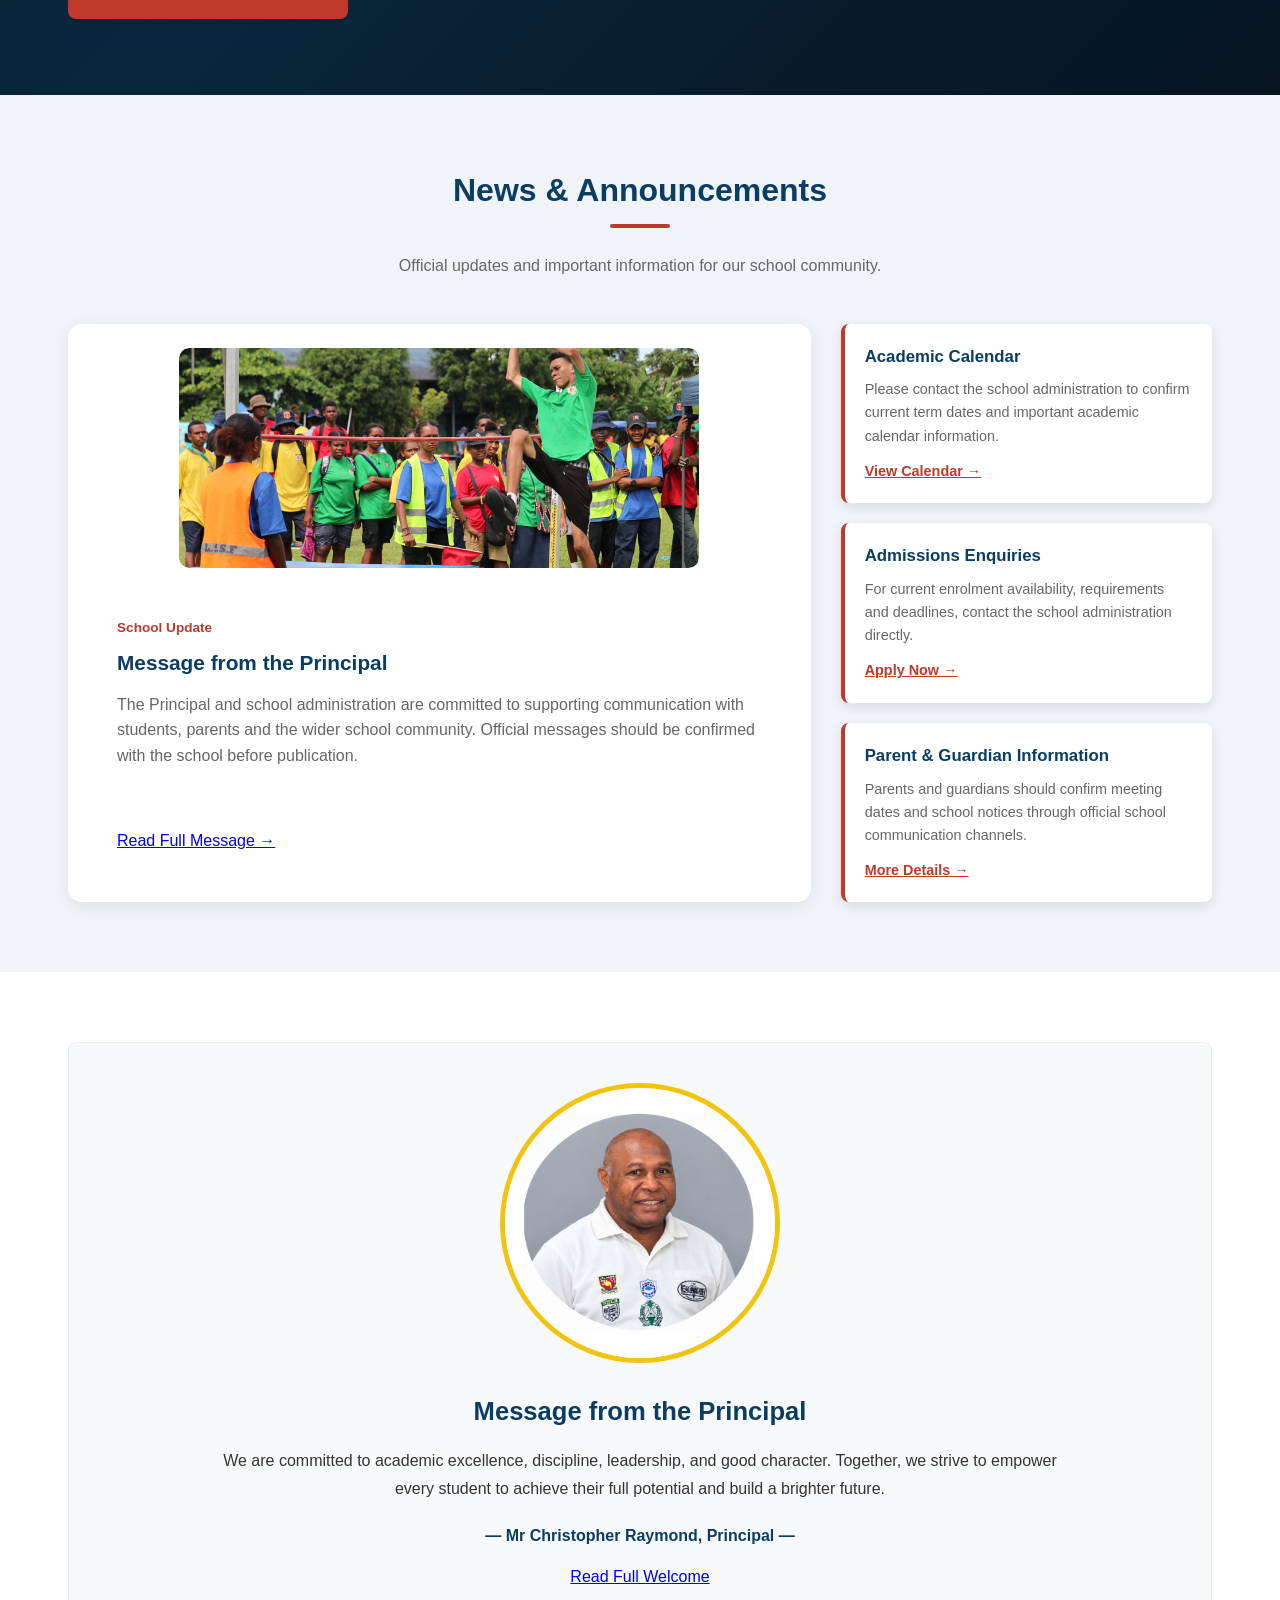
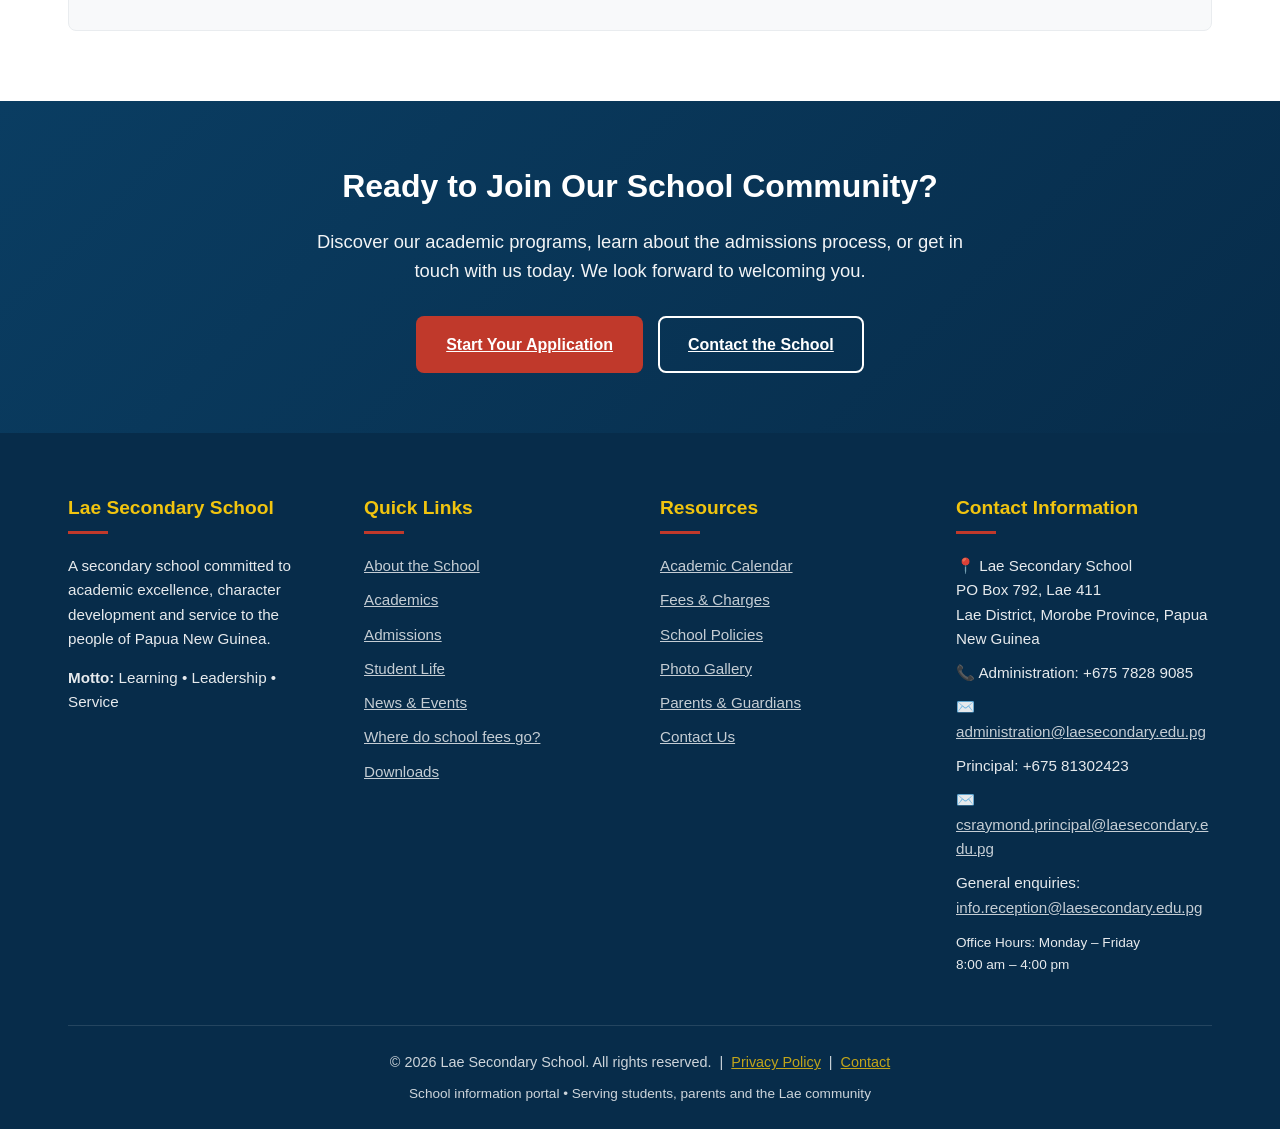
==== commit df7953d2: "Add files via upload" ====
--- a/index.html
+++ b/index.html
@@ -1836,5 +1836,103 @@
             }
         });
     </script>
+
+    <!-- Lae Secondary School CMS: public, published homepage content only -->
+    <script type="module">
+      import { createClient } from 'https://esm.sh/@supabase/supabase-js@2';
+
+      const SUPABASE_URL = 'https://dhslaxdmsmbcmgkzyzfl.supabase.co';
+      const SUPABASE_PUBLISHABLE_KEY = 'sb_publishable_ANnaUkXg5zOrbC3g8zuhsg_3bZEd3Ou';
+      const supabase = createClient(SUPABASE_URL, SUPABASE_PUBLISHABLE_KEY);
+
+      // Only text content is inserted. HTML from the database is never executed.
+      const setText = (element, value) => {
+        if (element && typeof value === 'string') element.textContent = value;
+      };
+      const setLink = (element, label, href) => {
+        if (!element) return;
+        if (typeof label === 'string') element.textContent = label;
+        if (typeof href === 'string' && href.trim() && !/^\s*javascript:/i.test(href)) element.setAttribute('href', href);
+      };
+      const setImage = (element, value, alt) => {
+        if (!element || typeof value !== 'string' || !value.trim()) return;
+        try {
+          const url = new URL(value, window.location.href);
+          if (url.protocol === 'https:' || url.origin === window.location.origin) {
+            element.src = url.href;
+            if (typeof alt === 'string') element.alt = alt;
+          }
+        } catch (_) { /* Ignore invalid image URLs; keep the original image. */ }
+      };
+
+      function applyHomepageContent(key, content) {
+        if (!content || typeof content !== 'object' || Array.isArray(content)) return;
+        switch (key) {
+          case 'home_hero': {
+            const section = document.querySelector('.hero');
+            if (!section) break;
+            setText(section.querySelector('h2'), content.heading);
+            setText(section.querySelector('.tagline'), content.tagline);
+            setText(section.querySelector('.hero-content > p'), content.text);
+            const buttons = section.querySelectorAll('.hero-buttons a');
+            setLink(buttons[0], content.primary_button_label, content.primary_button_url);
+            setLink(buttons[1], content.secondary_button_label, content.secondary_button_url);
+            break;
+          }
+          case 'home_principal_message': {
+            const section = document.querySelector('.principal-teaser');
+            if (!section) break;
+            setText(section.querySelector('.principal-text h2'), content.heading);
+            setText(section.querySelector('.principal-text p'), content.message);
+            setText(section.querySelector('.principal-text .signature'), content.signature);
+            setLink(section.querySelector('.principal-text a'), content.link_label, content.link_url);
+            setImage(section.querySelector('.principal-placeholder img'), content.image_url, content.image_alt);
+            break;
+          }
+          case 'home_cta': {
+            const section = document.querySelector('.cta');
+            if (!section) break;
+            setText(section.querySelector('h2'), content.heading);
+            setText(section.querySelector('p'), content.text);
+            const buttons = section.querySelectorAll('.hero-buttons a');
+            setLink(buttons[0], content.primary_button_label, content.primary_button_url);
+            setLink(buttons[1], content.secondary_button_label, content.secondary_button_url);
+            break;
+          }
+          case 'home_robotics': {
+            const section = document.querySelector('.robotics-section');
+            if (!section) break;
+            setText(section.querySelector('.robotics-copy .eyebrow'), content.eyebrow);
+            setText(section.querySelector('.robotics-copy h2'), content.heading);
+            const paragraphs = section.querySelectorAll('.robotics-copy > p');
+            if (Array.isArray(content.paragraphs)) {
+              content.paragraphs.slice(0, paragraphs.length).forEach((text, i) => setText(paragraphs[i], text));
+            }
+            setLink(section.querySelector('.robotics-copy > a'), content.link_label, content.link_url);
+            break;
+          }
+          default:
+            // Unknown keys, including cms_connection_test, are safely ignored.
+            break;
+        }
+      }
+
+      async function loadPublishedHomepageContent() {
+        try {
+          const { data, error } = await supabase
+            .from('site_content')
+            .select('section_key, content')
+            .eq('page_slug', 'index.html')
+            .eq('is_published', true);
+          if (error) throw error;
+          (data || []).forEach(row => applyHomepageContent(row.section_key, row.content));
+        } catch (error) {
+          // The existing static homepage remains visible if CMS content cannot load.
+          console.error('Homepage CMS content could not be loaded:', error.message || error);
+        }
+      }
+      loadPublishedHomepageContent();
+    </script>
+
 </body>
 </html>
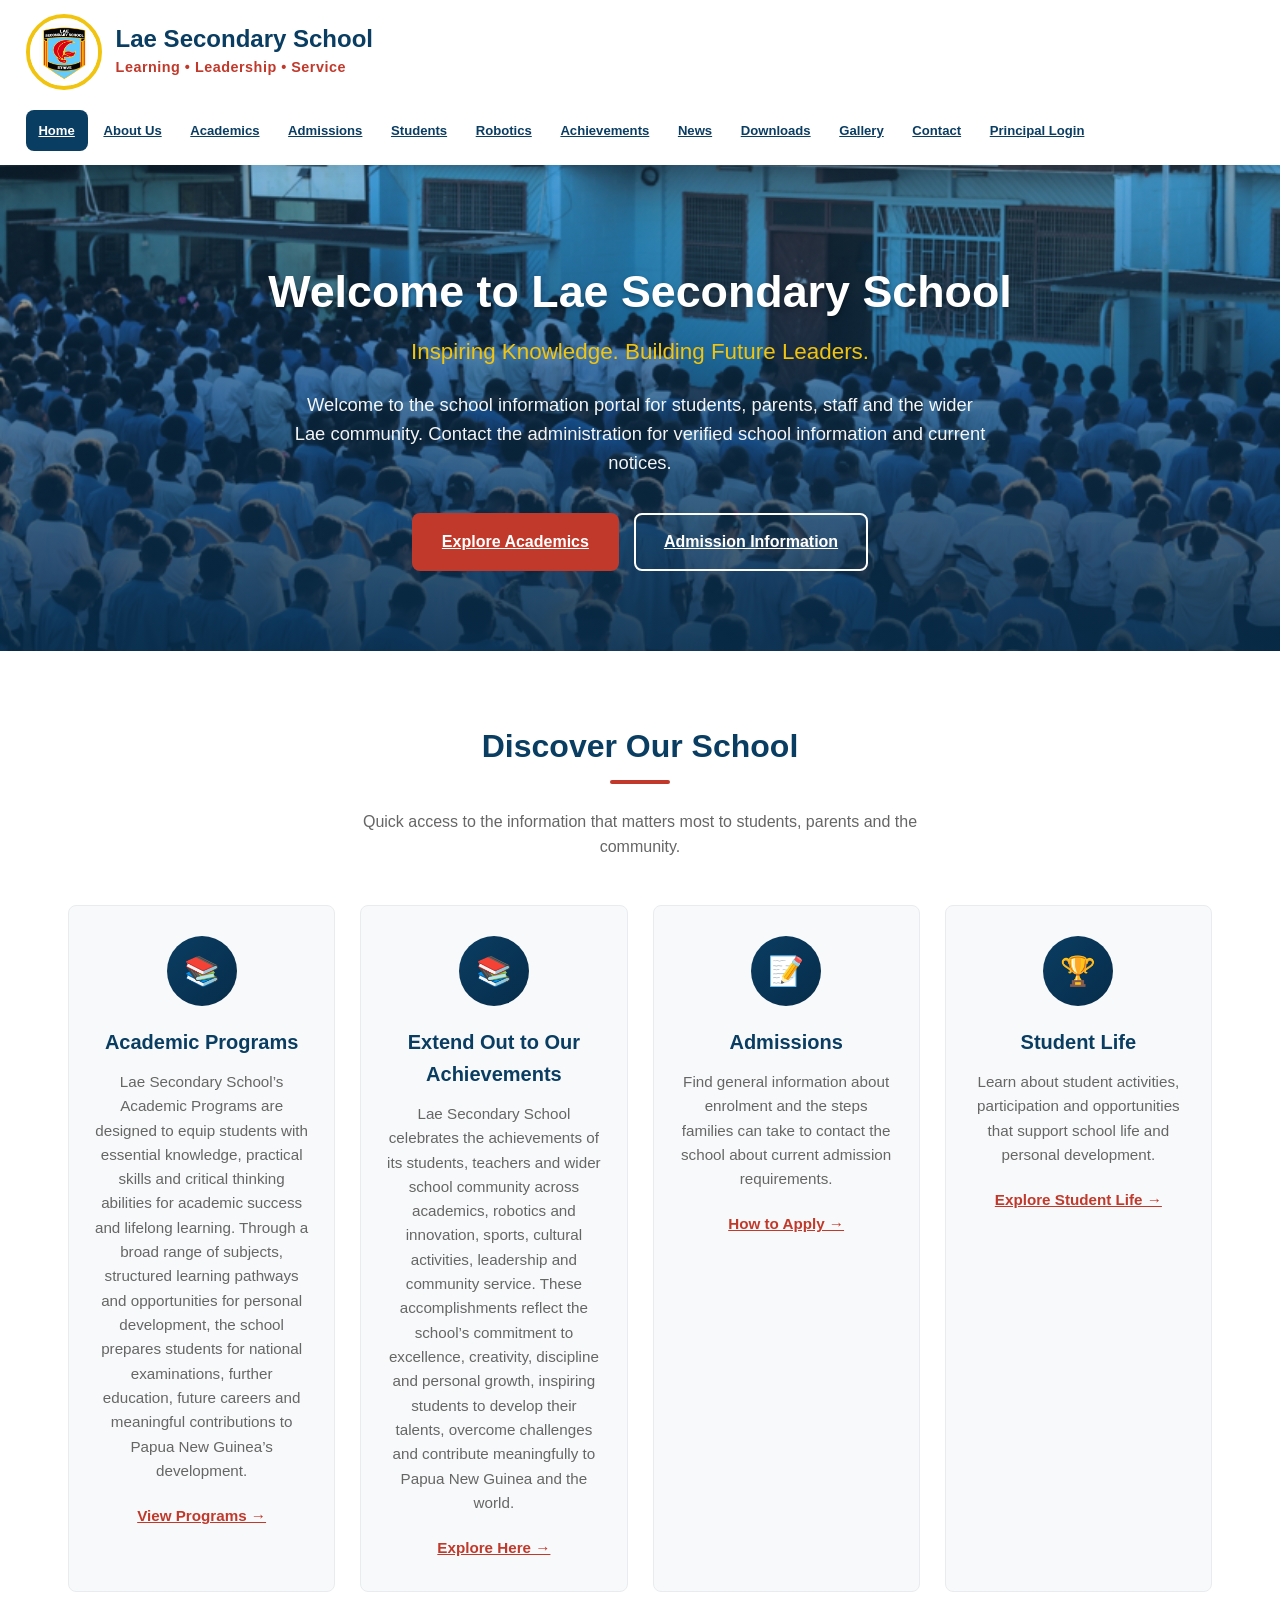
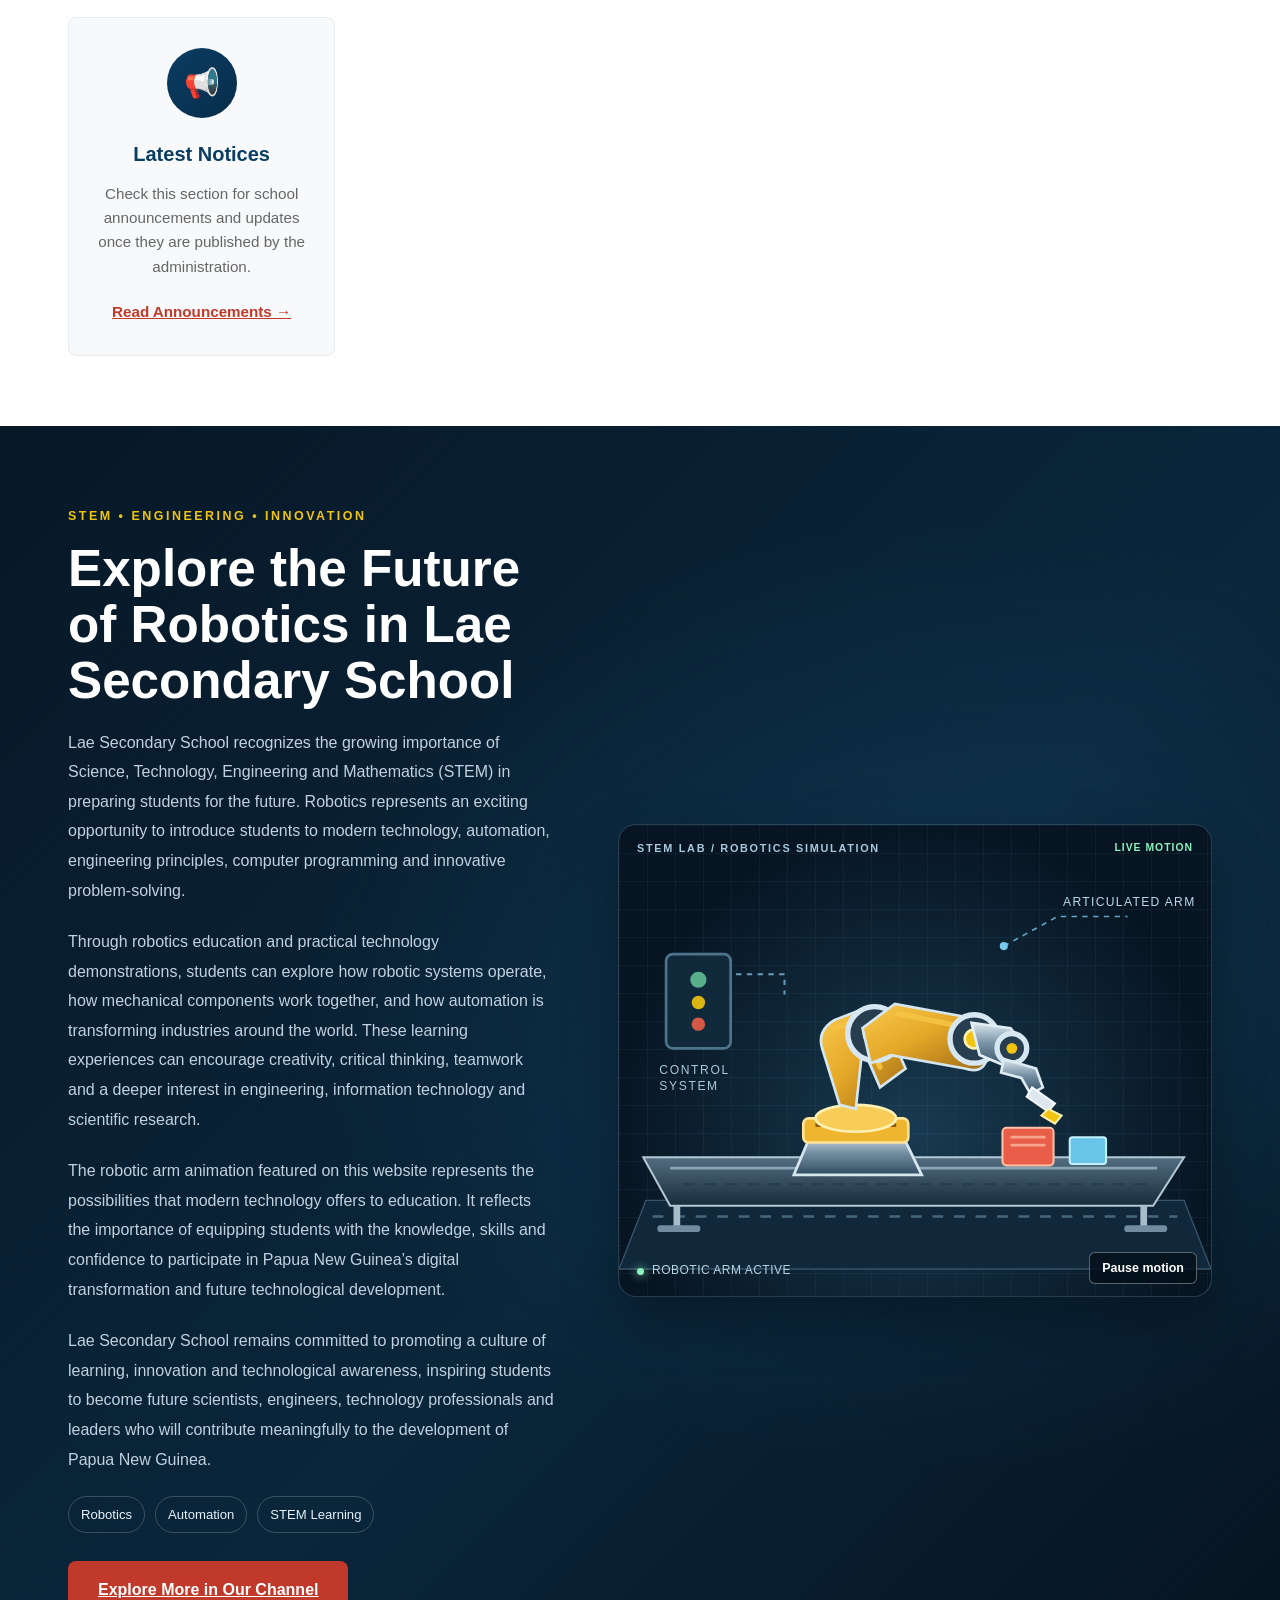
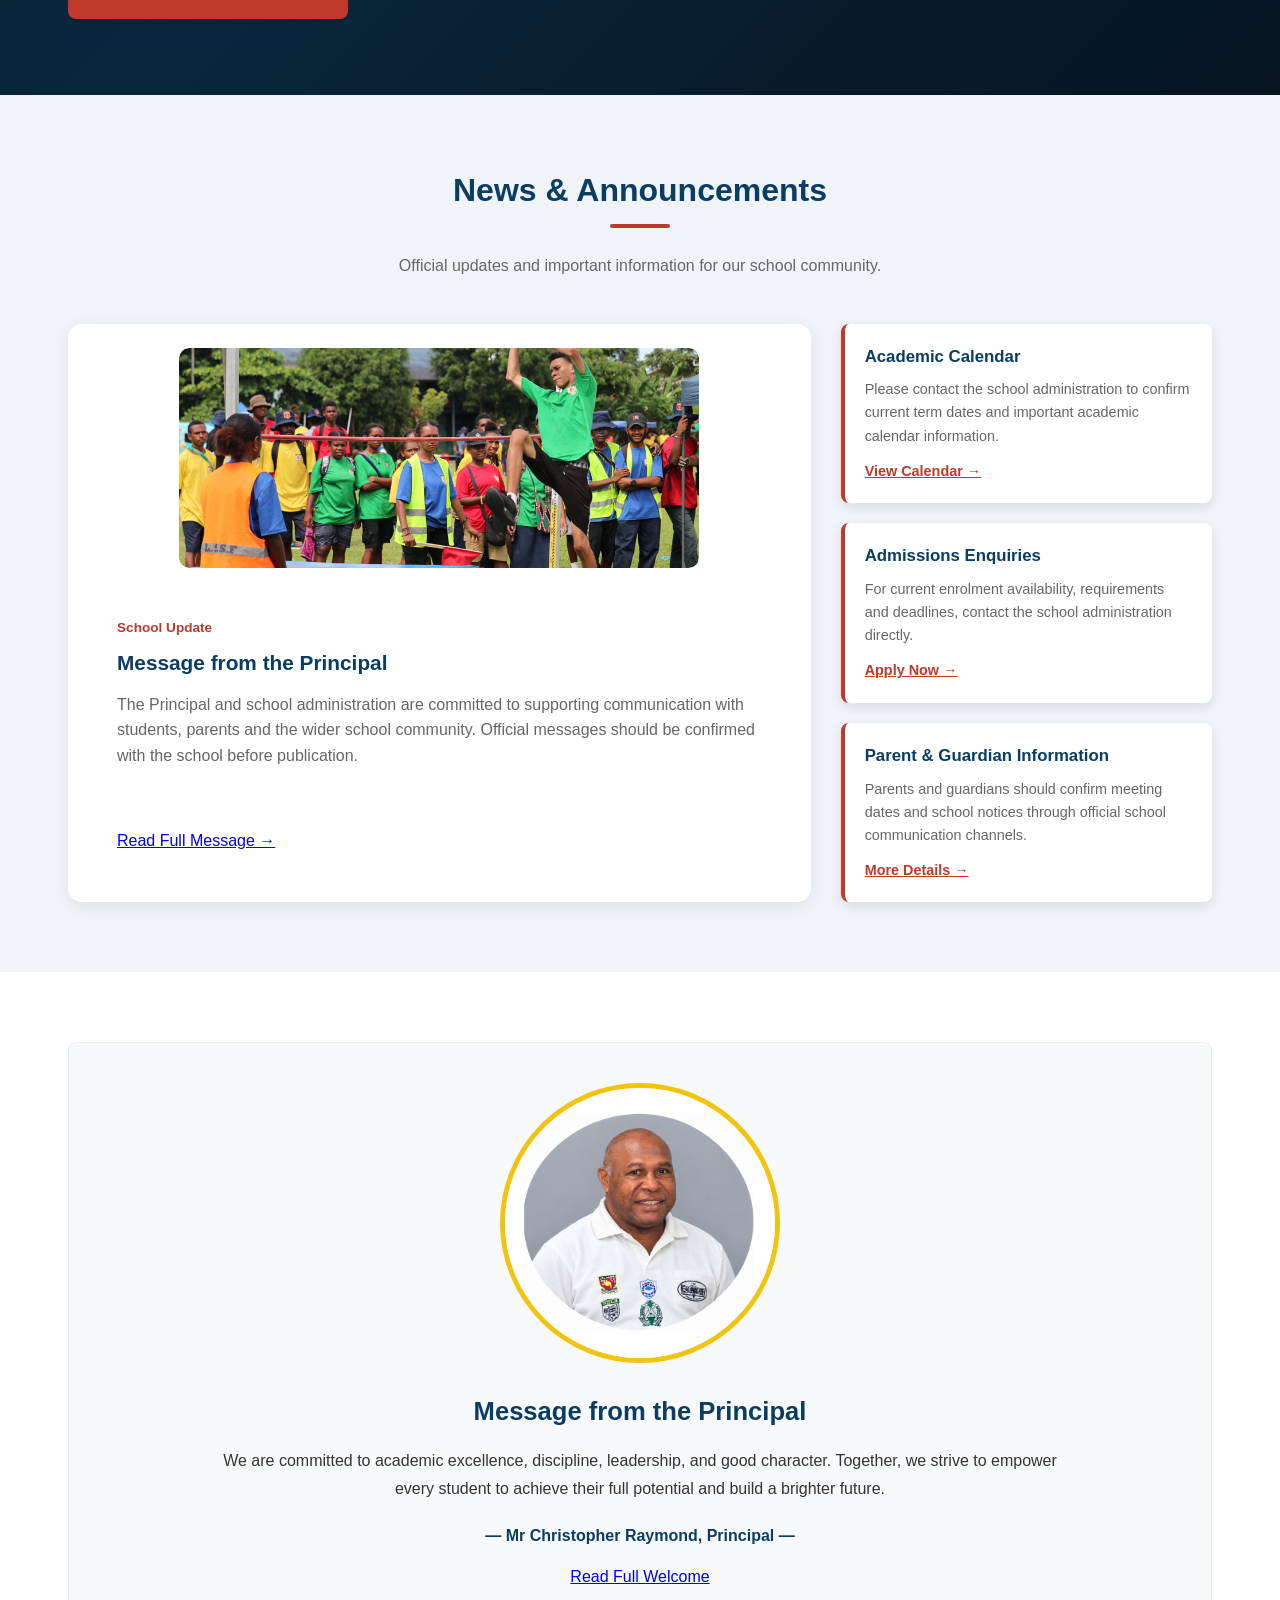
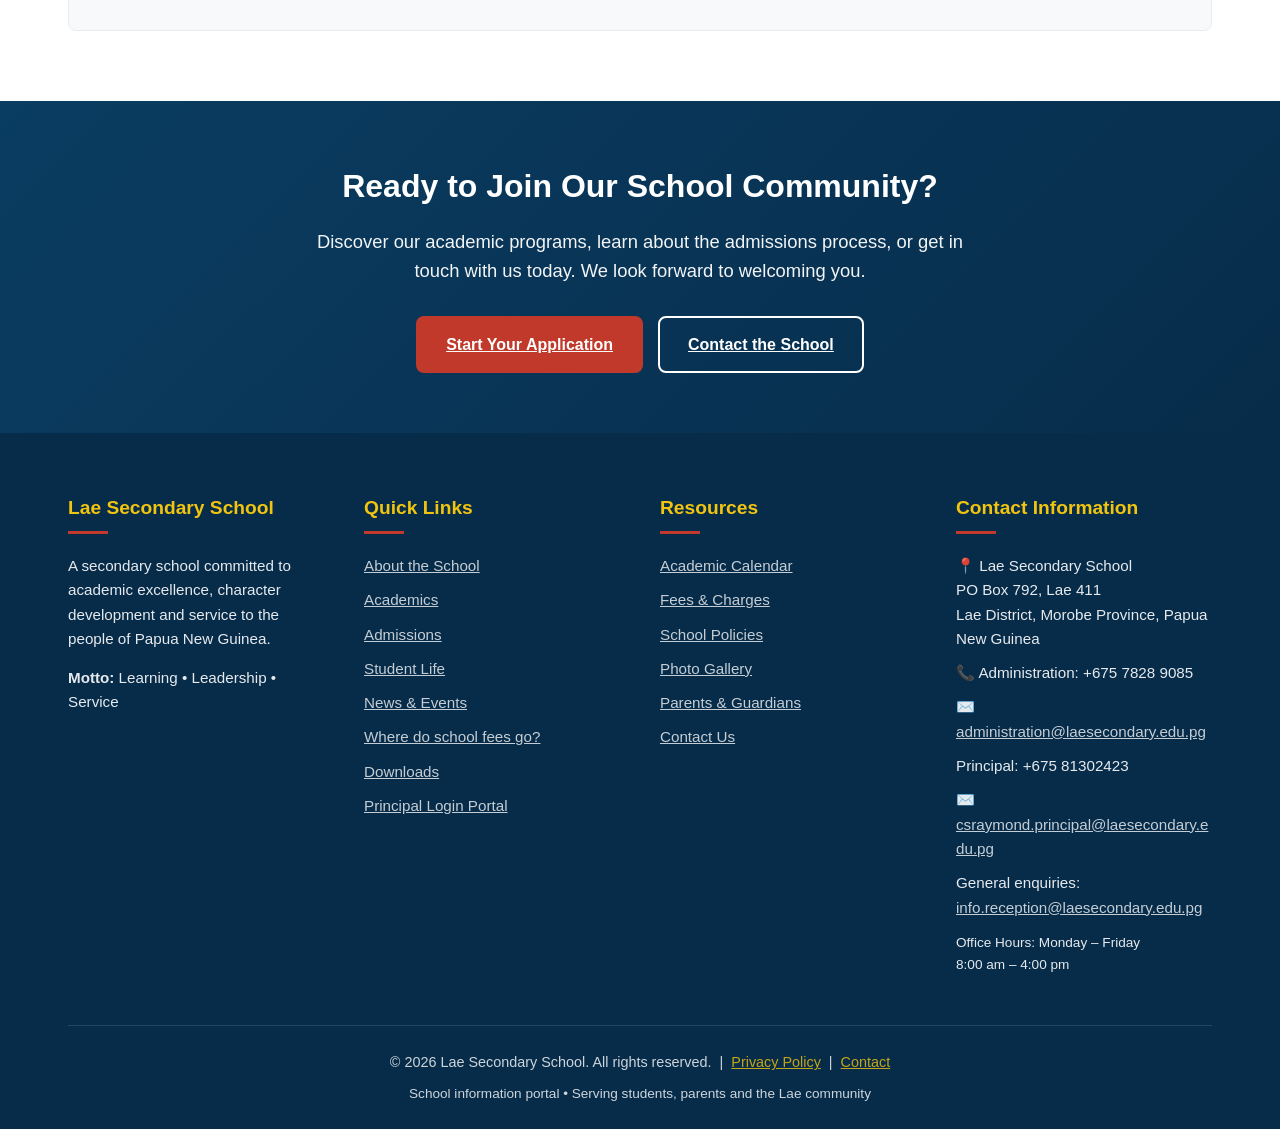
==== commit 6c13a950: "Add files via upload" ====
--- a/index.html
+++ b/index.html
@@ -1388,6 +1388,7 @@
                     <li><a href="downloads.html">Downloads</a></li>
                     <li><a href="gallery.html">Gallery</a></li>
                     <li><a href="contact.html">Contact</a></li>
+                    <li><a href="admin/login.html" aria-label="Principal login portal">Principal Login</a></li>
                     </ul>
                 </nav>
             </div>
@@ -1749,6 +1750,7 @@
                         <li><a href="news.html">News & Events</a></li>
                         <li><a href="school-fee-purpose.html">Where do school fees go?</a></li>
                         <li><a href="downloads.html">Downloads</a></li>
+                        <li><a href="admin/login.html">Principal Login Portal</a></li>
                     </ul>
                 </div>
 
